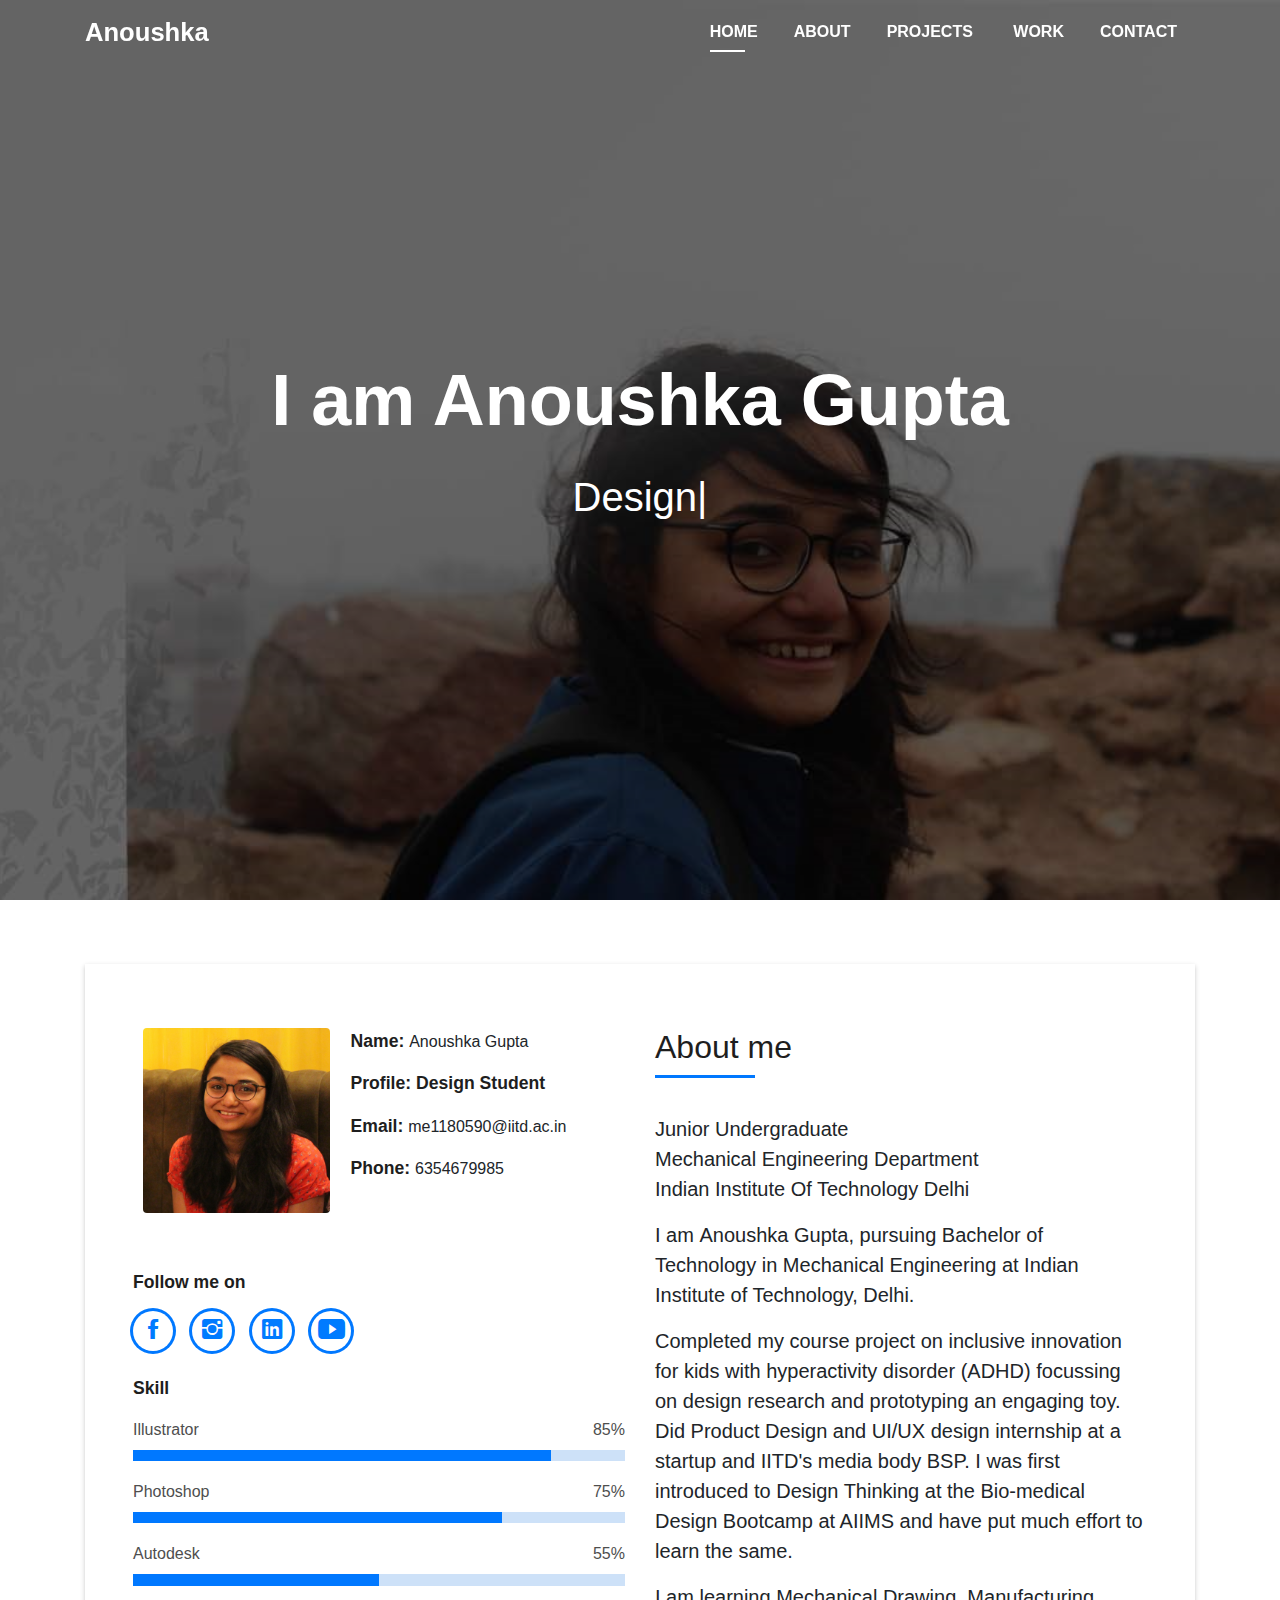
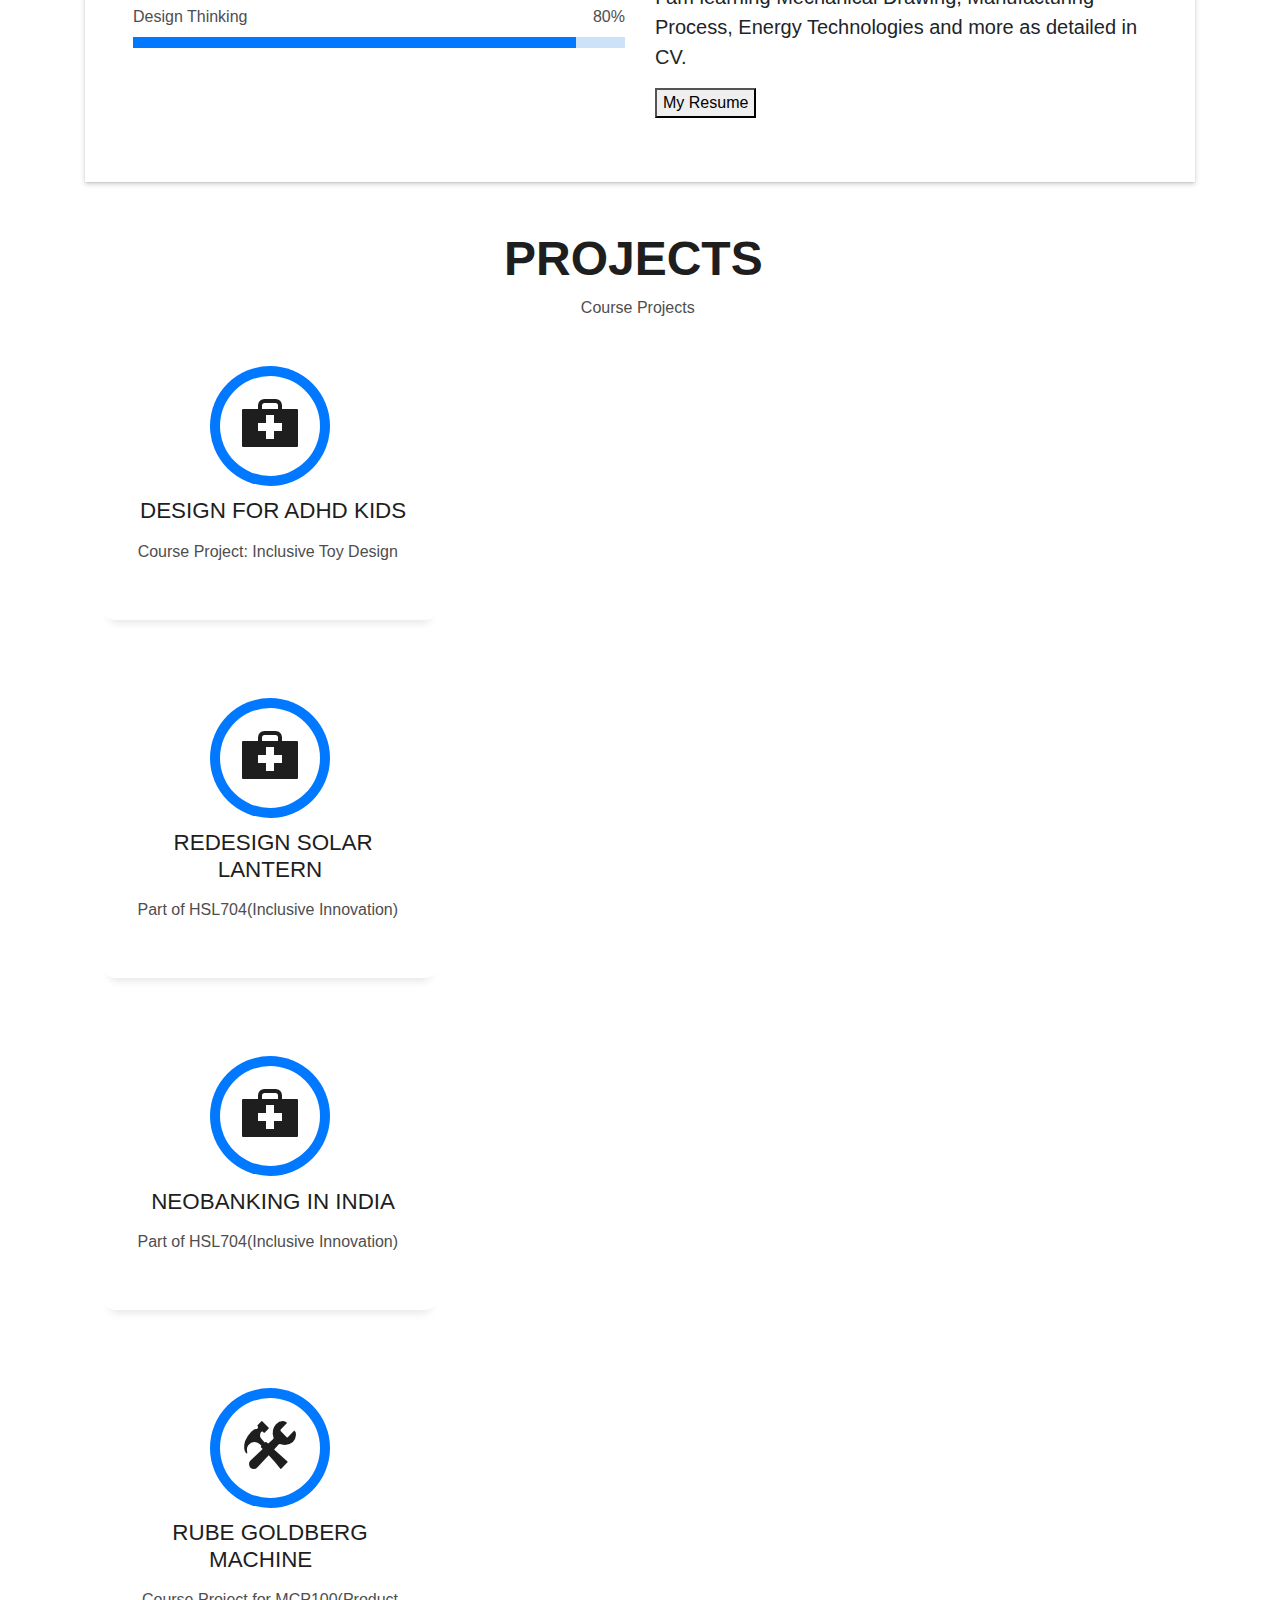
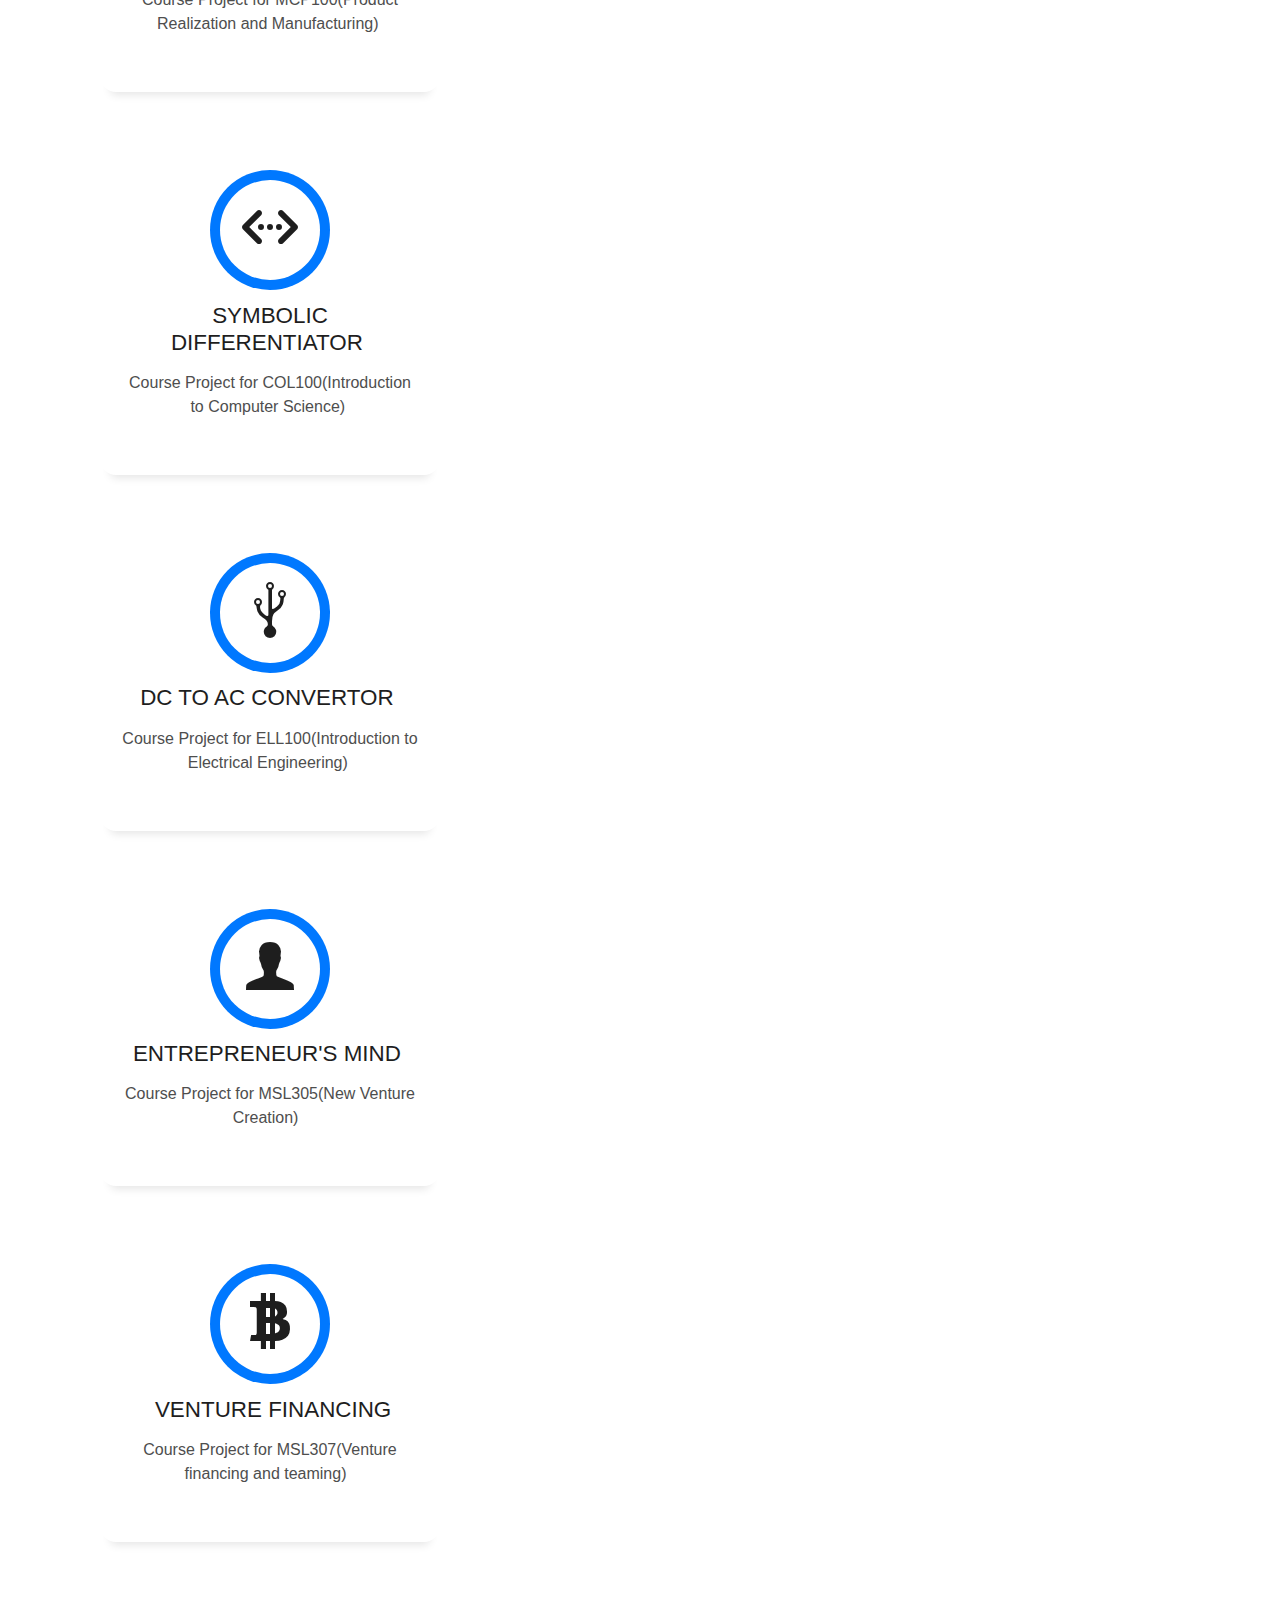
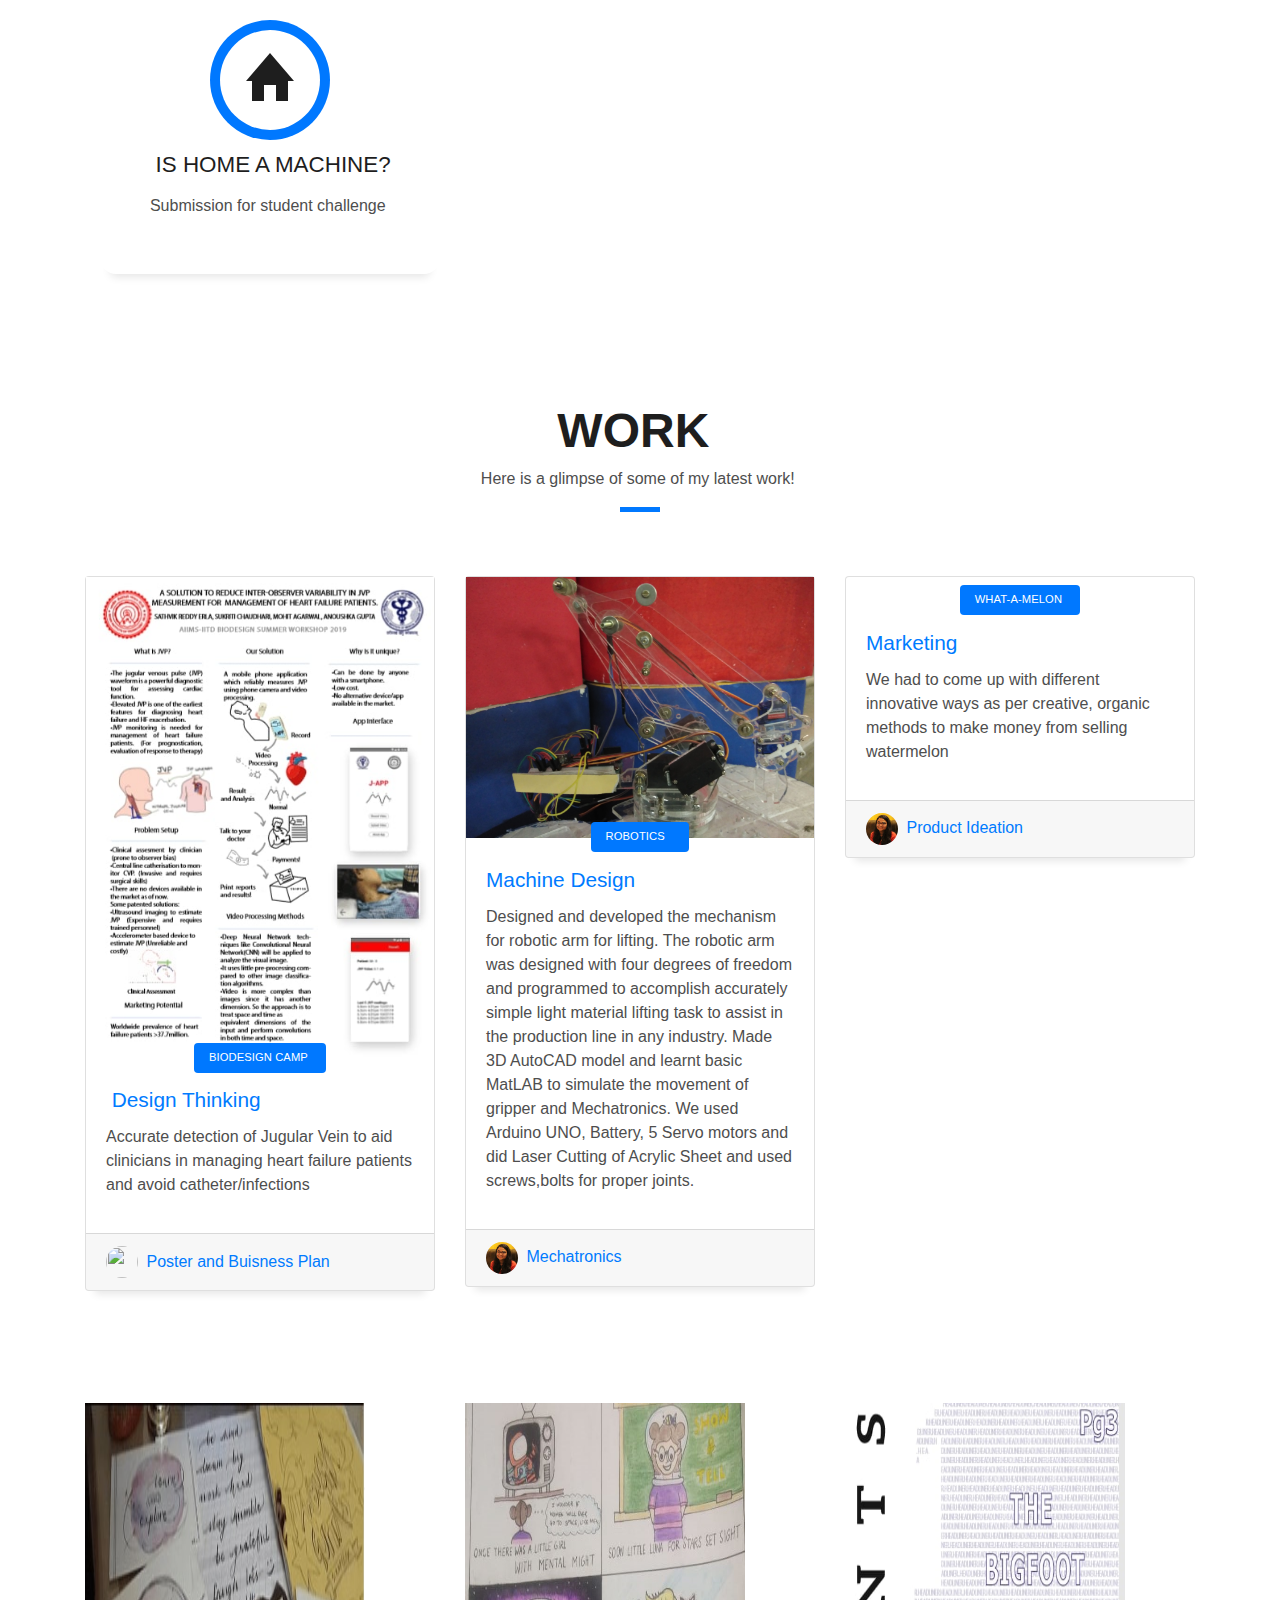
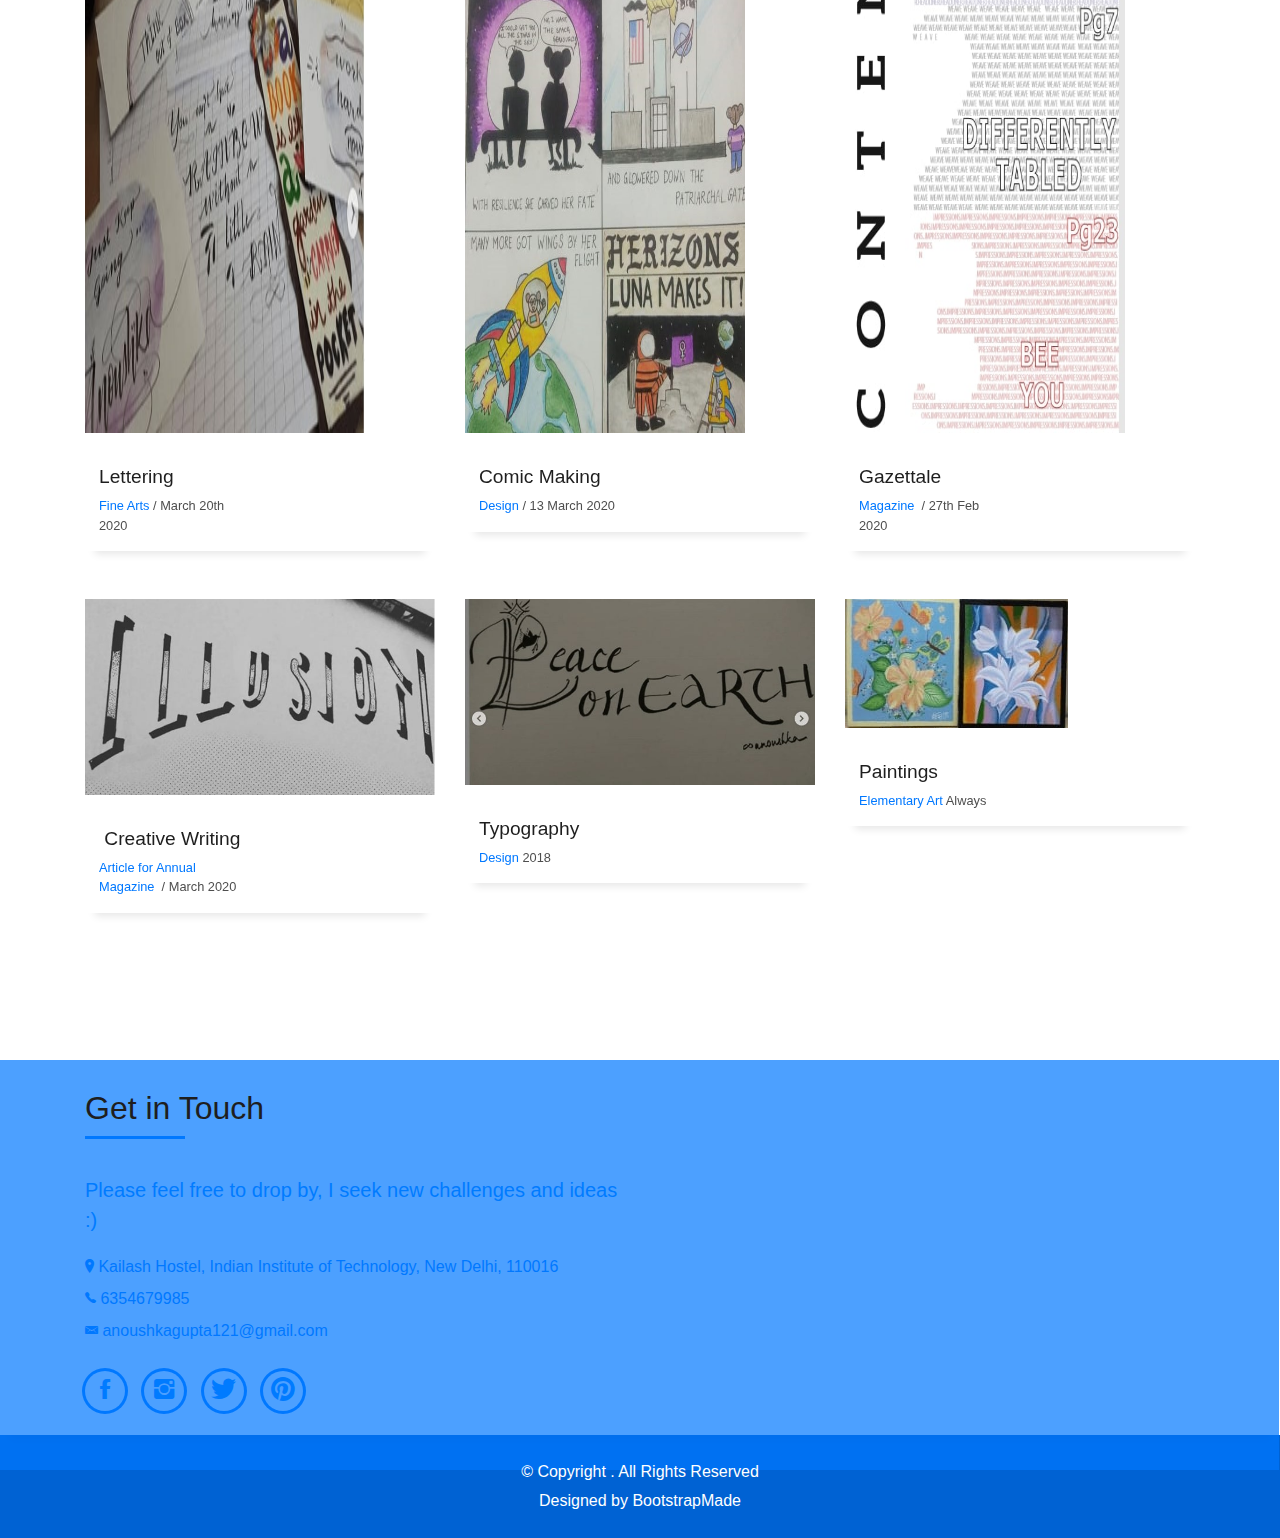
==== index.html @ 63a174e5 "Update index.html" ====
<!DOCTYPE html>
<html lang="en">

<head>
  <meta charset="utf-8">
  <meta content="width=device-width, initial-scale=1.0" name="viewport">

  <title>Anoushka- Index</title>
  <meta content="" name="descriptison">
  <meta content="" name="keywords">

  <!-- Vendor CSS Files -->
  <link href="htdocs/assets/vendor/bootstrap/css/bootstrap.min.css" rel="stylesheet">
  <link href="htdocs/assets/vendor/font-awesome/css/font-awesome.min.css" rel="stylesheet">
  <link href="htdocs/assets/vendor/ionicons/css/ionicons.min.css" rel="stylesheet">
  <link href="htdocs/assets/vendor/owl.carousel/assets/owl.carousel.min.css" rel="stylesheet">
  <link href="htdocs/assets/vendor/animate.css/animate.min.css" rel="stylesheet">
  <link href="htdocs/assets/vendor/venobox/venobox.css" rel="stylesheet">

  <!-- Template Main CSS File -->
  <link href="css/style.css" rel="stylesheet">
  <link href="htdocs/assets/vendor/bootstrap/bootstrap.min.css" rel="stylesheet" type="text/css">
  <style type="text/css">
  @import url("assets/bootstrap.min.css");
  </style>
  <link href="https://cdnjs.cloudflare.com/ajax/libs/animate.css/3.7.2/animate.min.css" rel="stylesheet" type="text/css">

  <!-- =======================================================
  * Template Name: DevFolio - v2.0.0
  * Template URL: https://bootstrapmade.com/devfolio-bootstrap-portfolio-html-template/
  * Author: BootstrapMade.com
  * License: https://bootstrapmade.com/license/
  ======================================================== -->
</head>

<body id="page-top">

  <!-- ======= Header/ Navbar ======= -->
  <nav class="navbar navbar-b navbar-trans navbar-expand-md fixed-top" id="mainNav">
    <div class="container">
      <a class="navbar-brand js-scroll" href="#page-top">Anoushka&nbsp;</a>
      <button class="navbar-toggler collapsed" type="button" data-toggle="collapse" data-target="#navbarDefault" aria-controls="navbarDefault" aria-expanded="false" aria-label="Toggle navigation">
        <span></span>
        <span></span>
        <span></span>
      </button>
      <div class="navbar-collapse collapse justify-content-end" id="navbarDefault">
        <ul class="navbar-nav">
          <li class="nav-item">
            <a class="nav-link js-scroll active" href="index.html">Home</a>
          </li>
          <li class="nav-item">
            <a class="nav-link js-scroll" href="#about">About</a>
          </li>
          <li class="nav-item">
            <a class="nav-link js-scroll" href="#service">Projects&nbsp;</a>
          </li>
          <li class="nav-item">
            <a class="nav-link js-scroll" href="#work">Work</a>
          </li>
          <li class="nav-item">
            <a class="nav-link js-scroll" href="#contact">Contact</a>
          </li>
        </ul>
      </div>
  </nav>

  <!-- ======= Intro Section ======= -->
  <div id="home" class="intro route bg-image" style="background-image: url(me.jpg)">
    <div class="overlay-itro"></div>
    <div class="intro-content display-table">
      <div class="table-cell">
        <div class="container">
          <!--<p class="display-6 color-d">Hello, world!</p>-->
          <h1 class="intro-title mb-4">I am Anoushka Gupta</h1>
          <p class="intro-subtitle"><span class="text-slider-items">&nbsp; Designer,&nbsp; Innovator ,&nbsp; Mechanical Engineer, &nbsp; and Psychology enthusaist!! &nbsp;</span><strong class="text-slider"></strong></p>
          <!-- <p class="pt-3"><a class="btn btn-primary btn js-scroll px-4" href="#about" role="button">Learn More</a></p> -->
        </div>
      </div>
    </div>
  </div><!-- End Intro Section -->

  <main id="main">

    <!-- ======= About Section ======= -->
    <section id="about" class="about-mf sect-pt4 route">
      <div class="container">
        <div class="row">
          <div class="col-sm-12">
            <div class="box-shadow-full">
              <div class="row">
                <div class="col-md-6">
                  <div class="row">
                    <div class="col-sm-6 col-md-5">
                      <div class="about-img"> 
                    	<img src="htdocs/assets/img/a1.jpg" class="img-fluid rounded b-shadow-a" alt="">
						  </div> </div>
                    <div class="col-sm-6 col-md-7">
                      <div class="about-info">
                        <p><span class="title-s">Name: </span> <span>Anoushka Gupta&nbsp;&nbsp;</span></p>
                        <p><span class="title-s">Profile: Design Student&nbsp; </span> <span>&nbsp;</span></p>
                        <p><span class="title-s">Email: </span> <span>me1180590@iitd.ac.in</span></p>
                        <p><span class="title-s">Phone: </span> <span>6354679985&nbsp;</span></p>
                      </div>
                    </div>
                  </div>
			<div class="socials">
					
					 <p class="title-s">Follow me on</p>
                    <ul>
                      <li><a href="https://www.facebook.com/anoushka1210810/" target="_blank"><span class="ico-circle"><i class="ion-social-facebook"></i></span></a></li>
                      <li><a href="https://www.instagram.com/anoushka__gupta/" target="_blank"><span class="ico-circle"><i class="ion-social-instagram"></i></span></a></li>
						<li><a href="https://www.linkedin.com/in/anoushka-gupta-45a16130/" target="_blank"><span class="ico-circle"><i class="ion-social-linkedin"></i></span></a></li>
               
                      <li><a href="https://www.youtube.com/channel/UCuhOhRq3Ul7DifHqgIBJyZA" target="_blank"><span class="ico-circle"><i class="ion-social-youtube"></i></span></a></li>
                    </ul>
					
                  </div>	
                  <div class="skill-mf">
                    <p class="title-s">Skill</p>
                    <span>Illustrator</span> <span class="pull-right">85%</span>
                    <div class="progress">
                      <div class="progress-bar" role="progressbar" style="width: 85%;" aria-valuenow="85" aria-valuemin="0" aria-valuemax="100"></div>
                    </div>
                    <span>Photoshop&nbsp;</span> <span class="pull-right">75%</span>
                    <div class="progress">
                      <div class="progress-bar" role="progressbar" style="width: 75%" aria-valuenow="75" aria-valuemin="0" aria-valuemax="100"></div>
                    </div>
                    <span>Autodesk&nbsp;</span> <span class="pull-right">55%</span>
                    <div class="progress">
                      <div class="progress-bar" role="progressbar" style="width: 50%" aria-valuenow="50" aria-valuemin="0" aria-valuemax="100"></div>
                    </div>
                    <span>Design Thinking&nbsp;</span> <span class="pull-right">80%</span>
                    <div class="progress">
                      <div class="progress-bar" role="progressbar" style="width: 90%" aria-valuenow="90" aria-valuemin="0" aria-valuemax="100"></div>
                    </div>
                  </div>
                </div>
                <div class="col-md-6">
                  <div class="about-me pt-4 pt-md-0">
                    <div class="title-box-2">
                      <h5 class="title-left">
                        About me
                      </h5>
                    </div>
                    <p class="lead">
			     <strong>Junior Undergraduate<br>
                    Mechanical Engineering Department<br>
                  </strong><strong style="font-size: 1.25rem;">Indian Institute Of Technology Delhi </strong> &nbsp; &nbsp; &nbsp; &nbsp; &nbsp; &nbsp; &nbsp; &nbsp; &nbsp; &nbsp; &nbsp; &nbsp; </p>
			<p class="lead">  I am <strong> Anoushka Gupta, </strong> pursuing Bachelor of Technology in Mechanical Engineering at Indian Institute of Technology, Delhi.&nbsp;&nbsp; </p>
                 <p class="lead">
                   Completed my course project on inclusive innovation for kids with hyperactivity disorder (ADHD) focussing on design research and prototyping an engaging toy. 
			       Did Product Design and UI/UX design internship at a startup and IITD's media body BSP. I was first introduced to Design Thinking at the Bio-medical Design Bootcamp at AIIMS and have put much effort to learn the same. &nbsp; &nbsp; &nbsp; &nbsp; &nbsp; &nbsp; &nbsp; &nbsp; &nbsp; &nbsp; &nbsp; &nbsp;&nbsp; </p>
                    <p class="lead"> I am learning Mechanical Drawing, Manufacturing Process, Energy Technologies and more as detailed in CV. </p>
						<a href="AnoushkaGupta.pdf" target="_blank"><button type="button">My Resume</button></a> 
                  </div>
                </div>
              </div>
            </div>
          </div>
        </div>
      </div>
    </section><!-- End About Section -->

    <!-- ======= Services Section ======= -->
    <section id="service" class="services-mf route">
      <div class="container">
        <div class="row">
          <div class="col-sm-12">
            <div class="title-box text-center">
              <h3 class="title-a">
              Projects&nbsp; </h3>
              <p class="subtitle-a">
              Course Projects&nbsp; </p>
		    <div class="col-md-4">
            <div class="service-box">
		    <a href="ADHD_Final Report.pdf">
              <div class="service-ico">
                <span class="ico-circle"><i class="ion-medkit"></i></span>
			    </div></a>
              <div class="service-content">
                <h2 class="s-title">&nbsp;Design for ADHD kids </h2>
                <p class="s-description text-center">
                Course Project: Inclusive Toy Design&nbsp; </p>
              </div>
            </div>
        </div>
		  <div class="col-md-4">
		  <div class="service-box">
		    <a href="SolarLanternCaseStudy">
              <div class="service-ico">
                <span class="ico-circle"><i class="ion-medkit"></i></span>
			    </div></a>
              <div class="service-content">
                <h2 class="s-title">&nbsp;Redesign Solar Lantern </h2>
                <p class="s-description text-center">
                Part of HSL704(Inclusive Innovation)&nbsp; </p>
              </div>
              
           
          </div>
        </div>
		<div class="col-md-4">
		  <div class="service-box">
		    <a href="2018ME10590_m-PESA">
              <div class="service-ico">
                <span class="ico-circle"><i class="ion-medkit"></i></span>
			    </div></a>
              <div class="service-content">
                <h2 class="s-title">&nbsp;Neobanking in India </h2>
                <p class="s-description text-center">
                Part of HSL704(Inclusive Innovation)&nbsp; </p>
              </div>
              
       
          </div>
        </div>
       
          <div class="col-md-4">
            <div class="service-box">
              <a href= "https://www.youtube.com/watch?v=5EZjRuiKJv0" ><div class="service-ico">
                <span class="ico-circle"><i class="ion-settings"></i></span>
		      </div></a>
              <div class="service-content">
                <h2 class="s-title">Rube Goldberg Machine&nbsp; &nbsp;</h2>
                <p class="s-description text-center">
                Course Project for MCP100(Product Realization and Manufacturing)&nbsp; </p>
              </div>
            </div>
          </div>
          <div class="col-md-4">
            <div class="service-box">
              <div class="service-ico">
                <span class="ico-circle"><i class="ion-code-working"></i></span>
              </div>
              <div class="service-content">
                <h2 class="s-title">Symbolic Differentiator&nbsp;</h2>
                <p class="s-description text-center">
                Course Project for COL100(Introduction to Computer Science)&nbsp; </p>
              </div>
            </div>
          </div>
          <div class="col-md-4">
            <div class="service-box">
              <div class="service-ico">
                <span class="ico-circle"><i class="ion-usb"></i></span>
              </div>
              <div class="service-content">
                <h2 class="s-title">DC To AC Convertor&nbsp;</h2>
                <p class="s-description text-center">
                Course Project for ELL100(Introduction to Electrical Engineering)&nbsp; </p>
              </div>
            </div>
          </div>
          <div class="col-md-4">
            <div class="service-box">
              <div class="service-ico">
                <span class="ico-circle"><i class="ion-person"></i></span>
              </div>
              <div class="service-content">
                <h2 class="s-title">Entrepreneur's Mind&nbsp;</h2>
                <p class="s-description text-center">
                Course Project for MSL305(New Venture Creation)&nbsp;&nbsp; </p>
              </div>
            </div>
          </div>
          <div class="col-md-4">
            <div class="service-box">
              <div class="service-ico">
                <span class="ico-circle"><i class="ion-social-bitcoin"></i></span>
              </div>
              <div class="service-content">
                <h2 class="s-title">&nbsp;Venture Financing</h2>
                <p class="s-description text-center">
                Course Project for MSL307(Venture financing and teaming) &nbsp; </p>
              </div>
            </div>
          </div>
		 <div class="col-md-4">
            <div class="service-box">
		    <a href="https://www.behance.net/gallery/95598457/8_Home">
              <div class="service-ico">
                <span class="ico-circle"><i class="ion-home"></i></span>
              </div>
              <div class="service-content">
                <h2 class="s-title">&nbsp;Is home a machine?</h2>
                <p class="s-description text-center">
                Submission for student challenge&nbsp; </p>
              </div>
            </div>
          </div>
         
        </div>
      </div>
    </section><!-- End Services Section -->



    <!-- ======= Portfolio Section ======= -->
    <section id="work" class="portfolio-mf sect-pt4 route">
      <div class="container">
        <div class="row">
          <div class="col-sm-12">
            <div class="title-box text-center">
              <h3 class="title-a">
              Work&nbsp; </h3>
              <p class="subtitle-a">
              Here is a glimpse of some of my latest work!&nbsp; </p>
              <div class="line-mf"></div>
</div> 
        <div class="row">
          <div class="col-md-4">
            <div class="card card-blog">
              <div class="card-img">
                <a href="jvp.html"><img src="img/wor1-min.jpg" alt="" class="img-fluid"></a>
              </div>
              <div class="card-body">
                <div class="card-category-box">
                  <div class="card-category">
                    <h6 class="category">Biodesign Camp&nbsp;</h6>
                  </div>
                </div>
                <h3 class="card-title"><a href="jvp.html">&nbsp;Design Thinking</a></h3>
                <p class="card-description">
                Accurate detection of Jugular Vein to aid clinicians in managing heart failure patients and avoid catheter/infections</p>
              </div>
              <div class="card-footer">
                <div class="post-author">
                  <a href="#">
                    <img src="htdocs/assets/img/wor1-min.jpg" alt="" class="avatar rounded-circle">
                    <span class="author">Poster and Buisness Plan&nbsp;</span>
                  </a>
                </div>
                <div class="post-date">
                
                </div>
              </div>
            </div>
          </div>
          <div class="col-md-4">
            <div class="card card-blog">
              <div class="card-img">
                <a href="robotics.html"><img src="htdocs/assets/img/a.jpg" alt="" class="img-fluid"></a>
              </div>
              <div class="card-body">
                <div class="card-category-box">
                  <div class="card-category">
                    <h6 class="category">Robotics &nbsp;&nbsp;</h6>
                  </div>
                </div>
                <h3 class="card-title"><a href="/htdocs/assets/img/a.jpg">Machine Design&nbsp;</a></h3>
                <p class="card-description">Designed and developed the mechanism for robotic arm for lifting. The robotic arm was designed with four degrees of freedom and programmed to accomplish accurately simple light material lifting task to assist in the production line in any industry. Made 3D AutoCAD model and learnt basic MatLAB to simulate the movement of gripper and Mechatronics. We used Arduino UNO, Battery, 5 Servo motors and did Laser Cutting of Acrylic Sheet and used screws,bolts for proper joints.  </p>
              </div>
              <div class="card-footer">
                <div class="post-author">
                  <a href="#">
                    <img src="img/a1.jpg" alt="" class="avatar rounded-circle">
                    <span class="author">Mechatronics&nbsp;</span>
                  </a>
				  </div>
              </div>
            </div>
          </div>
          <div class="col-md-4">
            <div class="card card-blog">
              <div class="card-img">
                <a href="what.html"><img src="img/wor3.jpg" alt="" class="img-fluid"></a>
              </div>
              <div class="card-body">
                <div class="card-category-box">
                  <div class="card-category">
                    <h6 class="category">What-a-Melon&nbsp;</h6>
                  </div>
                </div>
                <h3 class="card-title"><a href="what.html">Marketing&nbsp;&nbsp;</a></h3>
                <p class="card-description">
				We had to come up with different innovative ways as per creative, organic methods to make money from selling watermelon 
                </p>
              </div>
              <div class="card-footer">
                <div class="post-author">
                  <a href="#">
                    <img src="img/a1.jpg" alt="" class="avatar rounded-circle">
                    <span class="author">Product Ideation&nbsp;</span>
                  </a>
                </div>
                <div class="post-date">
                 
                </div>
              </div>
            </div>
          </div>
        </div>
			</section>
<section id="work" class="portfolio-mf sect-pt4 route">
      <div class="container">
			  <div class="row">
          <div class="col-md-4">
            <div class="work-box">
              <a href="img/Capture7a.jpg" data-gall="portfolioGallery" class="venoframe">
                <div class="work-img">
                  <img src="img/Capture7a.jpg" alt="" class="venoframe">
                </div>
                <div class="work-content">
                  <div class="row">
                    <div class="col-sm-6">
                      <h2 class="w-title">Lettering &nbsp;</h2>
                      <div class="w-more">
                        <span class="w-ctegory">Fine Arts</span> / <span class="w-date">March 20th 2020</span>
                      </div>
                    </div>
                    <div class="col-sm-3">
                      <div class="w-like">
                      
                      </div>
                    </div>
                  </div>
                </div>
              </a>
            </div>
          </div>
          <div class="col-md-4">
            <div class="work-box">
              <a href="img/work-2.jpg" data-gall="portfolioGallery" class="venobox">
                <div class="work-img">
                  <img src="img/c.jpeg" alt="" class="venoframe">
                </div>
                <div class="work-content">
                  <div class="row">
                    <div class="col-sm-6">
                      <h2 class="w-title">Comic Making&nbsp;</h2>
                      <div class="w-more">
                        <span class="w-ctegory">Design</span> / <span class="w-date">13 March 2020&nbsp;&nbsp;</span>
                      </div>
                    </div>
                    <div class="col-sm-3">
                      <div class="w-like">
                  
                      </div>
                    </div>
                  </div>
                </div>
              </a>
            </div>
          </div>
          <div class="col-md-4">
            <div class="work-box">
              <a href="img/Capture2-min" data-gall="portfolioGallery" class="venoframe">
                <div class="work-img">
                  <img src="img/Capture2-min.jpg" alt="" class="venoframe">
                </div>
                <div class="work-content">
                  <div class="row">
                    <div class="col-sm-6">
                      <h2 class="w-title">Gazettale&nbsp;</h2>
                      <div class="w-more">
                        <span class="w-ctegory">Magazine&nbsp;</span> / <span class="w-date">27th Feb 2020&nbsp;</span>
                      </div>
                    </div>
                    <div class="col-sm-3">
                      <div class="w-like">
                      </div>
                    </div>
                  </div>
                </div>
              </a>
            </div>
          </div>
          <div class="col-md-4">
            <div class="work-box">
              <a href="img/work-4.jpg" data-gall="portfolioGallery" class="venobox">
                <div class="work-img">
                  <img src="img/Capture3-min.jpg" alt="" class="img-fluid">
                </div>
                <div class="work-content">
                  <div class="row">
                    <div class="col-sm-6">
                      <h2 class="w-title">&nbsp;Creative Writing&nbsp;</h2>
                      <div class="w-more">
                        <span class="w-ctegory">Article for Annual Magazine&nbsp;</span> / <span class="w-date">March 2020&nbsp;</span>
                      </div>
                    </div>
                    <div class="col-sm-3">
                      <div class="w-like">                      </div>
                    </div>
                  </div>
                </div>
              </a>
            </div>
          </div>
          <div class="col-md-4">
            <div class="work-box">
              <a href="img/Capture-min.jpg" data-gall="portfolioGallery" class="venoframe">
                <div class="work-img">
                  <img src="img/Capture-min.jpg" alt="" class="img-fluid">
                </div>
                <div class="work-content">
                  <div class="row">
                    <div class="col-sm-6">
                      <h2 class="w-title">Typography&nbsp;&nbsp;</h2>
                      <div class="w-more">
                      <span class="w-ctegory">Design</span> <span class="w-date"> 2018</span> </div>
                    </div>
                    <div class="col-sm-3">
                      <div class="w-like">                      </div>
                    </div>
                  </div>
                </div>
              </a>
            </div>
          </div>
          <div class="col-md-4">
            <div class="work-box">
              <a href="img/Capture6-min.jpg" data-gall="portfolioGallery" class="venobox">
                <div class="work-img">
                  <img src="img/Capture6-min.jpg" alt="" class="venobox">
                </div>
                <div class="work-content">
                  <div class="row">
                    <div class="col-sm-6">
			    <h2 class="w-title">Paintings&nbsp;&nbsp; </h2>
						  <div class="w-more">
                      <span class="w-ctegory">Elementary Art</span> <span class="w-date"> Always </span> </div>
             
                    
</div>
                    <div class="col-sm-3">
                      <div class="w-like">
                      
                      </div>

    </section><!-- End Blog Section -->

    <!-- ======= Contact Section ======= -->
    <section class="paralax-mf footer-paralax bg-image sect-mt4 route" style="background-image: url(file:///C|/MAMP/htdocs/assets/img/overlay-bg.jpg)">
      <div class="overlay-mf"></div>
      <div class="container">
        <div class="row">
         
                  <div class="col-md-6">
                    <div class="title-box-2 pt-4 pt-md-0">
                      <h5 class="title-left">
                        Get in Touch
                      </h5>
                    </div>
                    <div class="more-info">
                      <p class="lead">
                      Please feel free to drop by, I seek new challenges and ideas :)&nbsp; &nbsp; &nbsp;&nbsp; </p>
                      <ul class="list-ico">
                        <li><span class="ion-ios-location">  Kailash Hostel, Indian Institute of Technology, New Delhi, 110016</span> </li>
                        <li><span class="ion-ios-telephone">  6354679985</span> </li>
                        <li><span class="ion-email">  anoushkagupta121@gmail.com</span> </li>
                      </ul>
                    </div>
                    <div class="socials">
                      <ul>
                        <li><a href=""><span class="ico-circle"><i class="ion-social-facebook"></i></span></a></li>
                        <li><a href=""><span class="ico-circle"><i class="ion-social-instagram"></i></span></a></li>
                        <li><a href=""><span class="ico-circle"><i class="ion-social-twitter"></i></span></a></li>
                        <li><a href=""><span class="ico-circle"><i class="ion-social-pinterest"></i></span></a></li>
                      </ul>
                    </div>
                  </div>
                </div>
              </div>
            </div>
          </div>
        </div>
      </div>
    </section><!-- End Contact Section -->

  </main><!-- End #main -->

  <!-- ======= Footer ======= -->
  <footer>
    <div class="container">
      <div class="row">
        <div class="col-sm-12">
          <div class="copyright-box">
            <p class="copyright">&copy; Copyright <strong></strong>. All Rights Reserved</p>
            <div class="credits">
              <!--
              All the links in the footer should remain intact.
              You can delete the links only if you purchased the pro version.
              Licensing information: https://bootstrapmade.com/license/
              Purchase the pro version with working PHP/AJAX contact form: https://bootstrapmade.com/buy/?theme=DevFolio
            -->
              Designed by <a href="https://bootstrapmade.com/">BootstrapMade</a>
            </div>
          </div>
        </div>
      </div>
    </div>
  </footer><!-- End  Footer -->

  <a href="#" class="back-to-top"><i class="fa fa-chevron-up"></i></a>
  <div id="preloader"></div>

  <!-- Vendor JS Files -->
  <script src="assets/jquery/jquery.min.js"></script>
  <script src="htdocs/assets/bootstrap/js/bootstrap.bundle.min.js"></script>
  <script src="assets/jquery.easing/jquery.easing.min.js"></script>
  <script src="assets/vendor/php-email-form/validate.js"></script>
  <script src="assets/vendor/waypoints/jquery.waypoints.min.js"></script>
  <script src="assets/vendor/counterup/jquery.counterup.min.js"></script>
  <script src="assets/owl.carousel.min.js"></script>
  <script src="assets/vendor/typed.js/typed.min.js"></script>
  <script src="assets/vendor/venobox/venobox.min.js"></script>

  <!-- Template Main JS File -->
  <script src="assets/js/main.js"></script>

</body>

</html>
---- htdocs/assets/vendor/venobox/venobox.css ----
/* ------ venobox.css --------*/
.vbox-overlay *, .vbox-overlay *:before, .vbox-overlay *:after{
    -webkit-backface-visibility: hidden;
    -webkit-box-sizing:border-box;
    -moz-box-sizing:border-box;
    box-sizing:border-box;
}
.vbox-overlay * { 
    -webkit-backface-visibility: visible;
    backface-visibility: visible;
}
.vbox-overlay{
    display: -webkit-flex;
    display: flex;
    -webkit-flex-direction: column;
    flex-direction: column;
    -webkit-justify-content: center;
    justify-content: center;
    -webkit-align-items: center;
    align-items: center;
    position: fixed;
    left: 0;
    top: 0;
    bottom: 0;
    right: 0;
    z-index: 1040;
    -webkit-transform:translateZ(1000px);
    transform: translateZ(1000px);
    transform-style: preserve-3d;
}

/* ----- navigation ----- */
.vbox-title{
    width: 100%;
    height: 40px;
    float: left;
    text-align: center;
    line-height: 28px;
    font-size: 12px;
    padding: 6px 40px;
    overflow: hidden;
    position: fixed;
    display: none;
    left: 0;
    z-index: 1050;
}
.vbox-close{
    cursor: pointer;
    position: fixed;
    top: -1px;
    right: 0;
    width: 50px;
    height: 40px;
    padding: 6px;
    display: block;
    background-position:10px center;
    overflow: hidden;
    font-size: 24px;
    line-height: 1;
    text-align: center;
    z-index: 1050;
}
.vbox-num{
    cursor: pointer;
    position: fixed;
    left: 0;
    height: 40px;
    display: block;
    overflow: hidden;
    line-height: 28px;
    font-size: 12px;
    padding: 6px 10px;
    display: none;
    z-index: 1050;
}
/* ----- navigation ARROWS ----- */
.vbox-next, .vbox-prev{
    position: fixed;
    top: 50%;
    margin-top: -15px;
    overflow: hidden;
    cursor: pointer;
    display: block;
    width: 45px;
    height: 45px;
    z-index: 1050;
}
.vbox-next span, .vbox-prev span{
    position: relative;
    width: 20px;
    height: 20px;
    border: 2px solid transparent;
    border-top-color: #B6B6B6;
    border-right-color: #B6B6B6;
    text-indent: -100px;
    position: absolute;
    top: 8px;
    display: block;
}
.vbox-prev{
    left: 15px;
}
.vbox-next{
    right: 15px;
}
.vbox-prev span{
    left: 10px;
    -ms-transform: rotate(-135deg);
    -webkit-transform: rotate(-135deg);
    transform: rotate(-135deg);
}
.vbox-next span{
    -ms-transform: rotate(45deg);
    -webkit-transform: rotate(45deg);
    transform: rotate(45deg);
    right: 10px;
}
/* ------- inline window ------ */
.vbox-inline{
    width: 420px;
    height: 315px;
    height: 70vh;
    padding: 10px;
    background: #fff;
    margin: 0 auto;
    overflow: auto;
    text-align: left;
}
/* ------- Video & iFrames window ------ */
.venoframe{
    max-width: 100%;
    width: 100%;
    border: none;
    width: 100%;
    height: 260px;
    height: 70vh;
}
.venoframe.vbvid{
    height: 260px;
}
@media (min-width: 768px) {
    .venoframe, .vbox-inline{
        width: 90%;
        height: 360px;
        height: 70vh;
    }
    .venoframe.vbvid{
        width: 640px;
        height: 360px;
    }
}
@media (min-width: 992px) {
    .venoframe, .vbox-inline{
        max-width: 1200px;
        width: 80%;
        height: 540px;
        height: 70vh;
    }
    .venoframe.vbvid{
        width: 960px;
        height: 540px;
    }
}
/* 
Please do NOT edit this part! 
or at least read this note: http://i.imgur.com/7C0ws9e.gif
*/
.vbox-open{
    overflow: hidden;
}
.vbox-container{
    position: absolute;
    left: 0;
    right: 0;
    top: 0;
    bottom: 0;
    overflow-x: hidden;
    overflow-y: scroll;
    overflow-scrolling: touch;
    -webkit-overflow-scrolling: touch;
    z-index: 20;
    max-height: 100%;

}

.vbox-content{
    text-align: center;
    float: left;
    width: 100%;
    position: relative;
    overflow: hidden;
    padding: 20px 10px;
}
.vbox-container img{
    max-width: 100%;
    height: auto;
}
.vbox-figlio{
    box-shadow: 0 0 12px rgba(0,0,0,0.19), 0 6px 6px rgba(0,0,0,0.23);
    max-width: 100%;
    text-align: initial;
}
img.vbox-figlio{
    -webkit-user-select: none;
-khtml-user-select: none;
-moz-user-select: none;
-o-user-select: none;
user-select: none;
}
.vbox-content.swipe-left{
    margin-left: -200px !important;
}
.vbox-content.swipe-right{
    margin-left: 200px !important;
}
.vbox-animated{
    webkit-transition: margin 300ms ease-out;
    transition: margin 300ms ease-out;
}

/* ---------- preloader ----------
 * SPINKIT 
 * http://tobiasahlin.com/spinkit/
-------------------------------- */
.sk-double-bounce,.sk-rotating-plane{width:40px;height:40px;margin:40px auto}.sk-rotating-plane{background-color:#333;-webkit-animation:sk-rotatePlane 1.2s infinite ease-in-out;animation:sk-rotatePlane 1.2s infinite ease-in-out}@-webkit-keyframes sk-rotatePlane{0%{-webkit-transform:perspective(120px) rotateX(0) rotateY(0);transform:perspective(120px) rotateX(0) rotateY(0)}50%{-webkit-transform:perspective(120px) rotateX(-180.1deg) rotateY(0);transform:perspective(120px) rotateX(-180.1deg) rotateY(0)}100%{-webkit-transform:perspective(120px) rotateX(-180deg) rotateY(-179.9deg);transform:perspective(120px) rotateX(-180deg) rotateY(-179.9deg)}}@keyframes sk-rotatePlane{0%{-webkit-transform:perspective(120px) rotateX(0) rotateY(0);transform:perspective(120px) rotateX(0) rotateY(0)}50%{-webkit-transform:perspective(120px) rotateX(-180.1deg) rotateY(0);transform:perspective(120px) rotateX(-180.1deg) rotateY(0)}100%{-webkit-transform:perspective(120px) rotateX(-180deg) rotateY(-179.9deg);transform:perspective(120px) rotateX(-180deg) rotateY(-179.9deg)}}.sk-double-bounce{position:relative}.sk-double-bounce .sk-child{width:100%;height:100%;border-radius:50%;background-color:#333;opacity:.6;position:absolute;top:0;left:0;-webkit-animation:sk-doubleBounce 2s infinite ease-in-out;animation:sk-doubleBounce 2s infinite ease-in-out}.sk-chasing-dots .sk-child,.sk-spinner-pulse,.sk-three-bounce .sk-child{background-color:#333;border-radius:100%}.sk-double-bounce .sk-double-bounce2{-webkit-animation-delay:-1s;animation-delay:-1s}@-webkit-keyframes sk-doubleBounce{0%,100%{-webkit-transform:scale(0);transform:scale(0)}50%{-webkit-transform:scale(1);transform:scale(1)}}@keyframes sk-doubleBounce{0%,100%{-webkit-transform:scale(0);transform:scale(0)}50%{-webkit-transform:scale(1);transform:scale(1)}}.sk-wave{margin:40px auto;width:50px;height:40px;text-align:center;font-size:10px}.sk-wave .sk-rect{background-color:#333;height:100%;width:6px;display:inline-block;-webkit-animation:sk-waveStretchDelay 1.2s infinite ease-in-out;animation:sk-waveStretchDelay 1.2s infinite ease-in-out}.sk-wave .sk-rect1{-webkit-animation-delay:-1.2s;animation-delay:-1.2s}.sk-wave .sk-rect2{-webkit-animation-delay:-1.1s;animation-delay:-1.1s}.sk-wave .sk-rect3{-webkit-animation-delay:-1s;animation-delay:-1s}.sk-wave .sk-rect4{-webkit-animation-delay:-.9s;animation-delay:-.9s}.sk-wave .sk-rect5{-webkit-animation-delay:-.8s;animation-delay:-.8s}@-webkit-keyframes sk-waveStretchDelay{0%,100%,40%{-webkit-transform:scaleY(.4);transform:scaleY(.4)}20%{-webkit-transform:scaleY(1);transform:scaleY(1)}}@keyframes sk-waveStretchDelay{0%,100%,40%{-webkit-transform:scaleY(.4);transform:scaleY(.4)}20%{-webkit-transform:scaleY(1);transform:scaleY(1)}}.sk-wandering-cubes{margin:40px auto;width:40px;height:40px;position:relative}.sk-wandering-cubes .sk-cube{background-color:#333;width:10px;height:10px;position:absolute;top:0;left:0;-webkit-animation:sk-wanderingCube 1.8s ease-in-out -1.8s infinite both;animation:sk-wanderingCube 1.8s ease-in-out -1.8s infinite both}.sk-chasing-dots,.sk-spinner-pulse{width:40px;height:40px;margin:40px auto}.sk-wandering-cubes .sk-cube2{-webkit-animation-delay:-.9s;animation-delay:-.9s}@-webkit-keyframes sk-wanderingCube{0%{-webkit-transform:rotate(0);transform:rotate(0)}25%{-webkit-transform:translateX(30px) rotate(-90deg) scale(.5);transform:translateX(30px) rotate(-90deg) scale(.5)}50%{-webkit-transform:translateX(30px) translateY(30px) rotate(-179deg);transform:translateX(30px) translateY(30px) rotate(-179deg)}50.1%{-webkit-transform:translateX(30px) translateY(30px) rotate(-180deg);transform:translateX(30px) translateY(30px) rotate(-180deg)}75%{-webkit-transform:translateX(0) translateY(30px) rotate(-270deg) scale(.5);transform:translateX(0) translateY(30px) rotate(-270deg) scale(.5)}100%{-webkit-transform:rotate(-360deg);transform:rotate(-360deg)}}@keyframes sk-wanderingCube{0%{-webkit-transform:rotate(0);transform:rotate(0)}25%{-webkit-transform:translateX(30px) rotate(-90deg) scale(.5);transform:translateX(30px) rotate(-90deg) scale(.5)}50%{-webkit-transform:translateX(30px) translateY(30px) rotate(-179deg);transform:translateX(30px) translateY(30px) rotate(-179deg)}50.1%{-webkit-transform:translateX(30px) translateY(30px) rotate(-180deg);transform:translateX(30px) translateY(30px) rotate(-180deg)}75%{-webkit-transform:translateX(0) translateY(30px) rotate(-270deg) scale(.5);transform:translateX(0) translateY(30px) rotate(-270deg) scale(.5)}100%{-webkit-transform:rotate(-360deg);transform:rotate(-360deg)}}.sk-spinner-pulse{-webkit-animation:sk-pulseScaleOut 1s infinite ease-in-out;animation:sk-pulseScaleOut 1s infinite ease-in-out}@-webkit-keyframes sk-pulseScaleOut{0%{-webkit-transform:scale(0);transform:scale(0)}100%{-webkit-transform:scale(1);transform:scale(1);opacity:0}}@keyframes sk-pulseScaleOut{0%{-webkit-transform:scale(0);transform:scale(0)}100%{-webkit-transform:scale(1);transform:scale(1);opacity:0}}.sk-chasing-dots{position:relative;text-align:center;-webkit-animation:sk-chasingDotsRotate 2s infinite linear;animation:sk-chasingDotsRotate 2s infinite linear}.sk-chasing-dots .sk-child{width:60%;height:60%;display:inline-block;position:absolute;top:0;-webkit-animation:sk-chasingDotsBounce 2s infinite ease-in-out;animation:sk-chasingDotsBounce 2s infinite ease-in-out}.sk-chasing-dots .sk-dot2{top:auto;bottom:0;-webkit-animation-delay:-1s;animation-delay:-1s}@-webkit-keyframes sk-chasingDotsRotate{100%{-webkit-transform:rotate(360deg);transform:rotate(360deg)}}@keyframes sk-chasingDotsRotate{100%{-webkit-transform:rotate(360deg);transform:rotate(360deg)}}@-webkit-keyframes sk-chasingDotsBounce{0%,100%{-webkit-transform:scale(0);transform:scale(0)}50%{-webkit-transform:scale(1);transform:scale(1)}}@keyframes sk-chasingDotsBounce{0%,100%{-webkit-transform:scale(0);transform:scale(0)}50%{-webkit-transform:scale(1);transform:scale(1)}}.sk-three-bounce{margin:40px auto;width:80px;text-align:center}.sk-three-bounce .sk-child{width:20px;height:20px;display:inline-block;-webkit-animation:sk-three-bounce 1.4s ease-in-out 0s infinite both;animation:sk-three-bounce 1.4s ease-in-out 0s infinite both}.sk-circle .sk-child:before,.sk-fading-circle .sk-circle:before{display:block;border-radius:100%;content:'';background-color:#333}.sk-three-bounce .sk-bounce1{-webkit-animation-delay:-.32s;animation-delay:-.32s}.sk-three-bounce .sk-bounce2{-webkit-animation-delay:-.16s;animation-delay:-.16s}@-webkit-keyframes sk-three-bounce{0%,100%,80%{-webkit-transform:scale(0);transform:scale(0)}40%{-webkit-transform:scale(1);transform:scale(1)}}@keyframes sk-three-bounce{0%,100%,80%{-webkit-transform:scale(0);transform:scale(0)}40%{-webkit-transform:scale(1);transform:scale(1)}}.sk-circle{margin:40px auto;width:40px;height:40px;position:relative}.sk-circle .sk-child{width:100%;height:100%;position:absolute;left:0;top:0}.sk-circle .sk-child:before{margin:0 auto;width:15%;height:15%;-webkit-animation:sk-circleBounceDelay 1.2s infinite ease-in-out both;animation:sk-circleBounceDelay 1.2s infinite ease-in-out both}.sk-circle .sk-circle2{-webkit-transform:rotate(30deg);-ms-transform:rotate(30deg);transform:rotate(30deg)}.sk-circle .sk-circle3{-webkit-transform:rotate(60deg);-ms-transform:rotate(60deg);transform:rotate(60deg)}.sk-circle .sk-circle4{-webkit-transform:rotate(90deg);-ms-transform:rotate(90deg);transform:rotate(90deg)}.sk-circle .sk-circle5{-webkit-transform:rotate(120deg);-ms-transform:rotate(120deg);transform:rotate(120deg)}.sk-circle .sk-circle6{-webkit-transform:rotate(150deg);-ms-transform:rotate(150deg);transform:rotate(150deg)}.sk-circle .sk-circle7{-webkit-transform:rotate(180deg);-ms-transform:rotate(180deg);transform:rotate(180deg)}.sk-circle .sk-circle8{-webkit-transform:rotate(210deg);-ms-transform:rotate(210deg);transform:rotate(210deg)}.sk-circle .sk-circle9{-webkit-transform:rotate(240deg);-ms-transform:rotate(240deg);transform:rotate(240deg)}.sk-circle .sk-circle10{-webkit-transform:rotate(270deg);-ms-transform:rotate(270deg);transform:rotate(270deg)}.sk-circle .sk-circle11{-webkit-transform:rotate(300deg);-ms-transform:rotate(300deg);transform:rotate(300deg)}.sk-circle .sk-circle12{-webkit-transform:rotate(330deg);-ms-transform:rotate(330deg);transform:rotate(330deg)}.sk-circle .sk-circle2:before{-webkit-animation-delay:-1.1s;animation-delay:-1.1s}.sk-circle .sk-circle3:before{-webkit-animation-delay:-1s;animation-delay:-1s}.sk-circle .sk-circle4:before{-webkit-animation-delay:-.9s;animation-delay:-.9s}.sk-circle .sk-circle5:before{-webkit-animation-delay:-.8s;animation-delay:-.8s}.sk-circle .sk-circle6:before{-webkit-animation-delay:-.7s;animation-delay:-.7s}.sk-circle .sk-circle7:before{-webkit-animation-delay:-.6s;animation-delay:-.6s}.sk-circle .sk-circle8:before{-webkit-animation-delay:-.5s;animation-delay:-.5s}.sk-circle .sk-circle9:before{-webkit-animation-delay:-.4s;animation-delay:-.4s}.sk-circle .sk-circle10:before{-webkit-animation-delay:-.3s;animation-delay:-.3s}.sk-circle .sk-circle11:before{-webkit-animation-delay:-.2s;animation-delay:-.2s}.sk-circle .sk-circle12:before{-webkit-animation-delay:-.1s;animation-delay:-.1s}@-webkit-keyframes sk-circleBounceDelay{0%,100%,80%{-webkit-transform:scale(0);transform:scale(0)}40%{-webkit-transform:scale(1);transform:scale(1)}}@keyframes sk-circleBounceDelay{0%,100%,80%{-webkit-transform:scale(0);transform:scale(0)}40%{-webkit-transform:scale(1);transform:scale(1)}}.sk-cube-grid{width:40px;height:40px;margin:40px auto}.sk-cube-grid .sk-cube{width:33.33%;height:33.33%;background-color:#333;float:left;-webkit-animation:sk-cubeGridScaleDelay 1.3s infinite ease-in-out;animation:sk-cubeGridScaleDelay 1.3s infinite ease-in-out}.sk-cube-grid .sk-cube1{-webkit-animation-delay:.2s;animation-delay:.2s}.sk-cube-grid .sk-cube2{-webkit-animation-delay:.3s;animation-delay:.3s}.sk-cube-grid .sk-cube3{-webkit-animation-delay:.4s;animation-delay:.4s}.sk-cube-grid .sk-cube4{-webkit-animation-delay:.1s;animation-delay:.1s}.sk-cube-grid .sk-cube5{-webkit-animation-delay:.2s;animation-delay:.2s}.sk-cube-grid .sk-cube6{-webkit-animation-delay:.3s;animation-delay:.3s}.sk-cube-grid .sk-cube7{-webkit-animation-delay:0ms;animation-delay:0ms}.sk-cube-grid .sk-cube8{-webkit-animation-delay:.1s;animation-delay:.1s}.sk-cube-grid .sk-cube9{-webkit-animation-delay:.2s;animation-delay:.2s}@-webkit-keyframes sk-cubeGridScaleDelay{0%,100%,70%{-webkit-transform:scale3D(1,1,1);transform:scale3D(1,1,1)}35%{-webkit-transform:scale3D(0,0,1);transform:scale3D(0,0,1)}}@keyframes sk-cubeGridScaleDelay{0%,100%,70%{-webkit-transform:scale3D(1,1,1);transform:scale3D(1,1,1)}35%{-webkit-transform:scale3D(0,0,1);transform:scale3D(0,0,1)}}.sk-fading-circle{margin:40px auto;width:40px;height:40px;position:relative}.sk-fading-circle .sk-circle{width:100%;height:100%;position:absolute;left:0;top:0}.sk-fading-circle .sk-circle:before{margin:0 auto;width:15%;height:15%;-webkit-animation:sk-circleFadeDelay 1.2s infinite ease-in-out both;animation:sk-circleFadeDelay 1.2s infinite ease-in-out both}.sk-fading-circle .sk-circle2{-webkit-transform:rotate(30deg);-ms-transform:rotate(30deg);transform:rotate(30deg)}.sk-fading-circle .sk-circle3{-webkit-transform:rotate(60deg);-ms-transform:rotate(60deg);transform:rotate(60deg)}.sk-fading-circle .sk-circle4{-webkit-transform:rotate(90deg);-ms-transform:rotate(90deg);transform:rotate(90deg)}.sk-fading-circle .sk-circle5{-webkit-transform:rotate(120deg);-ms-transform:rotate(120deg);transform:rotate(120deg)}.sk-fading-circle .sk-circle6{-webkit-transform:rotate(150deg);-ms-transform:rotate(150deg);transform:rotate(150deg)}.sk-fading-circle .sk-circle7{-webkit-transform:rotate(180deg);-ms-transform:rotate(180deg);transform:rotate(180deg)}.sk-fading-circle .sk-circle8{-webkit-transform:rotate(210deg);-ms-transform:rotate(210deg);transform:rotate(210deg)}.sk-fading-circle .sk-circle9{-webkit-transform:rotate(240deg);-ms-transform:rotate(240deg);transform:rotate(240deg)}.sk-fading-circle .sk-circle10{-webkit-transform:rotate(270deg);-ms-transform:rotate(270deg);transform:rotate(270deg)}.sk-fading-circle .sk-circle11{-webkit-transform:rotate(300deg);-ms-transform:rotate(300deg);transform:rotate(300deg)}.sk-fading-circle .sk-circle12{-webkit-transform:rotate(330deg);-ms-transform:rotate(330deg);transform:rotate(330deg)}.sk-fading-circle .sk-circle2:before{-webkit-animation-delay:-1.1s;animation-delay:-1.1s}.sk-fading-circle .sk-circle3:before{-webkit-animation-delay:-1s;animation-delay:-1s}.sk-fading-circle .sk-circle4:before{-webkit-animation-delay:-.9s;animation-delay:-.9s}.sk-fading-circle .sk-circle5:before{-webkit-animation-delay:-.8s;animation-delay:-.8s}.sk-fading-circle .sk-circle6:before{-webkit-animation-delay:-.7s;animation-delay:-.7s}.sk-fading-circle .sk-circle7:before{-webkit-animation-delay:-.6s;animation-delay:-.6s}.sk-fading-circle .sk-circle8:before{-webkit-animation-delay:-.5s;animation-delay:-.5s}.sk-fading-circle .sk-circle9:before{-webkit-animation-delay:-.4s;animation-delay:-.4s}.sk-fading-circle .sk-circle10:before{-webkit-animation-delay:-.3s;animation-delay:-.3s}.sk-fading-circle .sk-circle11:before{-webkit-animation-delay:-.2s;animation-delay:-.2s}.sk-fading-circle .sk-circle12:before{-webkit-animation-delay:-.1s;animation-delay:-.1s}@-webkit-keyframes sk-circleFadeDelay{0%,100%,39%{opacity:0}40%{opacity:1}}@keyframes sk-circleFadeDelay{0%,100%,39%{opacity:0}40%{opacity:1}}.sk-folding-cube{margin:40px auto;width:40px;height:40px;position:relative;-webkit-transform:rotateZ(45deg);transform:rotateZ(45deg)}.sk-folding-cube .sk-cube{float:left;width:50%;height:50%;position:relative;-webkit-transform:scale(1.1);-ms-transform:scale(1.1);transform:scale(1.1)}.sk-folding-cube .sk-cube:before{content:'';position:absolute;top:0;left:0;width:100%;height:100%;background-color:#333;-webkit-animation:sk-foldCubeAngle 2.4s infinite linear both;animation:sk-foldCubeAngle 2.4s infinite linear both;-webkit-transform-origin:100% 100%;-ms-transform-origin:100% 100%;transform-origin:100% 100%}.sk-folding-cube .sk-cube2{-webkit-transform:scale(1.1) rotateZ(90deg);transform:scale(1.1) rotateZ(90deg)}.sk-folding-cube .sk-cube3{-webkit-transform:scale(1.1) rotateZ(180deg);transform:scale(1.1) rotateZ(180deg)}.sk-folding-cube .sk-cube4{-webkit-transform:scale(1.1) rotateZ(270deg);transform:scale(1.1) rotateZ(270deg)}.sk-folding-cube .sk-cube2:before{-webkit-animation-delay:.3s;animation-delay:.3s}.sk-folding-cube .sk-cube3:before{-webkit-animation-delay:.6s;animation-delay:.6s}.sk-folding-cube .sk-cube4:before{-webkit-animation-delay:.9s;animation-delay:.9s}@-webkit-keyframes sk-foldCubeAngle{0%,10%{-webkit-transform:perspective(140px) rotateX(-180deg);transform:perspective(140px) rotateX(-180deg);opacity:0}25%,75%{-webkit-transform:perspective(140px) rotateX(0);transform:perspective(140px) rotateX(0);opacity:1}100%,90%{-webkit-transform:perspective(140px) rotateY(180deg);transform:perspective(140px) rotateY(180deg);opacity:0}}@keyframes sk-foldCubeAngle{0%,10%{-webkit-transform:perspective(140px) rotateX(-180deg);transform:perspective(140px) rotateX(-180deg);opacity:0}25%,75%{-webkit-transform:perspective(140px) rotateX(0);transform:perspective(140px) rotateX(0);opacity:1}100%,90%{-webkit-transform:perspective(140px) rotateY(180deg);transform:perspective(140px) rotateY(180deg);opacity:0}}
---- css/style.css ----
/**
* Template Name: DevFolio - v2.0.0
* Template URL: https://bootstrapmade.com/devfolio-bootstrap-portfolio-html-template/
* Author: BootstrapMade.com
* License: https://bootstrapmade.com/license/
*/

/*--------------------------------------------------------------
# General
--------------------------------------------------------------*/
body {
  background-color: #f5f5f5;
  color: #4e4e4e;
}

h1,
h2,
h3,
h4,
h5,
h6 {
  color: #1e1e1e;
}

a {
  color: #1e1e1e;
  transition: all 0.5s ease-in-out;
}

a:hover {
  color: #0078ff;
  text-decoration: none;
  transition: all 0.5s ease-in-out;
}

.p-r {
  position: relative;
}

.color-a {
  color: #0078ff;
}

.color-d {
  color: #f5f5f5;
}

.color-text-a {
  color: #4e4e4e;
}

.box-shadow, .paralax-mf, .service-box, .work-box, .card-blog {
  box-shadow: 0 13px 8px -10px rgba(0, 0, 0, 0.1);
}

.box-shadow-a, .button:hover {
  box-shadow: 0 0 0 4px #cde1f8;
}

.display-5 {
  font-size: 2.5rem;
  font-weight: 300;
  line-height: 1.1;
}

.display-6 {
  font-size: 2rem;
  font-weight: 300;
  line-height: 1.1;
}

.avatar {
  width: 32px;
  height: 32px;
  margin-right: 4px;
  overflow: hidden;
}

.bg-image {
  background-repeat: no-repeat;
  background-attachment: fixed;
  background-size: cover;
  background-position: center center;
}

@media (max-width: 1024px) {
  .bg-image {
    background-attachment: scroll;
  }
}

.overlay-mf {
  background-color: #0078ff;
}

.overlay-mf {
    position: absolute;
    top: 35px;
    left: -1px;
    padding: 0;
    height: 100%;
    width: 100%;
    opacity: .7;
}

.paralax-mf {
  position: relative;
  padding: 8rem 0;
}

.display-table {
  width: 100%;
  height: 100%;
  display: table;
}

.table-cell {
  display: table-cell;
  vertical-align: middle;
}

/*--/ Sections /--*/
.sect-4 {
  padding: 4rem 0;
}

.sect-pt4 {
  padding-top: 4rem;
}

.sect-mt4 {
  margin-top: 4rem;
}

/*--/ Title s /--*/
.title-s {
  font-weight: 600;
  color: #1e1e1e;
  font-size: 1.1rem;
}

/*--/ Title A /--*/
.title-box {
  margin-bottom: 4rem;
}

.title-a {
  font-size: 3rem;
  font-weight: bold;
  text-transform: uppercase;
}

.subtitle-a {
  color: #4e4e4e;
}

.line-mf {
  width: 40px;
  height: 5px;
  background-color: #0078ff;
  margin: 0 auto;
}

/*--/ Title Left /--*/
.title-box-2 {
  margin-bottom: 3rem;
}

.title-left {
  font-size: 2rem;
  position: relative;
}

.title-left:before {
  content: '';
  position: absolute;
  height: 3px;
  background-color: #0078ff;
  width: 100px;
  bottom: -12px;
}

/*------/ Box /------*/
.box-pl2 {
  padding-left: 2rem;
}

.box-shadow-full {
  padding: 3rem 1.25rem;
  position: relative;
  background-color: #fff;
  margin-bottom: 3rem;
  z-index: 2;
  box-shadow: 0 1px 1px 0 rgba(0, 0, 0, 0.06), 0 2px 5px 0 rgba(0, 0, 0, 0.2);
}

@media (min-width: 768px) {
  .box-shadow-full {
    padding: 3rem;
  }
}

/*------/ Socials /------*/
.socials {
  padding: 1.5rem 0;
}

.socials ul li {
  display: inline-block;
}

.socials .ico-circle {
  height: 40px;
  width: 40px;
  font-size: 1.7rem;
  border-radius: 50%;
  line-height: 1.4;
  margin: 0 15px 0 0;
  box-shadow: 0 0 0 3px #0078ff;
  transition: all 500ms ease;
}

.socials .ico-circle:hover {
  background-color: #0078ff;
  color: #fff;
  box-shadow: 0 0 0 3px #cde1f8;
  transition: all 500ms ease;
}

/*------/ Ul resect /------*/
.ul-resect, .socials ul, .list-ico, .blog-wrapper .post-meta ul, .box-comments .list-comments, .widget-sidebar .list-sidebar, .widget-tags ul {
  list-style: none;
  padding-left: 0;
  margin-bottom: 0;
}

.list-ico {
  line-height: 2;
}

.list-ico span {
  color: #0078ff;
  margin-right: 10px;
}

/*------/ Ico Circle /------*/
.ico-circle {
  height: 100px;
  width: 100px;
  font-size: 2rem;
  border-radius: 50%;
  line-height: 1.55;
  margin: 0 auto;
  text-align: center;
  box-shadow: 0 0 0 10px #0078ff;
  display: block;
}

/*------/ Owl Carousel /------*/
.owl-theme .owl-dots {
  text-align: center;
  margin-top: 18px;
}

.owl-theme .owl-dots .owl-dot {
  display: inline-block;
}

.owl-theme .owl-dots .owl-dot span {
  width: 18px;
  height: 7px;
  margin: 5px 5px;
  background: #cde1f8;
  border: 0px solid #cde1f8;
  display: block;
  transition: all 0.6s ease-in-out;
  cursor: pointer;
}

.owl-theme .owl-dots .owl-dot:hover span {
  background-color: #cde1f8;
}

.owl-theme .owl-dots .owl-dot.active span {
  background-color: #1B1B1B;
  width: 25px;
}

/*--/ Scrolltop s /--*/
.scrolltop-mf {
  position: relative;
  display: none;
}

.scrolltop-mf span {
  z-index: 999;
  position: fixed;
  width: 42px;
  height: 42px;
  background-color: #0078ff;
  opacity: .7;
  font-size: 1.6rem;
  line-height: 1.5;
  text-align: center;
  color: #fff;
  top: auto;
  left: auto;
  right: 30px;
  bottom: 50px;
  cursor: pointer;
  border-radius: 50%;
}

/*------/ Back to top button /------*/
.back-to-top {
  position: fixed;
  display: none;
  background: #0078ff;
  color: #fff;
  width: 44px;
  height: 44px;
  text-align: center;
  line-height: 1;
  font-size: 16px;
  border-radius: 50%;
  right: 15px;
  bottom: 15px;
  transition: background 0.5s;
  z-index: 11;
}

.back-to-top i {
  padding-top: 12px;
  color: #fff;
}

@media (max-width: 768px) {
  .back-to-top {
    bottom: 15px;
  }
}

/*------/ Prelaoder /------*/
#preloader {
  position: fixed;
  top: 0;
  left: 0;
  right: 0;
  bottom: 0;
  z-index: 9999;
  overflow: hidden;
  background: #fff;
}

#preloader:before {
  content: "";
  position: fixed;
  top: calc(50% - 30px);
  left: calc(50% - 30px);
  border: 6px solid #f2f2f2;
  border-top: 6px solid #0078ff;
  border-radius: 50%;
  width: 60px;
  height: 60px;
  -webkit-animation: animate-preloader 1s linear infinite;
  animation: animate-preloader 1s linear infinite;
}

@-webkit-keyframes animate-preloader {
  0% {
    transform: rotate(0deg);
  }
  100% {
    transform: rotate(360deg);
  }
}

@keyframes animate-preloader {
  0% {
    transform: rotate(0deg);
  }
  100% {
    transform: rotate(360deg);
  }
}

/*------/ Button /------*/
.button {
  display: inline-block;
  padding: .3rem .6rem;
  text-align: center;
  vertical-align: middle;
  -webkit-user-select: none;
  -moz-user-select: none;
  -ms-user-select: none;
  user-select: none;
  font-size: 1rem;
  border-radius: .3rem;
  border: 1px solid transparent;
  transition: all 500ms ease;
  cursor: pointer;
}

.button:focus {
  outline: 0;
}

.button:hover {
  background-color: #0062d3;
  color: #fff;
  transition: all 500ms ease;
}

.button-a {
  background-color: #0078ff;
  color: #fff;
  border-color: #cde1f8;
}

.button-big {
  padding: .9rem 2.3rem;
  font-size: 1.2rem;
}

.button-rouded {
  border-radius: 5rem;
}

.btn-lg {
  padding: .5rem 1rem;
  font-size: 1.25rem;
  line-height: 1.5;
  border-radius: .3rem;
}

/*--------------------------------------------------------------
# Nav Bar
--------------------------------------------------------------*/
.navbar-b {
  transition: all .5s ease-in-out;
  background-color: transparent;
  padding-top: 1.563rem;
  padding-bottom: 1.563rem;
}

.navbar-b.navbar-reduce {
  box-shadow: 0px 6px 9px 0px rgba(0, 0, 0, 0.06);
}

.navbar-b.navbar-trans .nav-item, .navbar-b.navbar-reduce .nav-item {
  position: relative;
  padding-right: 10px;
  padding-left: 0;
}

@media (min-width: 768px) {
  .navbar-b.navbar-trans .nav-item, .navbar-b.navbar-reduce .nav-item {
    padding-left: 10px;
  }
}

.navbar-b.navbar-trans .nav-link, .navbar-b.navbar-reduce .nav-link {
  color: #fff;
  text-transform: uppercase;
  font-weight: 600;
}

.navbar-b.navbar-trans .nav-link:before, .navbar-b.navbar-reduce .nav-link:before {
  content: '';
  position: absolute;
  margin-left: 0px;
  width: 0%;
  bottom: 0;
  left: 0;
  height: 2px;
  transition: all 500ms ease;
}

@media (min-width: 768px) {
  .navbar-b.navbar-trans .nav-link:before, .navbar-b.navbar-reduce .nav-link:before {
    margin-left: 18px;
  }
}

.navbar-b.navbar-trans .nav-link:hover, .navbar-b.navbar-reduce .nav-link:hover {
  color: #1B1B1B;
}

.navbar-b.navbar-trans .nav-link:hover:before, .navbar-b.navbar-reduce .nav-link:hover:before {
  width: 35px;
}

.navbar-b.navbar-trans .show > .nav-link:before,
.navbar-b.navbar-trans .active > .nav-link:before,
.navbar-b.navbar-trans .nav-link.show:before,
.navbar-b.navbar-trans .nav-link.active:before, .navbar-b.navbar-reduce .show > .nav-link:before,
.navbar-b.navbar-reduce .active > .nav-link:before,
.navbar-b.navbar-reduce .nav-link.show:before,
.navbar-b.navbar-reduce .nav-link.active:before {
  width: 35px;
}

.navbar-b.navbar-trans .nav-link:before {
  background-color: #fff;
}

.navbar-b.navbar-trans .nav-link:hover {
  color: #fff;
}

.navbar-b.navbar-trans .show > .nav-link,
.navbar-b.navbar-trans .active > .nav-link,
.navbar-b.navbar-trans .nav-link.show,
.navbar-b.navbar-trans .nav-link.active {
  color: #fff;
}

.navbar-b.navbar-reduce {
  transition: all .5s ease-in-out;
  background-color: #fff;
  padding-top: 15px;
  padding-bottom: 15px;
}

.navbar-b.navbar-reduce .nav-link {
  color: #0078ff;
}

.navbar-b.navbar-reduce .nav-link:before {
  background-color: #0078ff;
}

.navbar-b.navbar-reduce .nav-link:hover {
  color: #0078ff;
}

.navbar-b.navbar-reduce .show > .nav-link,
.navbar-b.navbar-reduce .active > .nav-link,
.navbar-b.navbar-reduce .nav-link.show,
.navbar-b.navbar-reduce .nav-link.active {
  color: #0078ff;
}

.navbar-b.navbar-reduce .navbar-brand {
  color: #0078ff;
}

.navbar-b.navbar-reduce .navbar-toggler span {
  background-color: #1B1B1B;
}

.navbar-b .navbar-brand {
  color: #fff;
  font-size: 1.6rem;
  font-weight: 600;
}

.navbar-b .navbar-nav .dropdown-item.show .dropdown-menu,
.navbar-b .dropdown.show .dropdown-menu,
.navbar-b .dropdown-btn.show .dropdown-menu {
  transform: translate3d(0px, 0px, 0px);
  visibility: visible !important;
}

.navbar-b .dropdown-menu {
  margin: 1.12rem 0 0;
  border-radius: 0;
}

.navbar-b .dropdown-menu .dropdown-item {
  padding: .7rem 1.7rem;
  transition: all 500ms ease;
}

.navbar-b .dropdown-menu .dropdown-item:hover {
  background-color: #0078ff;
  color: #fff;
  transition: all 500ms ease;
}

.navbar-b .dropdown-menu .dropdown-item.active {
  background-color: #0078ff;
}

/*--/ Hamburger Navbar /--*/
.navbar-toggler {
  position: relative;
}

.navbar-toggler:focus,
.navbar-toggler:active {
  outline: 0;
}

.navbar-toggler span {
  display: block;
  background-color: #fff;
  height: 3px;
  width: 25px;
  margin-top: 4px;
  margin-bottom: 4px;
  transform: rotate(0deg);
  left: 0;
  opacity: 1;
}

.navbar-toggler span:nth-child(1),
.navbar-toggler span:nth-child(3) {
  transition: transform .35s ease-in-out;
}

.navbar-toggler:not(.collapsed) span:nth-child(1) {
  position: absolute;
  left: 12px;
  top: 10px;
  transform: rotate(135deg);
  opacity: 0.9;
}

.navbar-toggler:not(.collapsed) span:nth-child(2) {
  height: 12px;
  visibility: hidden;
  background-color: transparent;
}

.navbar-toggler:not(.collapsed) span:nth-child(3) {
  position: absolute;
  left: 12px;
  top: 10px;
  transform: rotate(-135deg);
  opacity: 0.9;
}

/*--------------------------------------------------------------
# Intro Section
--------------------------------------------------------------*/
.intro {
  height: 100vh;
  position: relative;
  color: #fff;
}

.intro .intro-content {
  text-align: center;
  position: absolute;
}

.intro .overlay-itro {
  background-color: rgba(0, 0, 0, 0.6);
  position: absolute;
  top: 0;
  left: 0px;
  padding: 0;
  height: 100%;
  width: 100%;
  opacity: .9;
}

.intro .intro-title {
  color: #fff;
  font-weight: 600;
  font-size: 3rem;
}

@media (min-width: 768px) {
  .intro .intro-title {
    font-size: 4.5rem;
  }
}

.intro .intro-subtitle {
  font-size: 1.5rem;
  font-weight: 300;
}

@media (min-width: 768px) {
  .intro .intro-subtitle {
    font-size: 2.5rem;
  }
}

.intro .text-slider-items {
  display: none;
}

.intro-single {
  height: 350px;
}

.intro-single .intro-content {
  margin-top: 30px;
}

.intro-single .intro-title {
  text-transform: uppercase;
  font-size: 3rem;
}

@media (min-width: 768px) {
  .intro-single .intro-title {
    font-size: 3.5rem;
  }
}

.intro-single .breadcrumb {
  background-color: transparent;
  color: #0078ff;
}

.intro-single .breadcrumb .breadcrumb-item:before {
  color: #cde1f8;
}

.intro-single .breadcrumb .breadcrumb-item.active {
  color: #cde1f8;
}

.intro-single .breadcrumb a {
  color: #fff;
}

/*--------------------------------------------------------------
# About
--------------------------------------------------------------*/
.about-mf .box-shadow-full {
  padding-top: 4rem;
  padding-bottom: 4rem;
}

.about-mf .about-img {
  margin-bottom: 2rem;
}

.about-mf .about-img img {
  margin-left: 10px;
}

@media (min-width: 767px) {
  .about-mf .box-pl2 {
    margin-top: 3rem;
    padding-left: 0rem;
  }
}

.skill-mf span {
  color: #4e4e4e;
}

.skill-mf .progress {
  background-color: #cde1f8;
  margin: .5rem 0 1.2rem 0;
  border-radius: 0;
  height: .7rem;
}

.skill-mf .progress .progress-bar {
  height: .7rem;
  background-color: #0078ff;
}

/*--------------------------------------------------------------
# Services
--------------------------------------------------------------*/
.service-box {
  background-color: #fff;
  padding: 2.5rem 1.3rem;
  border-radius: 1rem;
  margin-bottom: 3rem;
}

.service-box:hover .ico-circle {
  transition: all 500ms ease;
  color: #fff;
  background-color: #0078ff;
  box-shadow: 0 0 0 10px #cde1f8;
}

.service-box .service-ico {
  margin-bottom: 1rem;
  color: #1e1e1e;
}

.service-box .ico-circle {
  transition: all 500ms ease;
  font-size: 4rem;
}

.service-box .s-title {
  font-size: 1.4rem;
  text-transform: uppercase;
  text-align: center;
  padding: .4rem 0;
}

.service-box .s-description {
  color: #4e4e4e;
}

/*--------------------------------------------------------------
# Counter
--------------------------------------------------------------*/
.counter-box {
  color: #fff;
  text-align: center;
}

@media (min-width: 577px) {
  .counter-box {
    margin-bottom: 1.8rem;
  }
}

.counter-ico {
  margin-bottom: 1rem;
}

.counter-ico .ico-circle {
  height: 60px;
  width: 60px;
  line-height: 1.8;
  box-shadow: 0 0 0 10px #cde1f8;
}

.counter-num .counter {
  font-size: 2rem;
  margin-bottom: 0;
}

/*--------------------------------------------------------------
# Portfolio
--------------------------------------------------------------*/
.work-box {
  margin-bottom: 3rem;
  -webkit-backface-visibility: hidden;
  backface-visibility: hidden;
  background-color: #fff;
}

.work-box:hover img {
  transform: scale(1.3);
}

.work-img {
  display: block;
  overflow: hidden;
}

.work-img img {
  transition: all 1s;
}

.work-content {
  padding: 2rem 3% 1rem 4%;
}

.work-content .w-more {
  color: #4e4e4e;
  font-size: .8rem;
}

.work-content .w-more .w-ctegory {
  color: #0078ff;
}

.work-content .w-like {
  font-size: 2.5rem;
  color: #0078ff;
  float: right;
}

.work-content .w-like a {
  color: #0078ff;
}

.work-content .w-like .num-like {
  font-size: .7rem;
}

.w-title {
  font-size: 1.2rem;
}

/*--------------------------------------------------------------
# Testimonials
--------------------------------------------------------------*/
.testimonials .owl-carousel .owl-item img {
  width: auto;
}

.testimonial-box {
  color: #fff;
  text-align: center;
}

.testimonial-box .author-test {
  margin-top: 1rem;
}

.testimonial-box .author-test img {
  margin: 0 auto;
}

.testimonial-box .author {
  color: #fff;
  text-transform: uppercase;
  font-weight: 600;
  margin: 1rem 0;
  display: block;
  font-size: 1.4rem;
}

.testimonial-box .comit {
  font-size: 2rem;
  color: #0078ff;
  background-color: #fff;
  width: 52px;
  height: 52px;
  display: block;
  margin: 0 auto;
  border-radius: 50%;
  line-height: 1.6;
}

@media (min-width: 768px) {
  .testimonial-box .description {
    padding: 0 5rem;
  }
}

@media (min-width: 992px) {
  .testimonial-box .description {
    padding: 0 8rem;
  }
}

@media (min-width: 1200px) {
  .testimonial-box .description {
    padding: 0 13rem;
  }
}

/*--------------------------------------------------------------
# Contact
--------------------------------------------------------------*/
.footer-paralax {
  padding: 4rem 0 0 0;
}

.contact-mf {
  margin-top: 4rem;
}

@media (min-width: 767px) {
  .contact-mf .box-pl2 {
    margin-top: 3rem;
    padding-left: 0rem;
  }
}

.php-email-form .validate {
  display: none;
  color: red;
  margin: 0 0 15px 0;
  font-weight: 400;
  font-size: 13px;
}

.php-email-form .error-message {
  display: none;
  color: #fff;
  background: #ed3c0d;
  text-align: center;
  padding: 15px;
  font-weight: 600;
}

.php-email-form .sent-message {
  display: none;
  color: #fff;
  background: #18d26e;
  text-align: center;
  padding: 15px;
  font-weight: 600;
}

.php-email-form .loading {
  display: none;
  background: #fff;
  text-align: center;
  padding: 15px;
}

.php-email-form .loading:before {
  content: "";
  display: inline-block;
  border-radius: 50%;
  width: 24px;
  height: 24px;
  margin: 0 10px -6px 0;
  border: 3px solid #18d26e;
  border-top-color: #eee;
  -webkit-animation: animate-loading 1s linear infinite;
  animation: animate-loading 1s linear infinite;
}

.php-email-form input, .php-email-form textarea {
  border-radius: 0;
  box-shadow: none;
  font-size: 14px;
}

.php-email-form input::focus, .php-email-form textarea::focus {
  background-color: #0078ff;
}

.php-email-form input {
  padding: 20px 15px;
}

.php-email-form textarea {
  padding: 12px 15px;
  margin-bottom: 0;
}

.php-email-form button[type="submit"] {
  background: #0078ff;
  border: 0;
  padding: 10px 24px;
  color: #fff;
  transition: 0.4s;
}

.php-email-form button[type="submit"]:hover {
  background: #3393ff;
}

@-webkit-keyframes animate-loading {
  0% {
    transform: rotate(0deg);
  }
  100% {
    transform: rotate(360deg);
  }
}

@keyframes animate-loading {
  0% {
    transform: rotate(0deg);
  }
  100% {
    transform: rotate(360deg);
  }
}

/*--------------------------------------------------------------
# Blog
--------------------------------------------------------------*/
@media (min-width: 767px) {
  .card-blog {
    margin-bottom: 3rem;
  }
}

.card-blog .card-body {
  position: relative;
}

.card-blog .card-category-box {
  position: absolute;
  text-align: center;
  top: -16px;
  left: 15px;
  right: 15px;
  line-height: 25px;
  overflow: hidden;
}

.card-blog .card-category {
  display: inline-block;
  color: #fff;
  padding: 0 15px 5px;
  overflow: hidden;
  background-color: #0078ff;
  border-radius: 4px;
}

.card-blog .card-category .category {
  color: #fff;
  display: inline-block;
  text-transform: uppercase;
  font-size: .7rem;
  letter-spacing: .1px;
  margin-bottom: 0;
}

.card-blog .card-title {
  font-size: 1.3rem;
  margin-top: .6rem;
}

.card-blog .card-description {
  color: #4e4e4e;
}

.card-blog .post-author {
  display: inline-block;
}

.card-blog .post-date {
  color: #4e4e4e;
  display: inline-block;
  float: right;
}

/*--------------------------------------------------------------
# Blog Single
--------------------------------------------------------------*/
.post-box,
.form-comments,
.box-comments,
.widget-sidebar {
  padding: 2rem;
  background-color: #fff;
  margin-bottom: 3rem;
}

@media (min-width: 768px) {
  .post-box,
  .form-comments,
  .box-comments,
  .widget-sidebar {
    padding: 3rem;
  }
}

.blog-wrapper .article-title {
  font-size: 1.5rem;
}

@media (min-width: 768px) {
  .blog-wrapper .article-title {
    font-size: 1.9rem;
  }
}

.blog-wrapper .post-meta {
  margin: 1rem 0;
}

.blog-wrapper .post-meta ul {
  border-left: 4px solid #0078ff;
  margin-top: 1rem;
}

.blog-wrapper .post-meta ul li {
  display: inline-block;
  margin-left: 15px;
}

.blog-wrapper .post-meta ul a {
  color: #0078ff;
}

.blog-wrapper .post-meta ul span {
  color: #1e1e1e;
}

.blog-wrapper .blockquote {
  border-left: 4px solid #0078ff;
  padding: 18px;
  font-style: italic;
}

/*------/ Comments /------*/
.box-comments .list-comments li {
  padding-bottom: 40px;
}

.box-comments .list-comments .comment-avatar {
  display: table-cell;
  vertical-align: top;
}

.box-comments .list-comments .comment-avatar img {
  width: 80px;
  height: 80px;
}

.box-comments .list-comments .comment-author {
  font-size: 1.3rem;
}

@media (min-width: 768px) {
  .box-comments .list-comments .comment-author {
    font-size: 1.5rem;
  }
}

.box-comments .list-comments .comment-details {
  display: table-cell;
  vertical-align: top;
  padding-left: 25px;
}

.box-comments .list-comments a {
  color: #0078ff;
}

.box-comments .list-comments span {
  color: #1e1e1e;
  font-style: italic;
}

.box-comments .comment-children {
  margin-left: 40px;
}

/*------/ Sidebar /------*/
.widget-sidebar .sidebar-title {
  font-size: 1.6rem;
  font-weight: 600;
  border-left: 5px solid #0078ff;
  padding-left: 15px;
  text-transform: uppercase;
  margin-bottom: 1.5rem;
}

.widget-sidebar .list-sidebar li {
  position: relative;
  padding: 6px 0 6px 24px;
}

.widget-sidebar .list-sidebar li:before {
  position: absolute;
  content: "";
  width: 10px;
  height: 1px;
  left: 0;
  background-color: #0078ff;
  top: 20px;
}

.sidebar-search input {
  background-color: #fff;
  border-radius: 0;
  transition: all 0.5s ease-in-out;
}

.sidebar-search .btn-search {
  background-color: #0078ff;
  border-color: #0078ff;
  border-radius: 0;
  padding-left: 20px;
  padding-right: 20px;
}

.widget-tags ul li {
  display: inline-block;
  background-color: #0078ff;
  padding: .2rem .6rem;
  margin-bottom: .5rem;
  border-radius: 15px;
}

.widget-tags ul li a {
  color: #fff;
}

/*--------------------------------------------------------------
# Footer
--------------------------------------------------------------*/
footer {
  text-align: center;
  color: #fff;
  padding: 25px 0;
  background: #0062d3;
}

footer .copyright {
  margin-bottom: .3rem;
}

footer .credits {
  margin-bottom: 0;
}

footer .credits a {
  color: #fff;
}
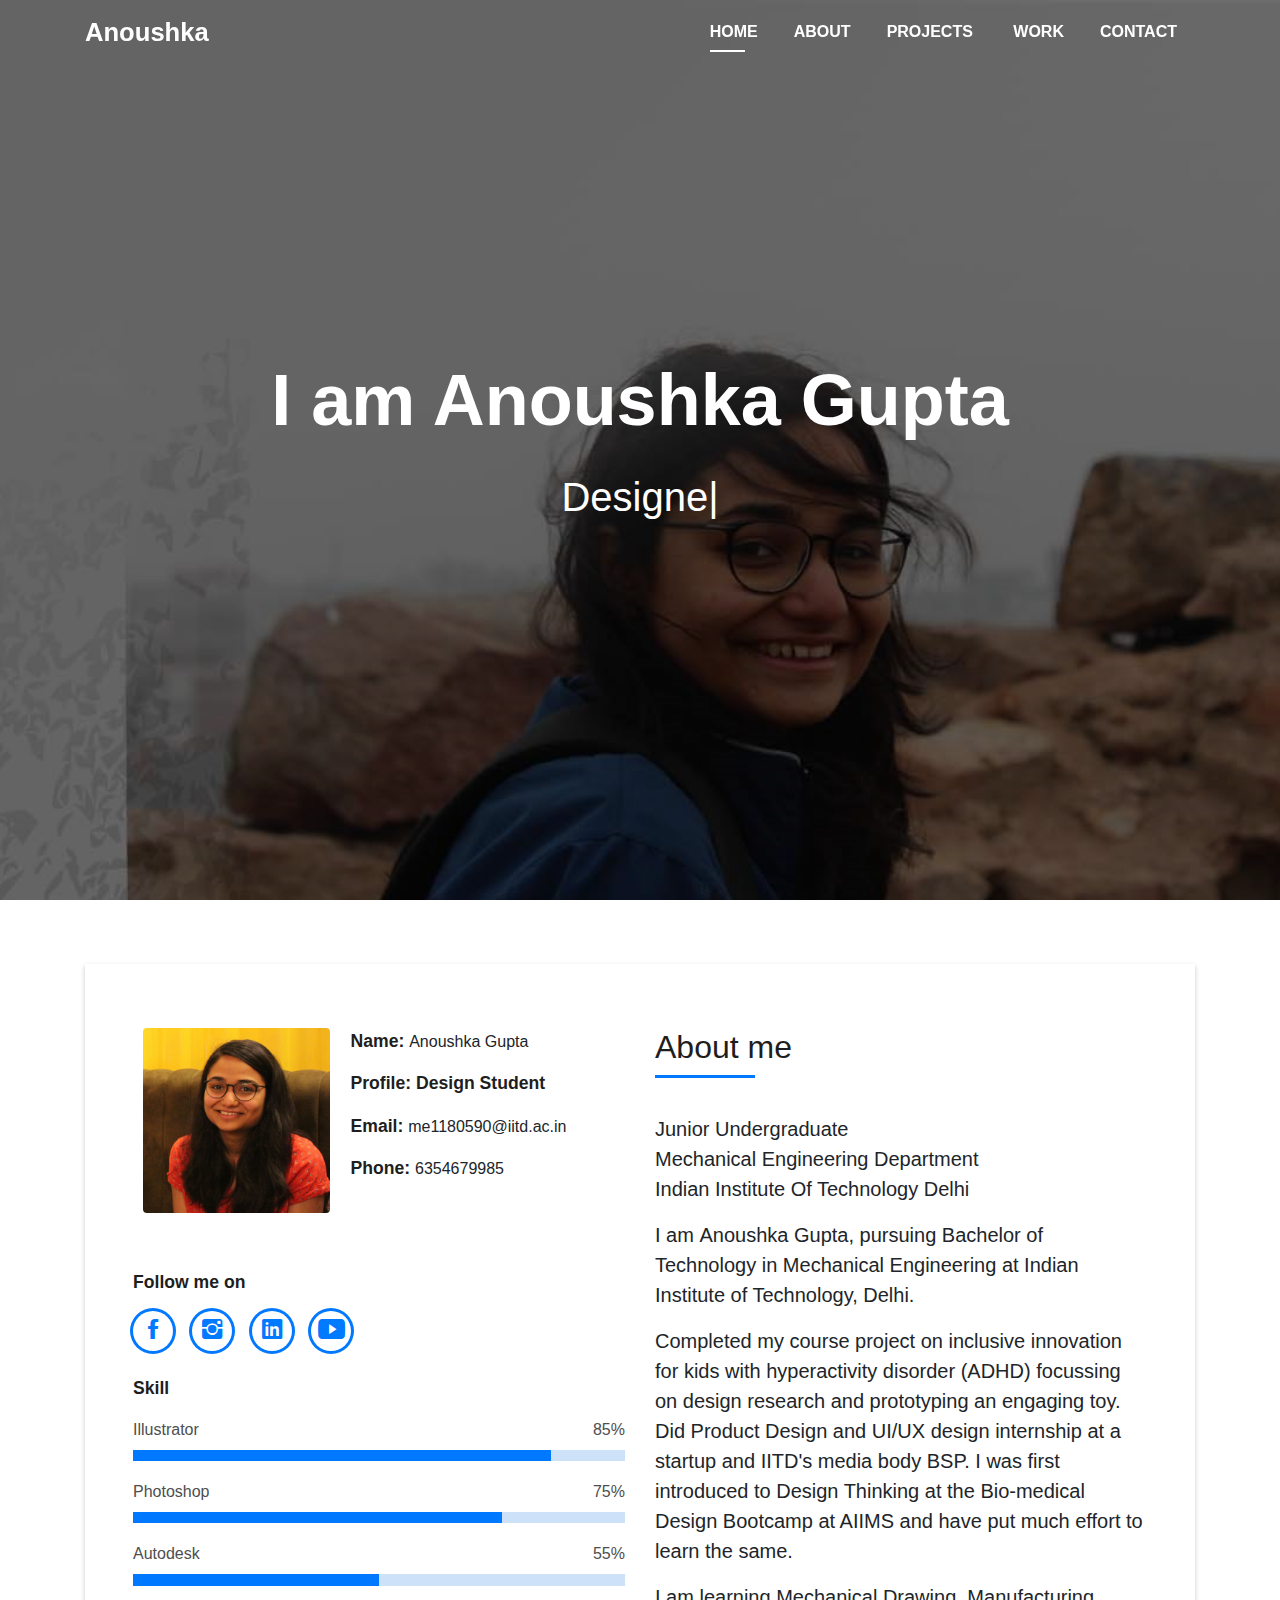
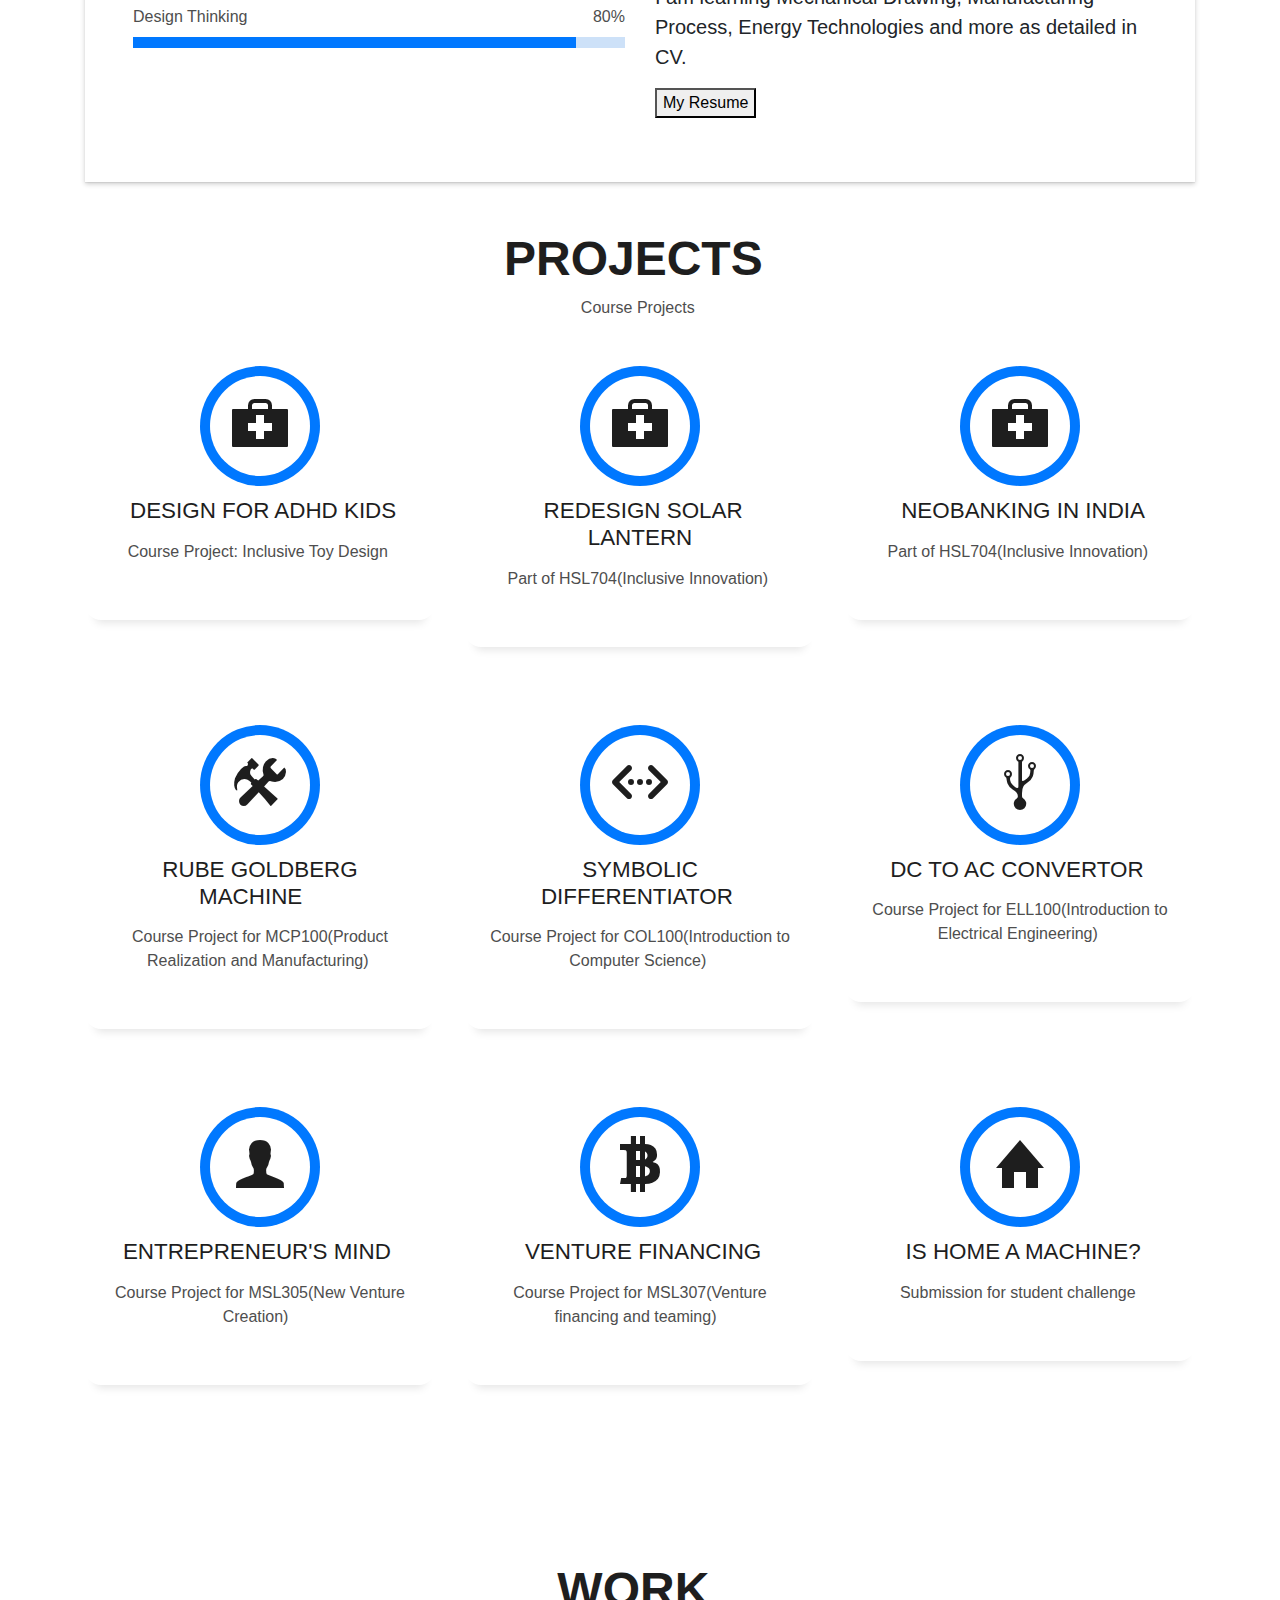
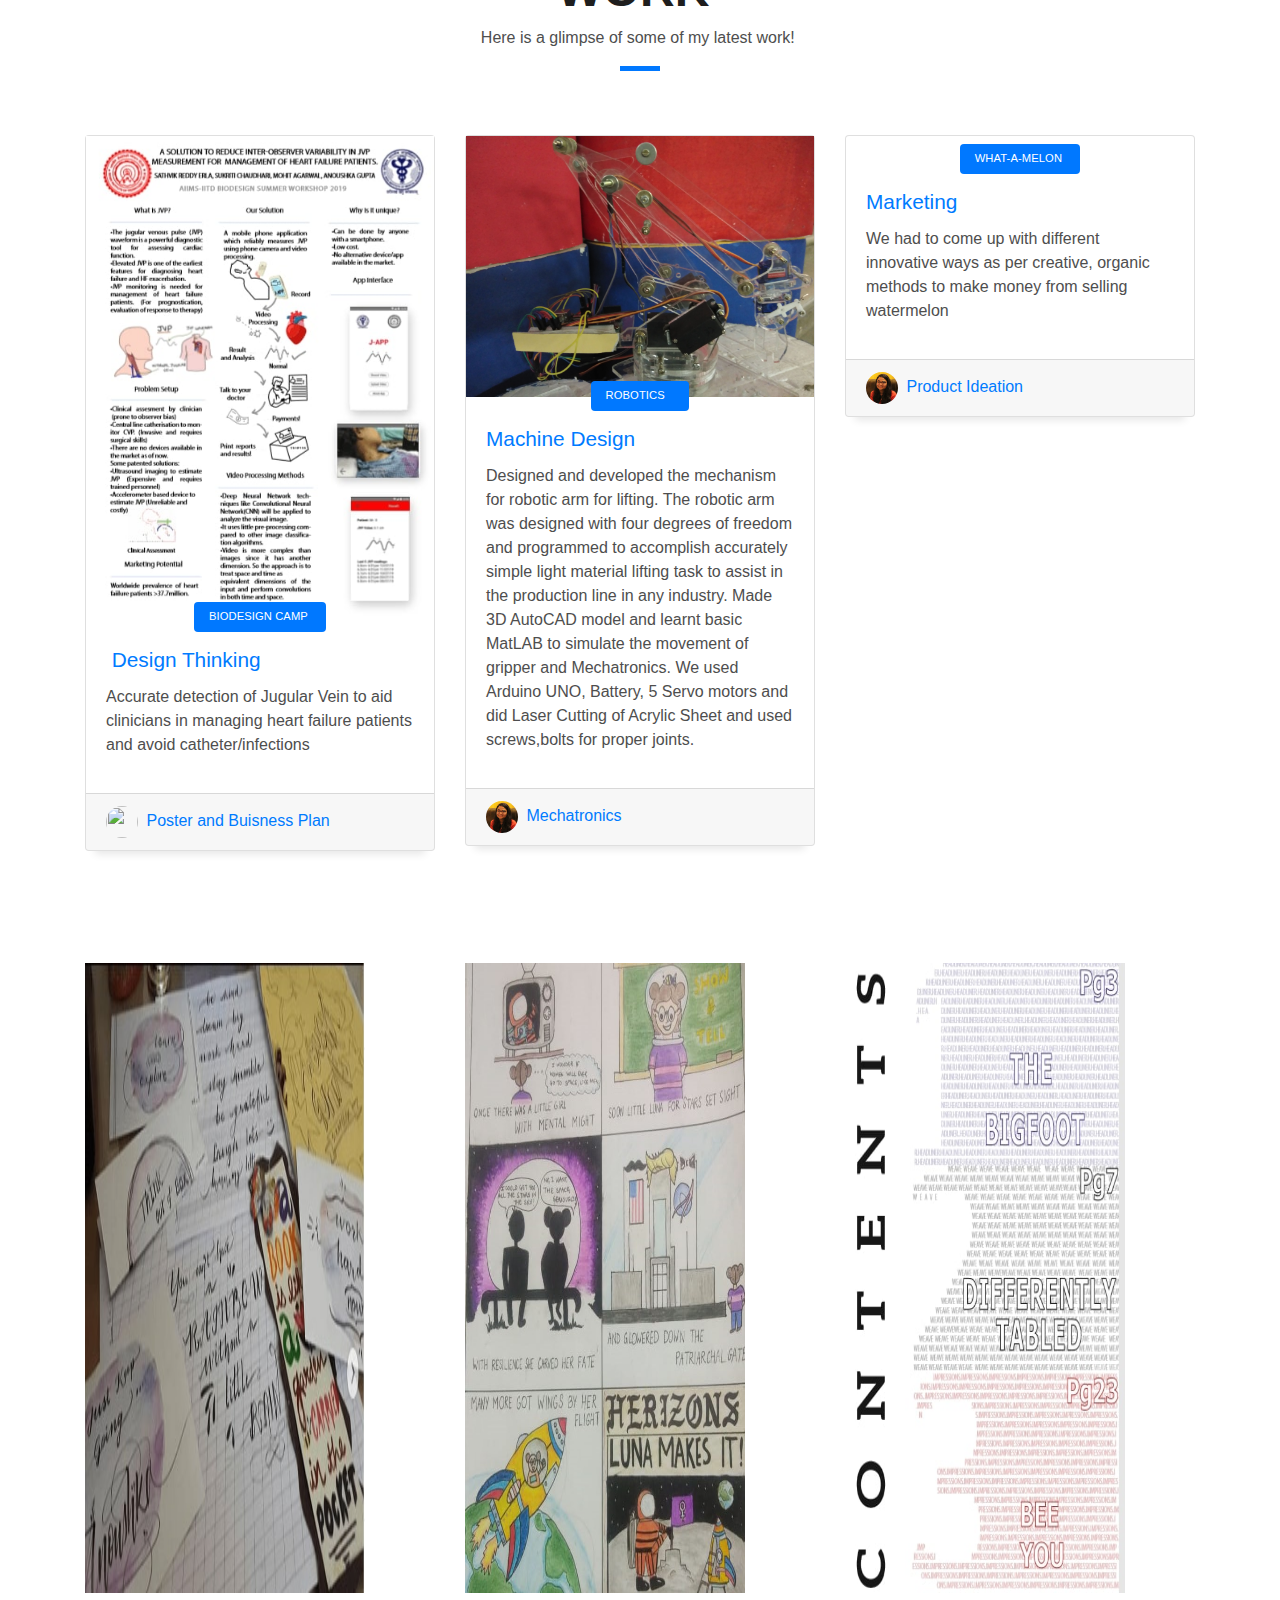
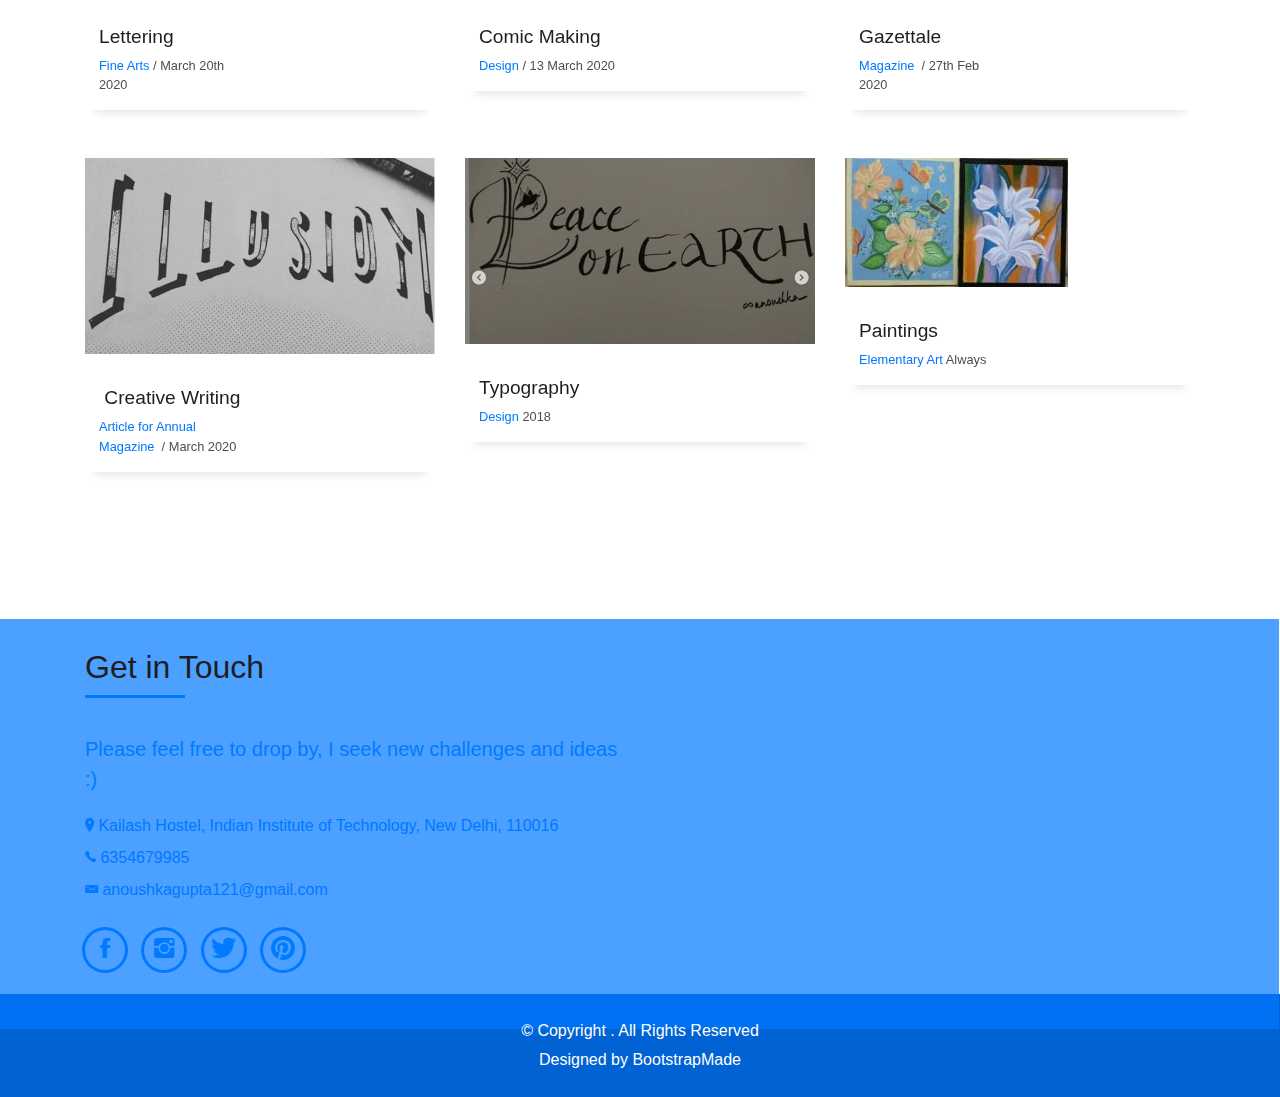
==== commit 6634c90f: "Update index.html" ====
--- a/index.html
+++ b/index.html
@@ -172,6 +172,7 @@
               Projects&nbsp; </h3>
               <p class="subtitle-a">
               Course Projects&nbsp; </p>
+		    <div class="row">
 		    <div class="col-md-4">
             <div class="service-box">
 		    <a href="ADHD_Final Report.pdf">
@@ -292,6 +293,9 @@
          
         </div>
       </div>
+		  </div>
+		</div>
+	      </div>
     </section><!-- End Services Section -->
 
 
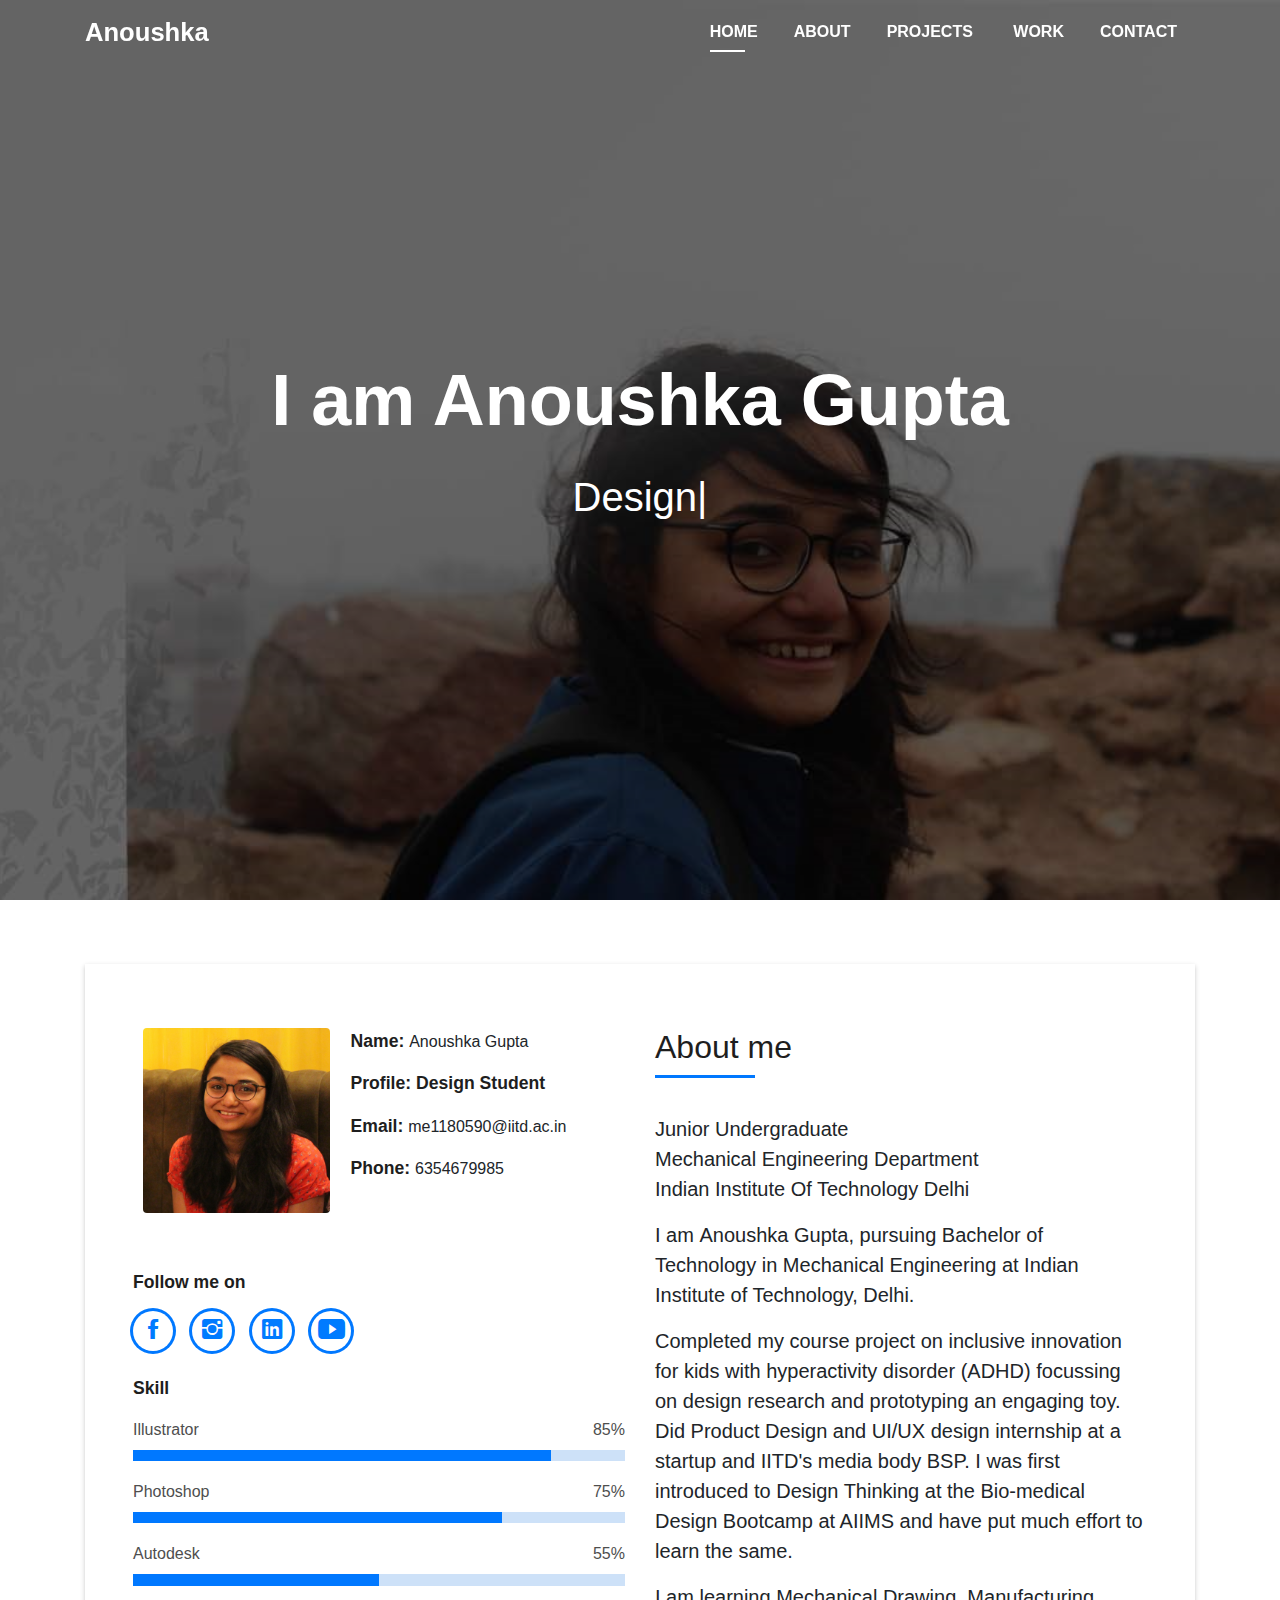
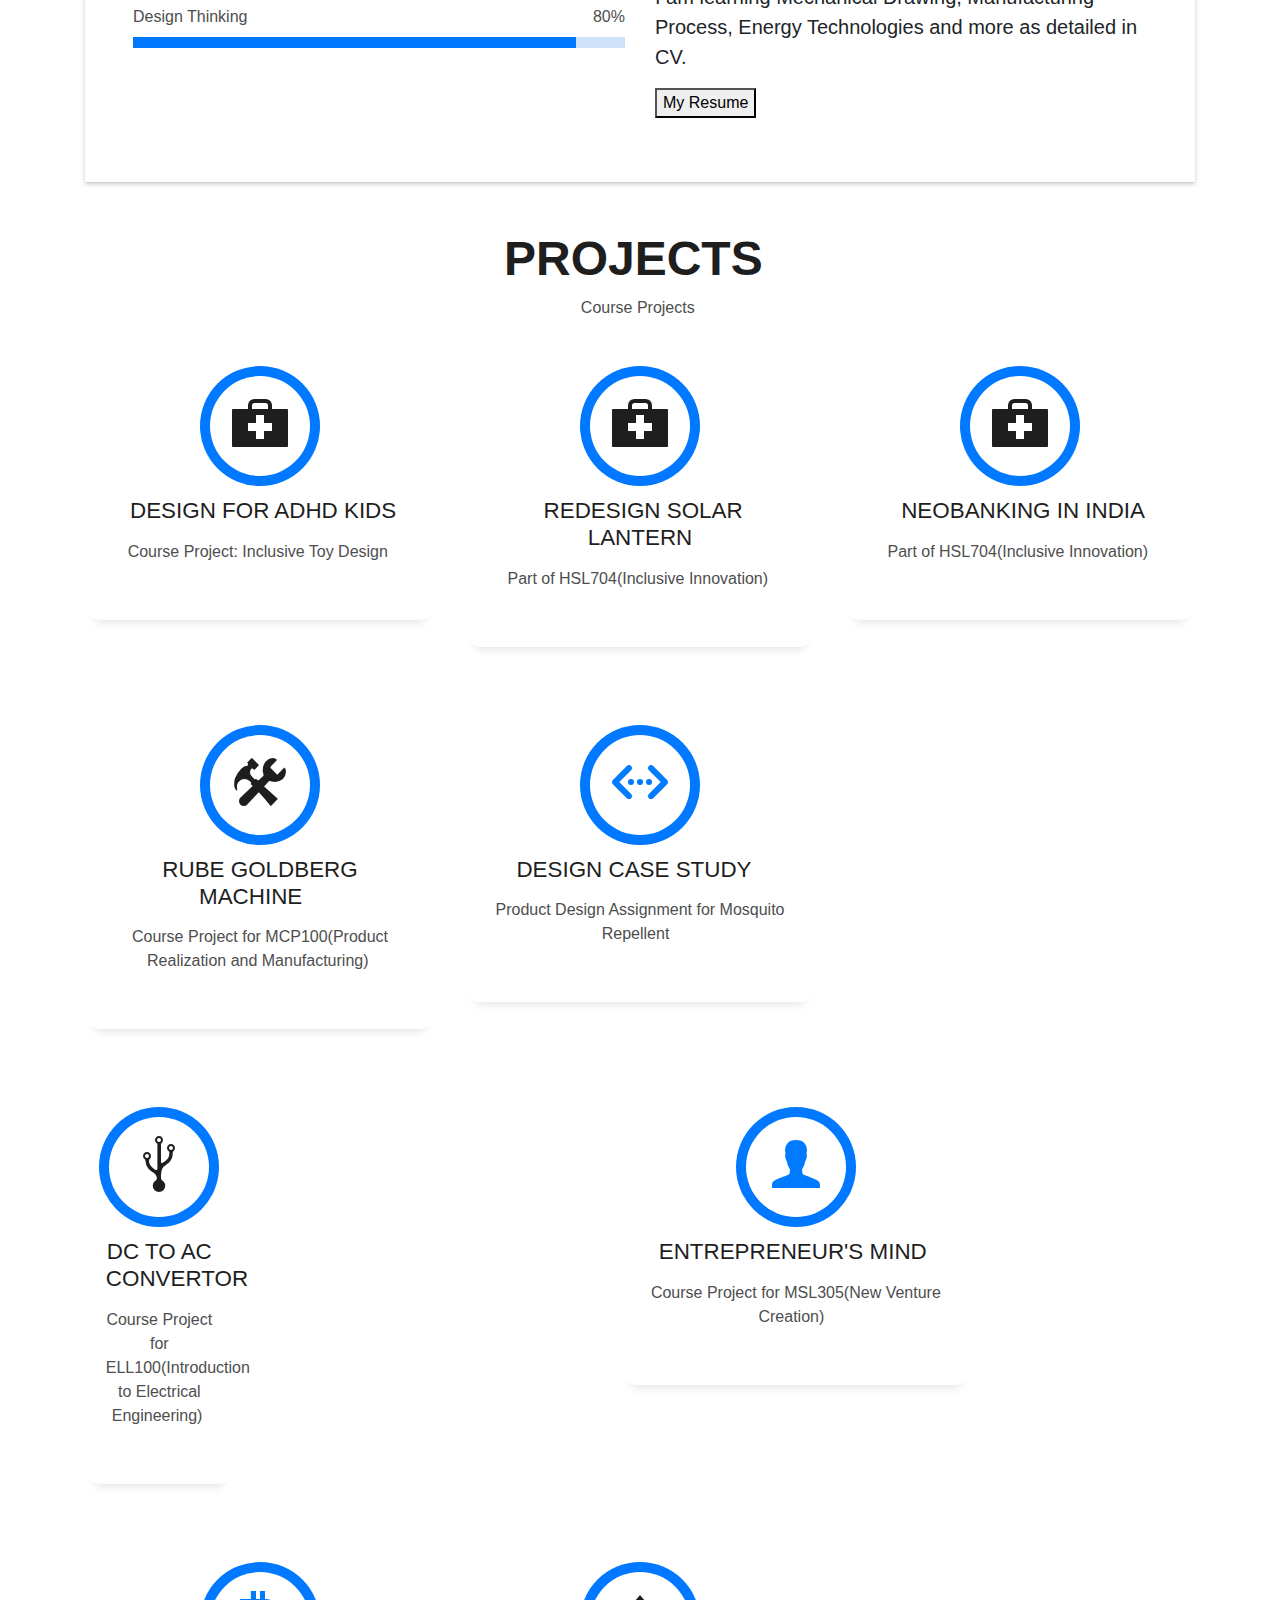
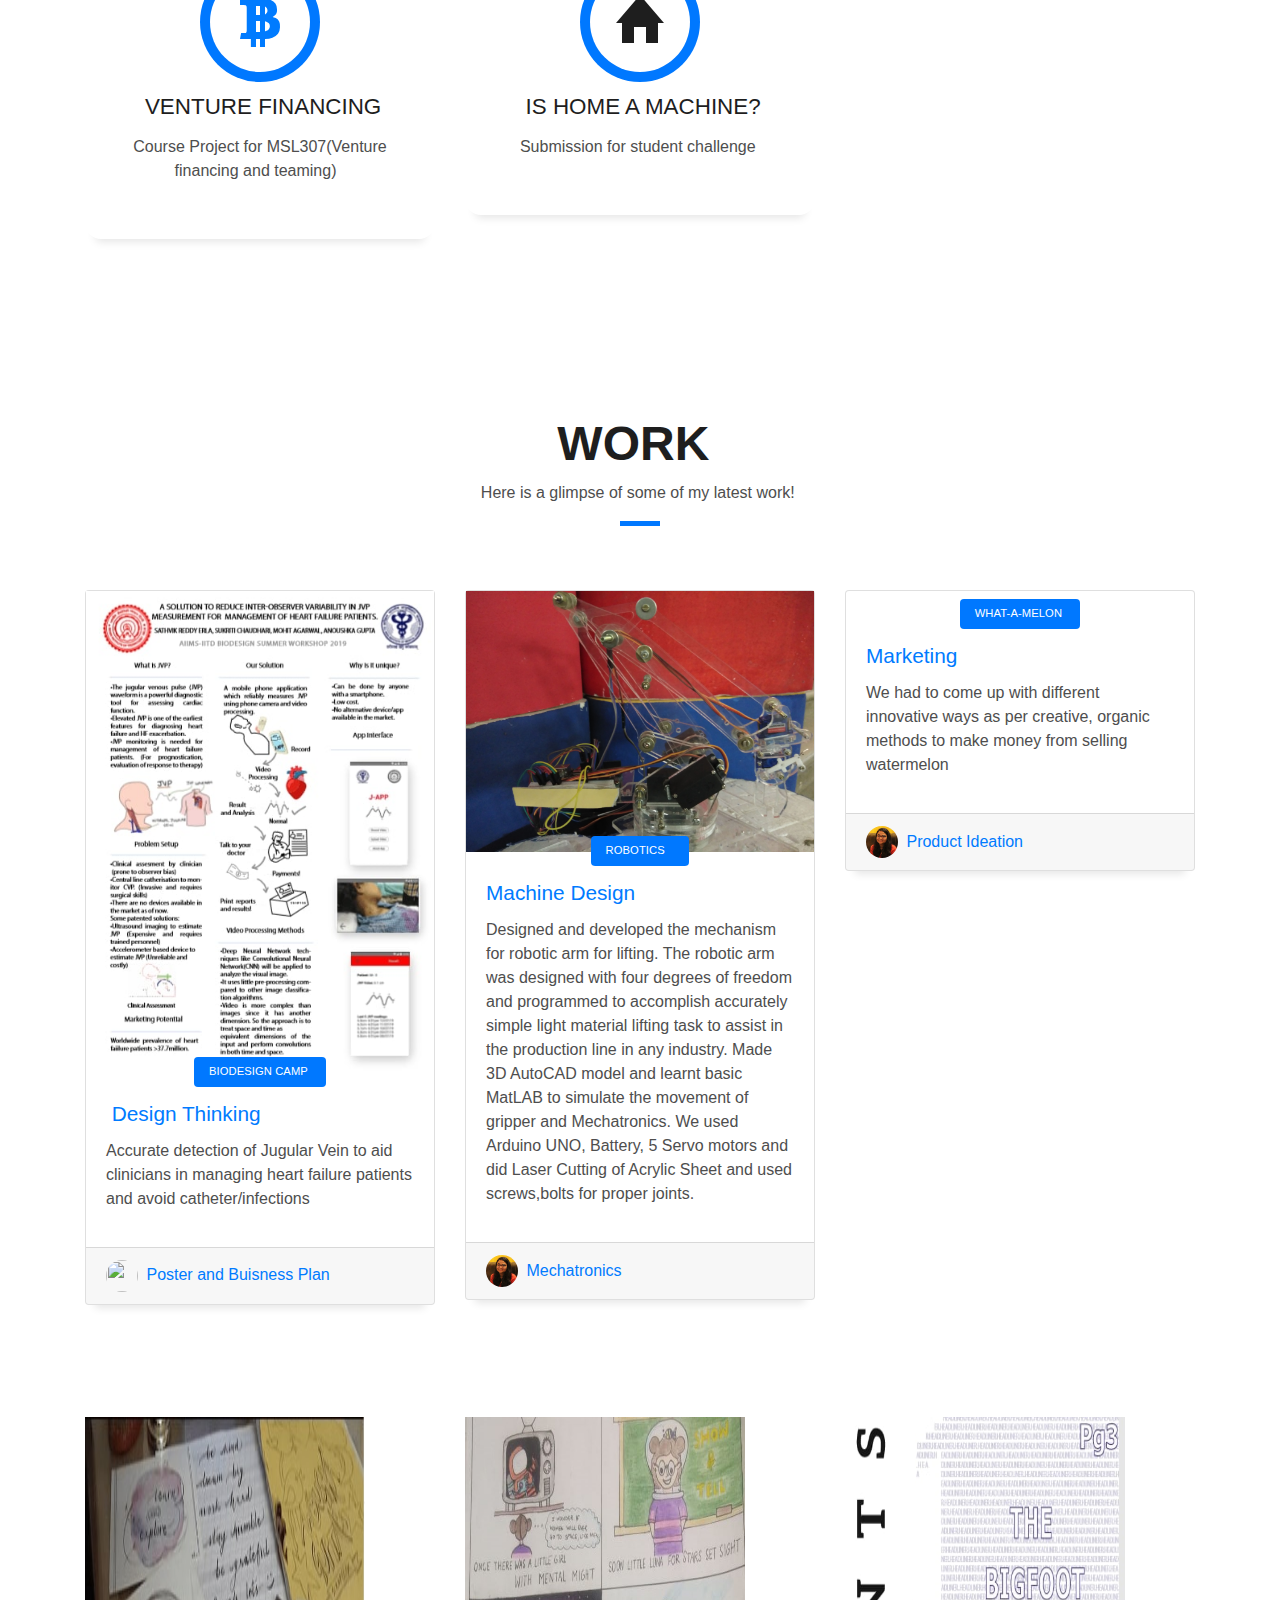
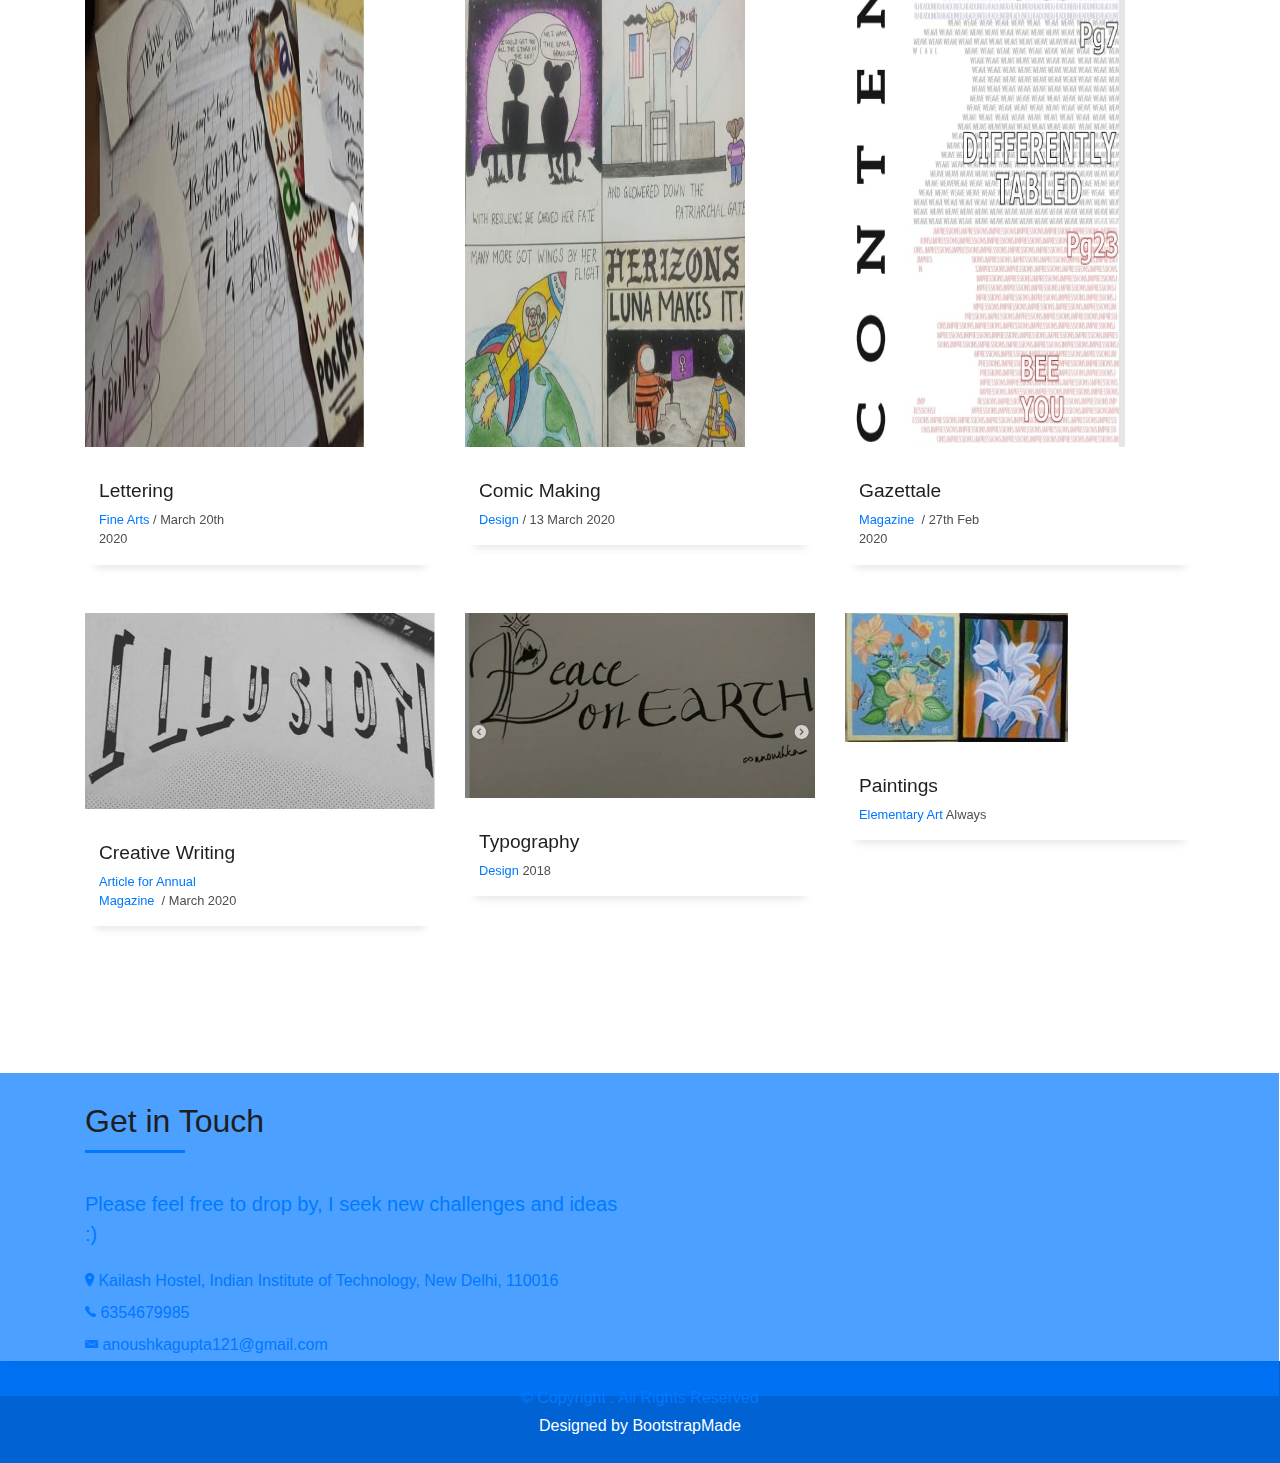
==== commit 8b8befe5: "Update index.html" ====
--- a/index.html
+++ b/index.html
@@ -150,7 +150,7 @@
 			<p class="lead">  I am <strong> Anoushka Gupta, </strong> pursuing Bachelor of Technology in Mechanical Engineering at Indian Institute of Technology, Delhi.&nbsp;&nbsp; </p>
                  <p class="lead">
                    Completed my course project on inclusive innovation for kids with hyperactivity disorder (ADHD) focussing on design research and prototyping an engaging toy. 
-			       Did Product Design and UI/UX design internship at a startup and IITD's media body BSP. I was first introduced to Design Thinking at the Bio-medical Design Bootcamp at AIIMS and have put much effort to learn the same. &nbsp; &nbsp; &nbsp; &nbsp; &nbsp; &nbsp; &nbsp; &nbsp; &nbsp; &nbsp; &nbsp; &nbsp;&nbsp; </p>
+			       Did Product Design and UI/UX design internship at a startup and IITD's media body BSP. I was first introduced to Design Thinking at the Bio-medical Design Bootcamp at AIIMS and have put much effort to learn the same.  </p>
                     <p class="lead"> I am learning Mechanical Drawing, Manufacturing Process, Energy Technologies and more as detailed in CV. </p>
 						<a href="AnoushkaGupta.pdf" target="_blank"><button type="button">My Resume</button></a> 
                   </div>
@@ -232,12 +232,13 @@
           <div class="col-md-4">
             <div class="service-box">
               <div class="service-ico">
+		      <a href="HSL704 Assignment.pdf">
                 <span class="ico-circle"><i class="ion-code-working"></i></span>
               </div>
               <div class="service-content">
-                <h2 class="s-title">Symbolic Differentiator&nbsp;</h2>
-                <p class="s-description text-center">
-                Course Project for COL100(Introduction to Computer Science)&nbsp; </p>
+                <h2 class="s-title">Design Case Study &nbsp;</h2>
+                <p class="s-description text-center">
+                Product Design Assignment for Mosquito Repellent &nbsp; </p>
               </div>
             </div>
           </div>
@@ -256,6 +257,7 @@
           <div class="col-md-4">
             <div class="service-box">
               <div class="service-ico">
+		      <a href="Tarun Mehta.pdf">
                 <span class="ico-circle"><i class="ion-person"></i></span>
               </div>
               <div class="service-content">
@@ -268,6 +270,7 @@
           <div class="col-md-4">
             <div class="service-box">
               <div class="service-ico">
+		      <a href="MSL307Project1.pdf">
                 <span class="ico-circle"><i class="ion-social-bitcoin"></i></span>
               </div>
               <div class="service-content">
@@ -479,7 +482,7 @@
                 <div class="work-content">
                   <div class="row">
                     <div class="col-sm-6">
-                      <h2 class="w-title">&nbsp;Creative Writing&nbsp;</h2>
+                      <h2 class="w-title">Creative Writing&nbsp;</h2>
                       <div class="w-more">
                         <span class="w-ctegory">Article for Annual Magazine&nbsp;</span> / <span class="w-date">March 2020&nbsp;</span>
                       </div>
@@ -536,7 +539,7 @@
     </section><!-- End Blog Section -->
 
     <!-- ======= Contact Section ======= -->
-    <section class="paralax-mf footer-paralax bg-image sect-mt4 route" style="background-image: url(file:///C|/MAMP/htdocs/assets/img/overlay-bg.jpg)">
+    <section class="paralax-mf footer-paralax bg-image sect-mt4 route" style="background-image: url(overlay-bg.jpg)">
       <div class="overlay-mf"></div>
       <div class="container">
         <div class="row">
@@ -551,18 +554,12 @@
                       <p class="lead">
                       Please feel free to drop by, I seek new challenges and ideas :)&nbsp; &nbsp; &nbsp;&nbsp; </p>
                       <ul class="list-ico">
-                        <li><span class="ion-ios-location">  Kailash Hostel, Indian Institute of Technology, New Delhi, 110016</span> </li>
-                        <li><span class="ion-ios-telephone">  6354679985</span> </li>
-                        <li><span class="ion-email">  anoushkagupta121@gmail.com</span> </li>
+                        <li><span class="ion-ios-location">    Kailash Hostel, Indian Institute of Technology, New Delhi, 110016</span> </li>
+                        <li><span class="ion-ios-telephone">    6354679985</span> </li>
+                        <li><span class="ion-email">    anoushkagupta121@gmail.com</span> </li>
                       </ul>
                     </div>
-                    <div class="socials">
-                      <ul>
-                        <li><a href=""><span class="ico-circle"><i class="ion-social-facebook"></i></span></a></li>
-                        <li><a href=""><span class="ico-circle"><i class="ion-social-instagram"></i></span></a></li>
-                        <li><a href=""><span class="ico-circle"><i class="ion-social-twitter"></i></span></a></li>
-                        <li><a href=""><span class="ico-circle"><i class="ion-social-pinterest"></i></span></a></li>
-                      </ul>
+                    
                     </div>
                   </div>
                 </div>
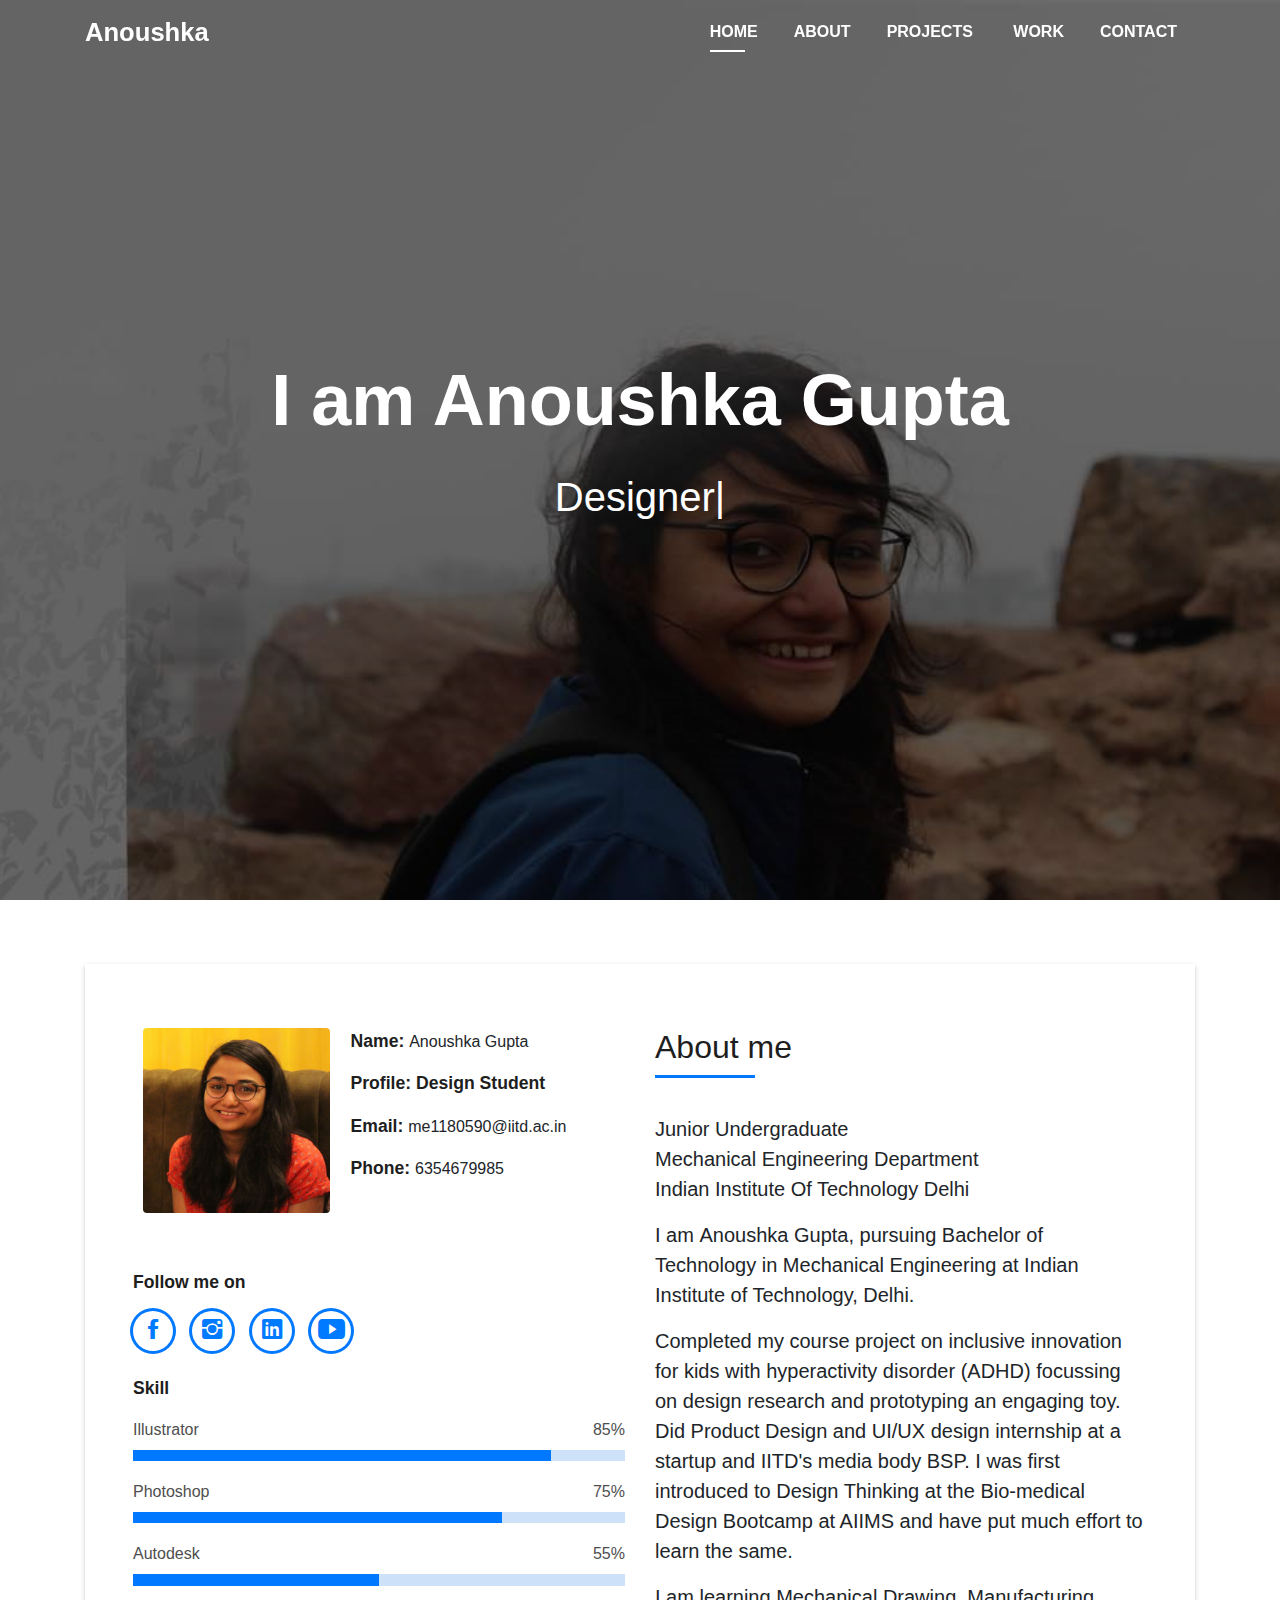
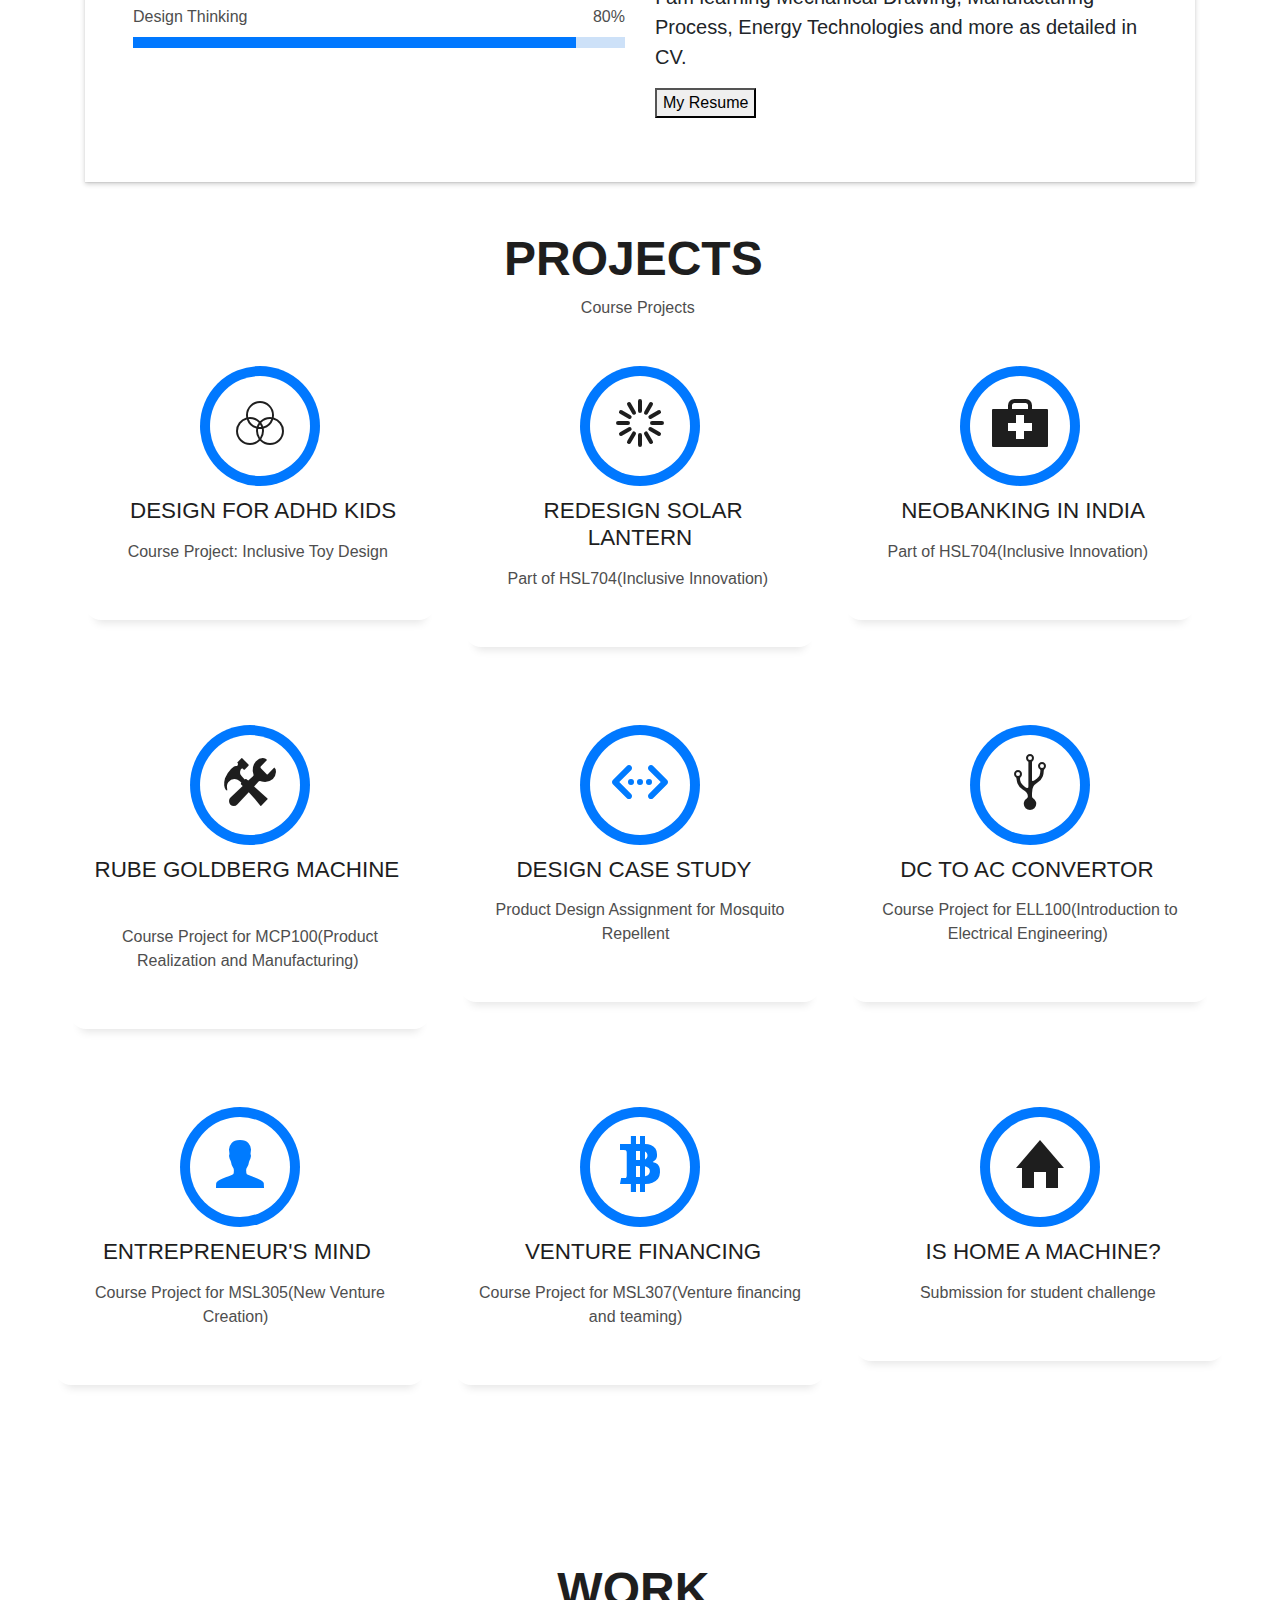
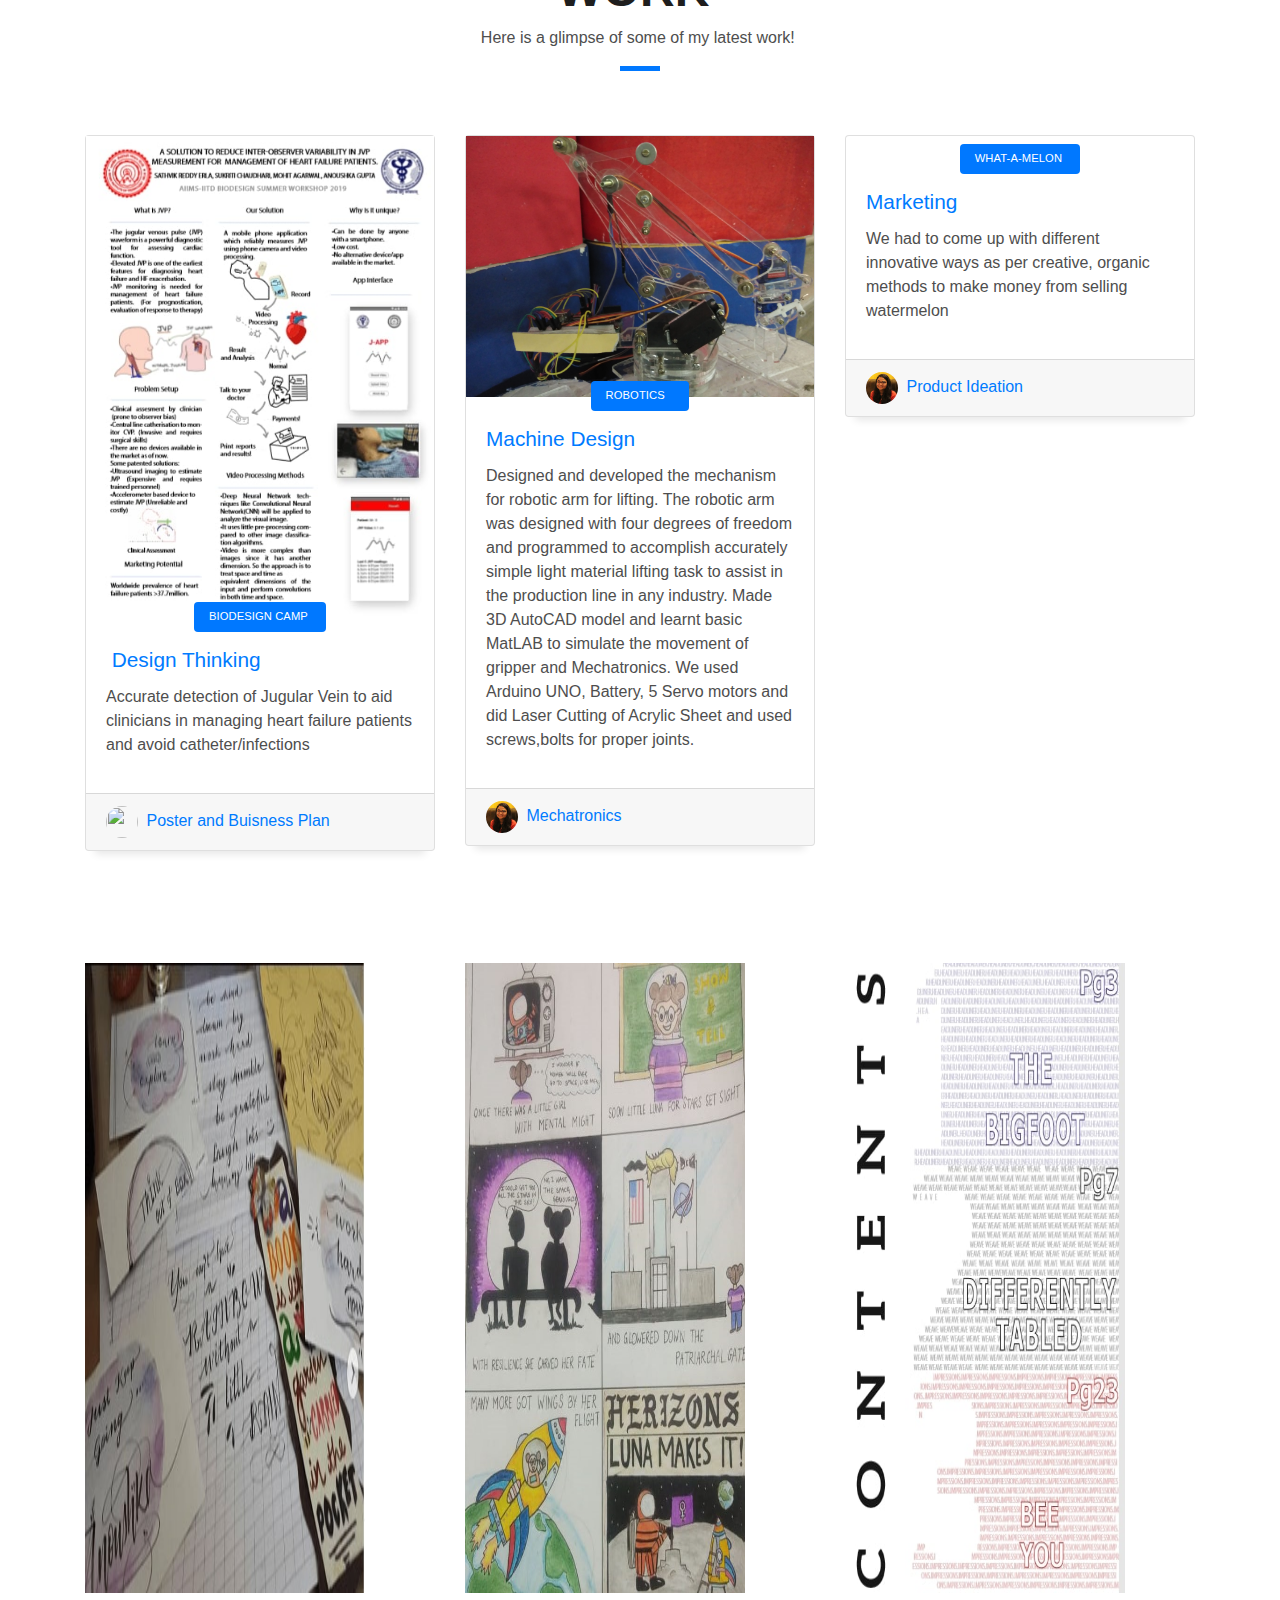
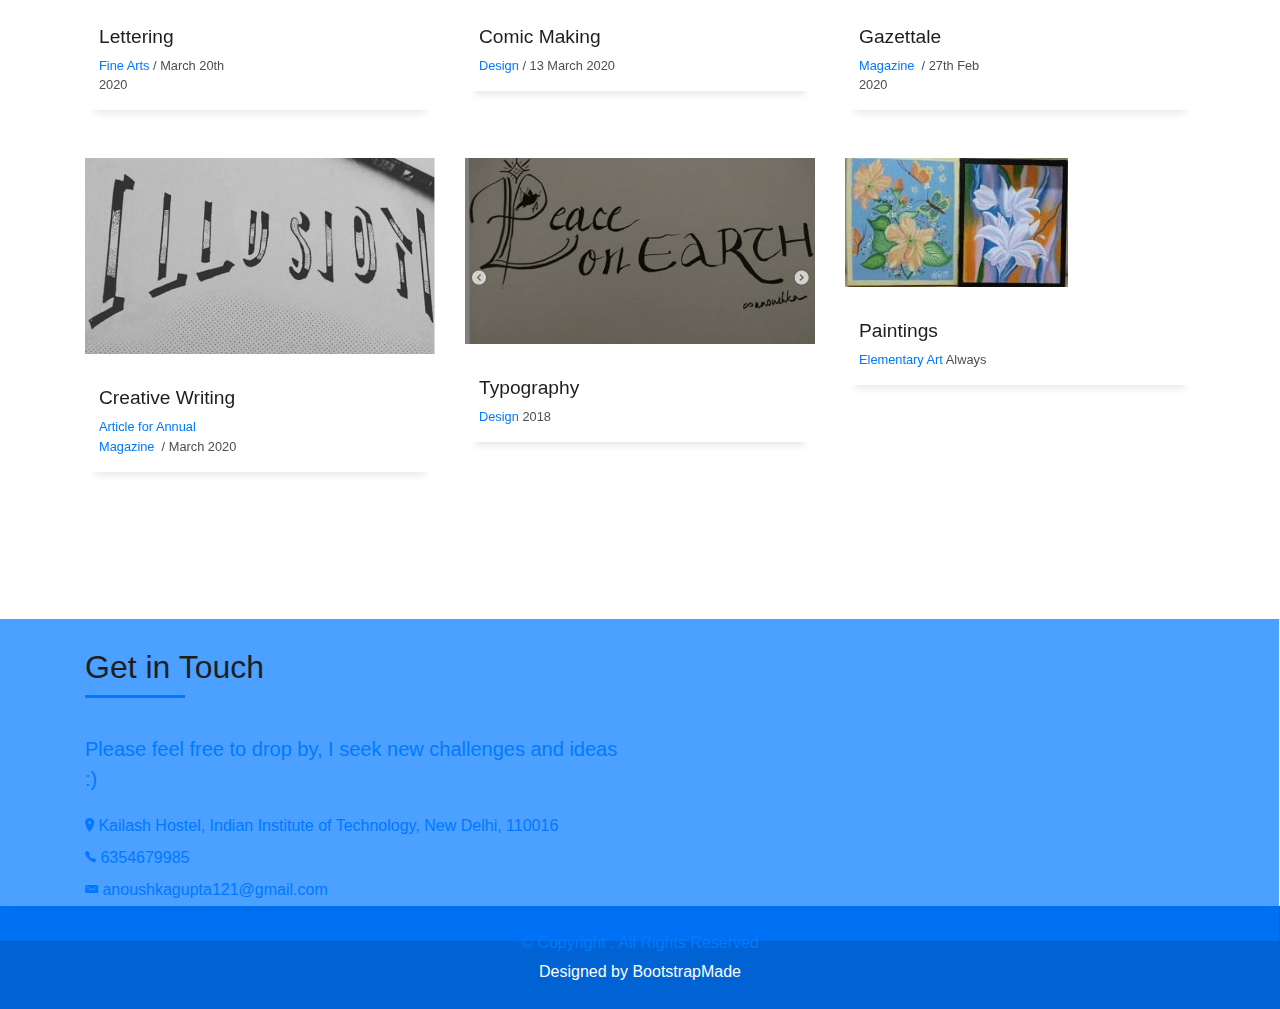
==== commit de560a73: "Update index.html" ====
--- a/index.html
+++ b/index.html
@@ -177,7 +177,7 @@
             <div class="service-box">
 		    <a href="ADHD_Final Report.pdf">
               <div class="service-ico">
-                <span class="ico-circle"><i class="ion-medkit"></i></span>
+                <span class="ico-circle"><i class="ion-ios-color-filter-outline"></i></span>
 			    </div></a>
               <div class="service-content">
                 <h2 class="s-title">&nbsp;Design for ADHD kids </h2>
@@ -190,7 +190,7 @@
 		  <div class="service-box">
 		    <a href="SolarLanternCaseStudy">
               <div class="service-ico">
-                <span class="ico-circle"><i class="ion-medkit"></i></span>
+                <span class="ico-circle"><i class="ion-load-d"></i></span>
 			    </div></a>
               <div class="service-content">
                 <h2 class="s-title">&nbsp;Redesign Solar Lantern </h2>
@@ -215,8 +215,8 @@
               
        
           </div>
-        </div>
-       
+			    </div></a>
+       <div class="row">
           <div class="col-md-4">
             <div class="service-box">
               <a href= "https://www.youtube.com/watch?v=5EZjRuiKJv0" ><div class="service-ico">
@@ -228,7 +228,7 @@
                 Course Project for MCP100(Product Realization and Manufacturing)&nbsp; </p>
               </div>
             </div>
-          </div>
+	       </div></a>
           <div class="col-md-4">
             <div class="service-box">
               <div class="service-ico">
@@ -239,9 +239,9 @@
                 <h2 class="s-title">Design Case Study &nbsp;</h2>
                 <p class="s-description text-center">
                 Product Design Assignment for Mosquito Repellent &nbsp; </p>
-              </div>
-            </div>
-          </div>
+		      </div>
+            </div>
+		  </div> </a>
           <div class="col-md-4">
             <div class="service-box">
               <div class="service-ico">
@@ -254,6 +254,7 @@
               </div>
             </div>
           </div>
+		  <div class="row">
           <div class="col-md-4">
             <div class="service-box">
               <div class="service-ico">
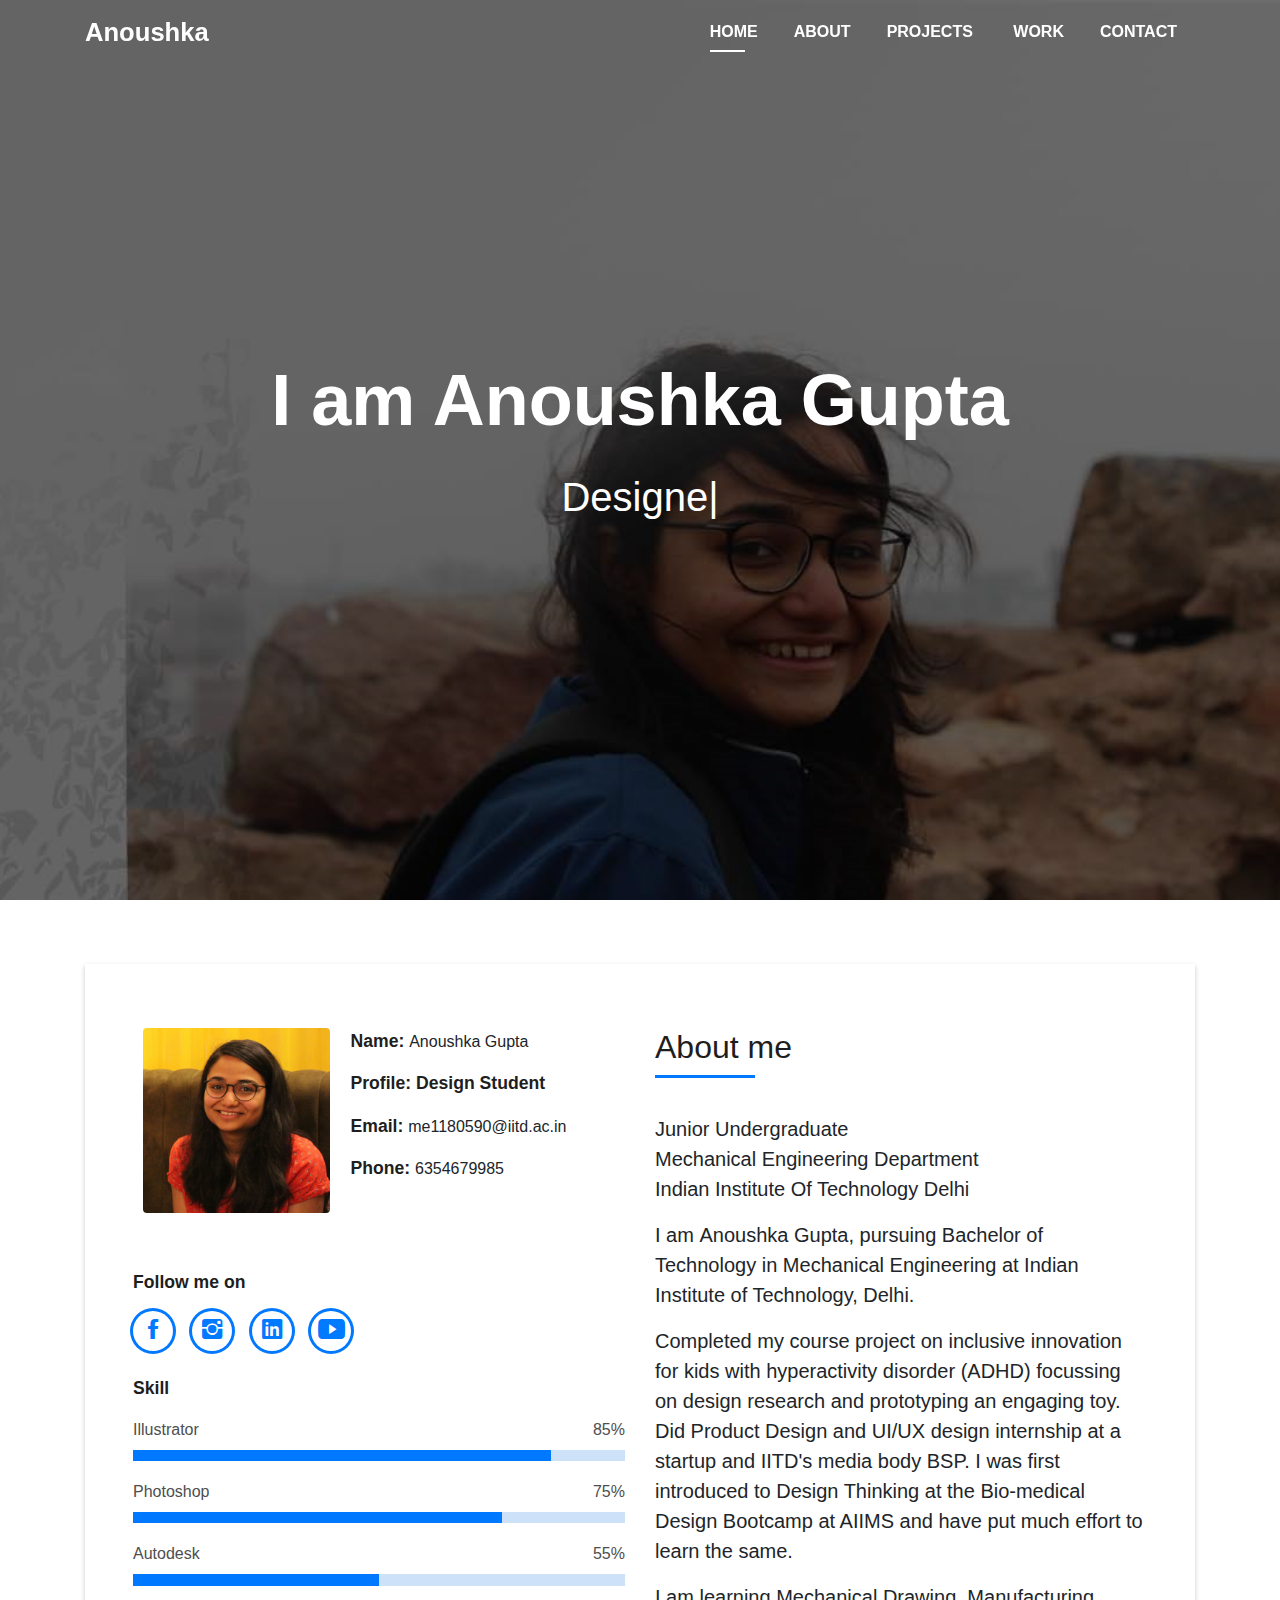
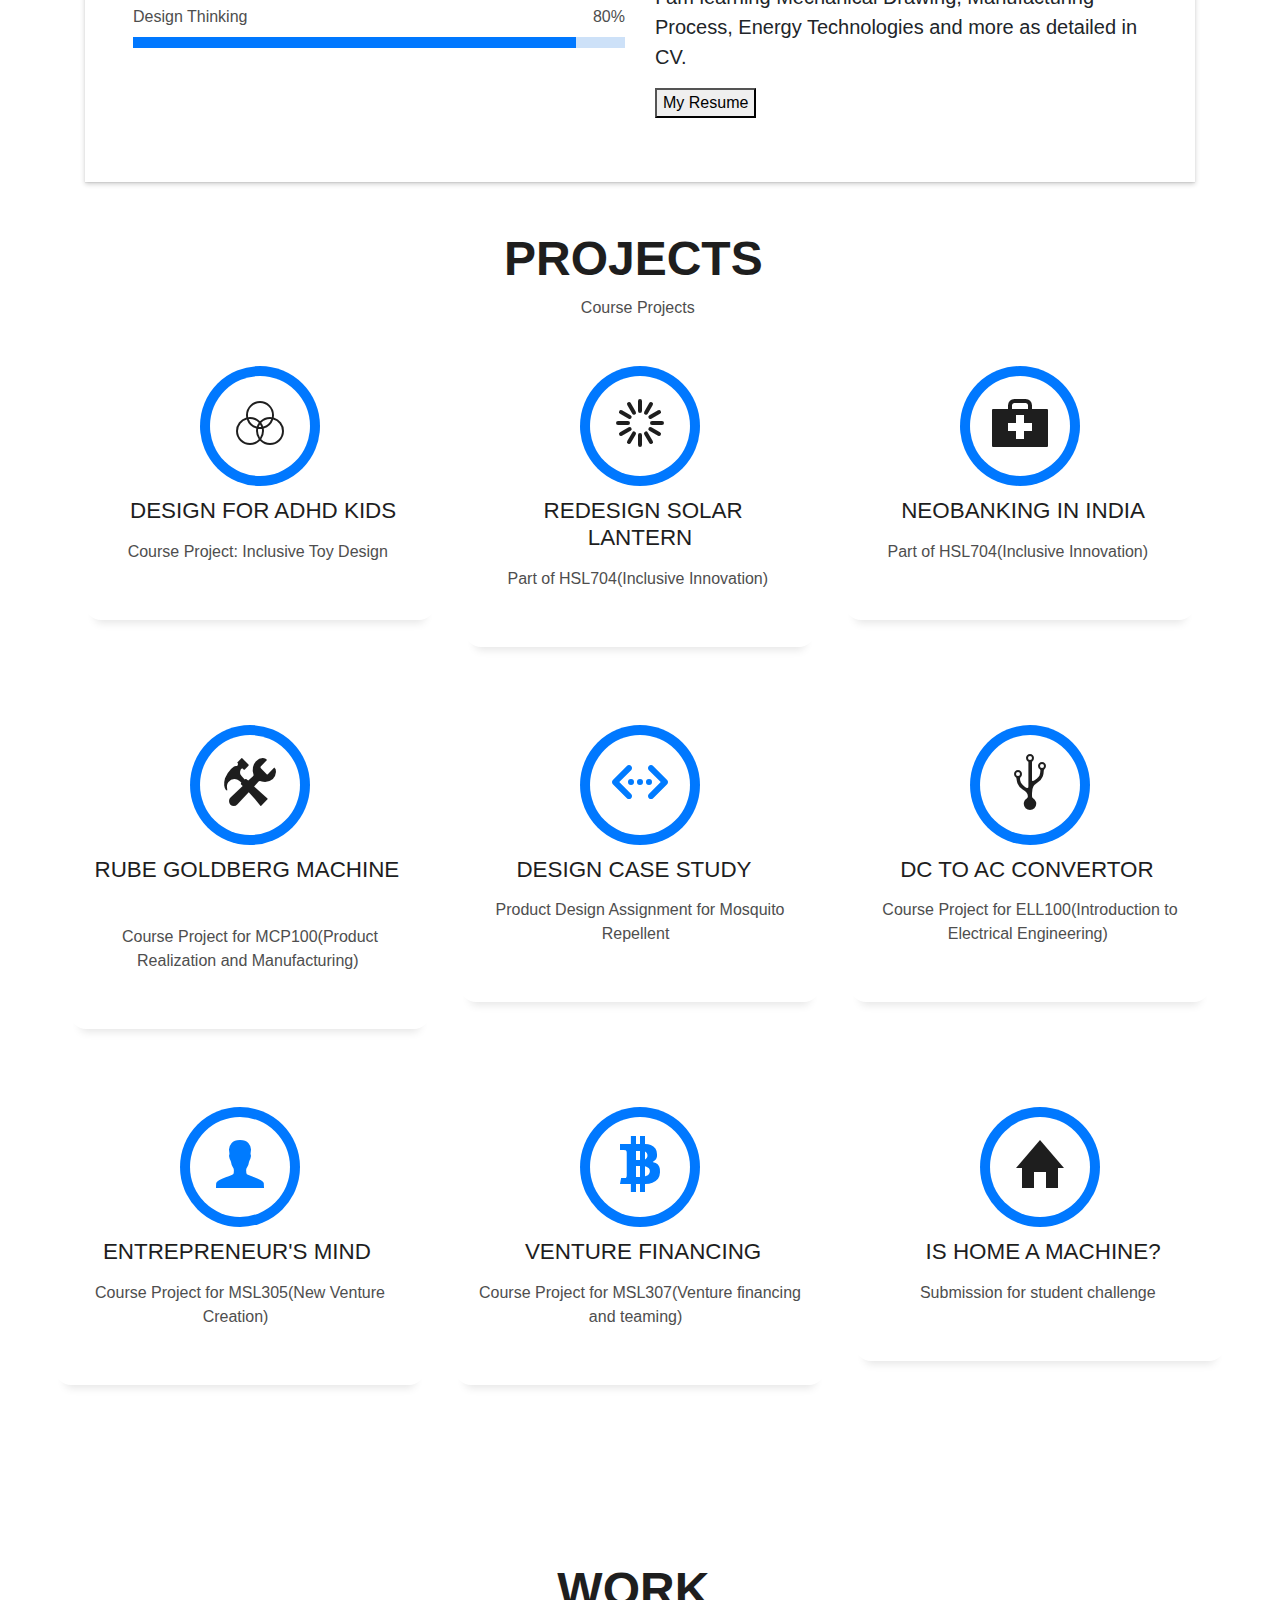
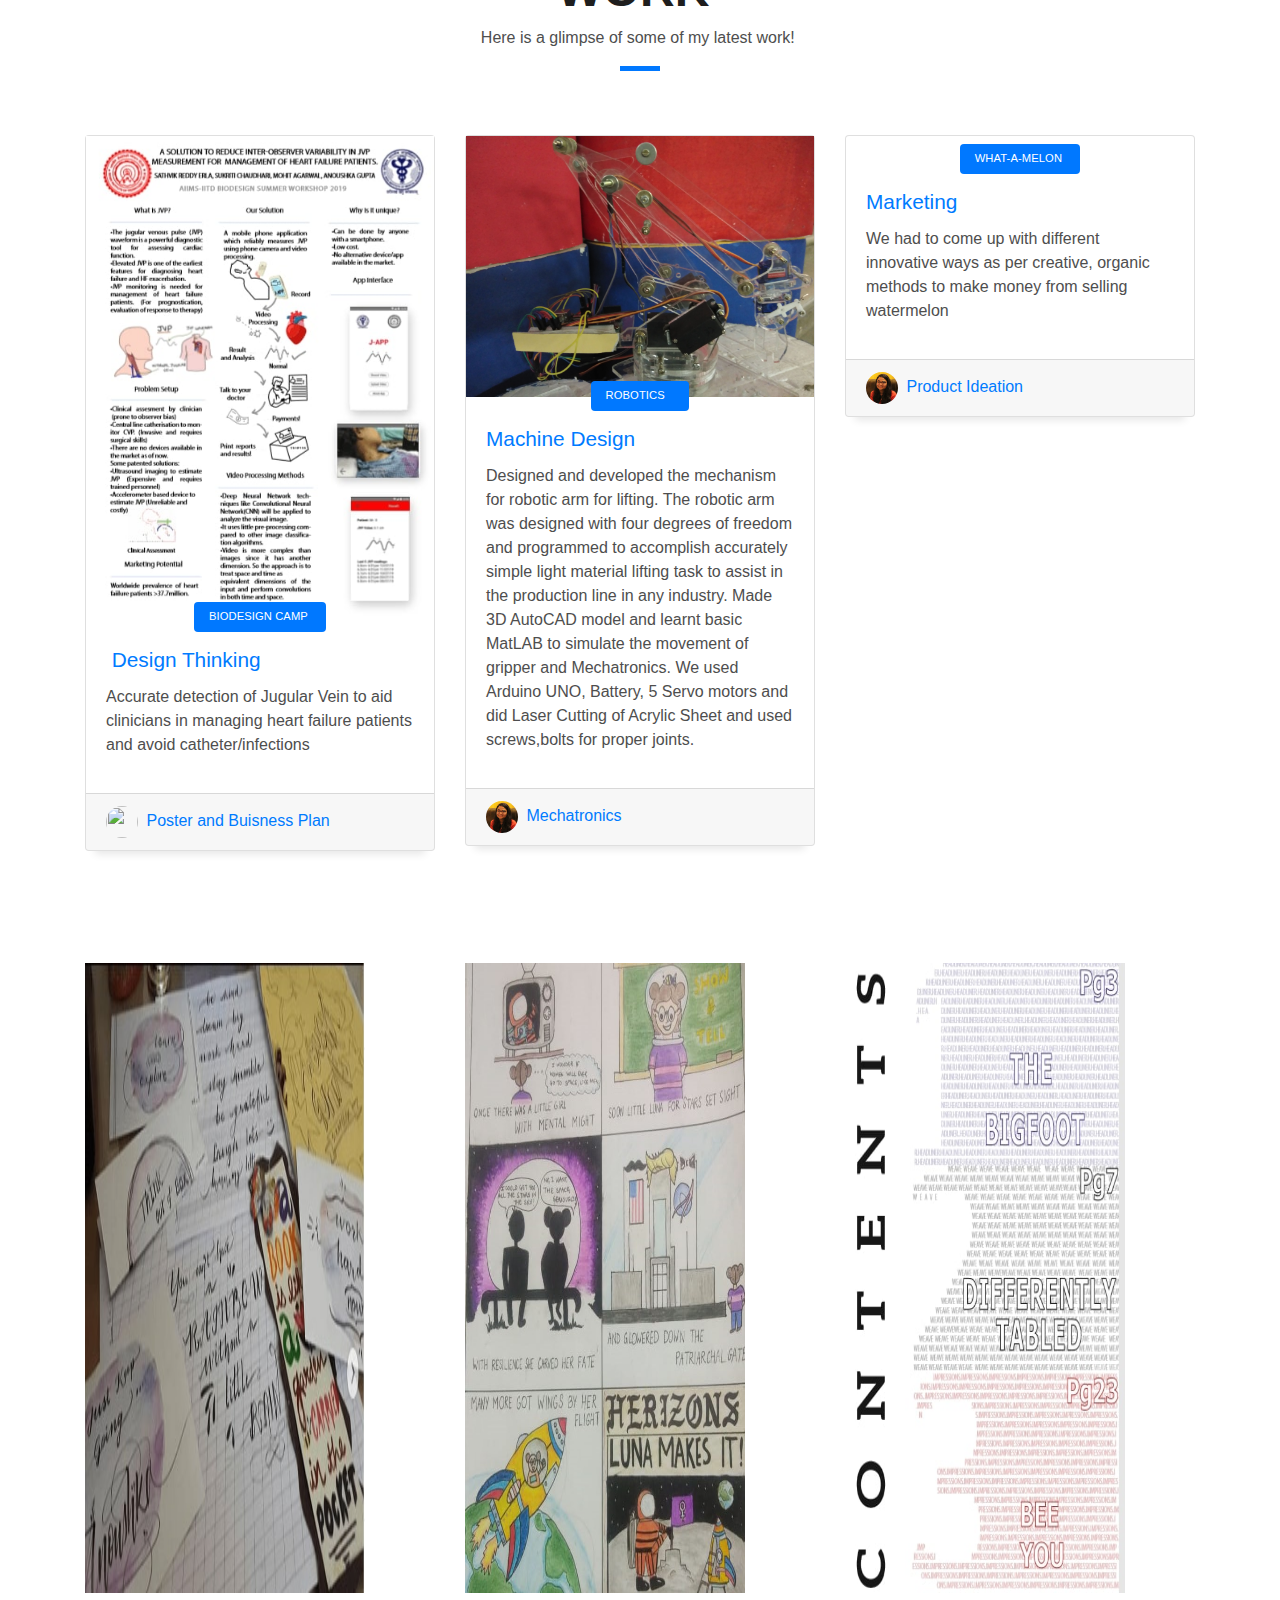
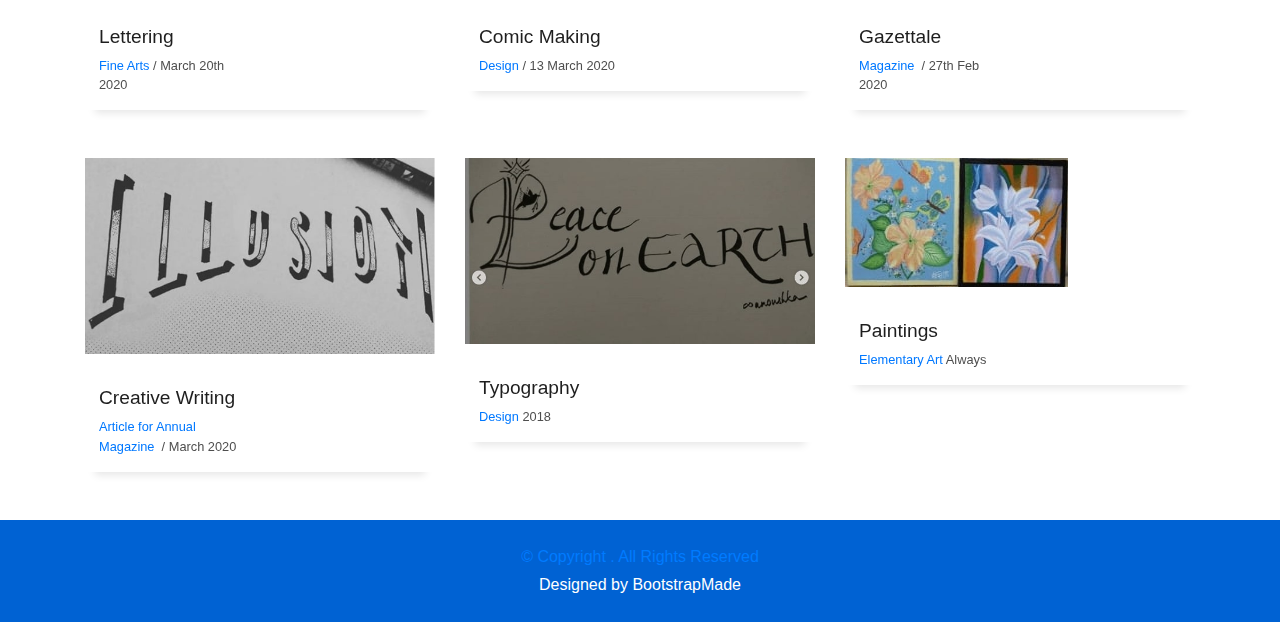
==== commit 93d33a86: "Update index.html" ====
--- a/index.html
+++ b/index.html
@@ -188,7 +188,7 @@
         </div>
 		  <div class="col-md-4">
 		  <div class="service-box">
-		    <a href="SolarLanternCaseStudy">
+		    <a href="SolarLanternCaseStudy.pdf">
               <div class="service-ico">
                 <span class="ico-circle"><i class="ion-load-d"></i></span>
 			    </div></a>
@@ -203,7 +203,7 @@
         </div>
 		<div class="col-md-4">
 		  <div class="service-box">
-		    <a href="2018ME10590_m-PESA">
+		    <a href="2018ME10590_m-PESA.pdf">
               <div class="service-ico">
                 <span class="ico-circle"><i class="ion-medkit"></i></span>
 			    </div></a>
@@ -539,37 +539,7 @@
 
     </section><!-- End Blog Section -->
 
-    <!-- ======= Contact Section ======= -->
-    <section class="paralax-mf footer-paralax bg-image sect-mt4 route" style="background-image: url(overlay-bg.jpg)">
-      <div class="overlay-mf"></div>
-      <div class="container">
-        <div class="row">
-         
-                  <div class="col-md-6">
-                    <div class="title-box-2 pt-4 pt-md-0">
-                      <h5 class="title-left">
-                        Get in Touch
-                      </h5>
-                    </div>
-                    <div class="more-info">
-                      <p class="lead">
-                      Please feel free to drop by, I seek new challenges and ideas :)&nbsp; &nbsp; &nbsp;&nbsp; </p>
-                      <ul class="list-ico">
-                        <li><span class="ion-ios-location">    Kailash Hostel, Indian Institute of Technology, New Delhi, 110016</span> </li>
-                        <li><span class="ion-ios-telephone">    6354679985</span> </li>
-                        <li><span class="ion-email">    anoushkagupta121@gmail.com</span> </li>
-                      </ul>
-                    </div>
-                    
-                    </div>
-                  </div>
-                </div>
-              </div>
-            </div>
-          </div>
-        </div>
-      </div>
-    </section><!-- End Contact Section -->
+   
 
   </main><!-- End #main -->
 
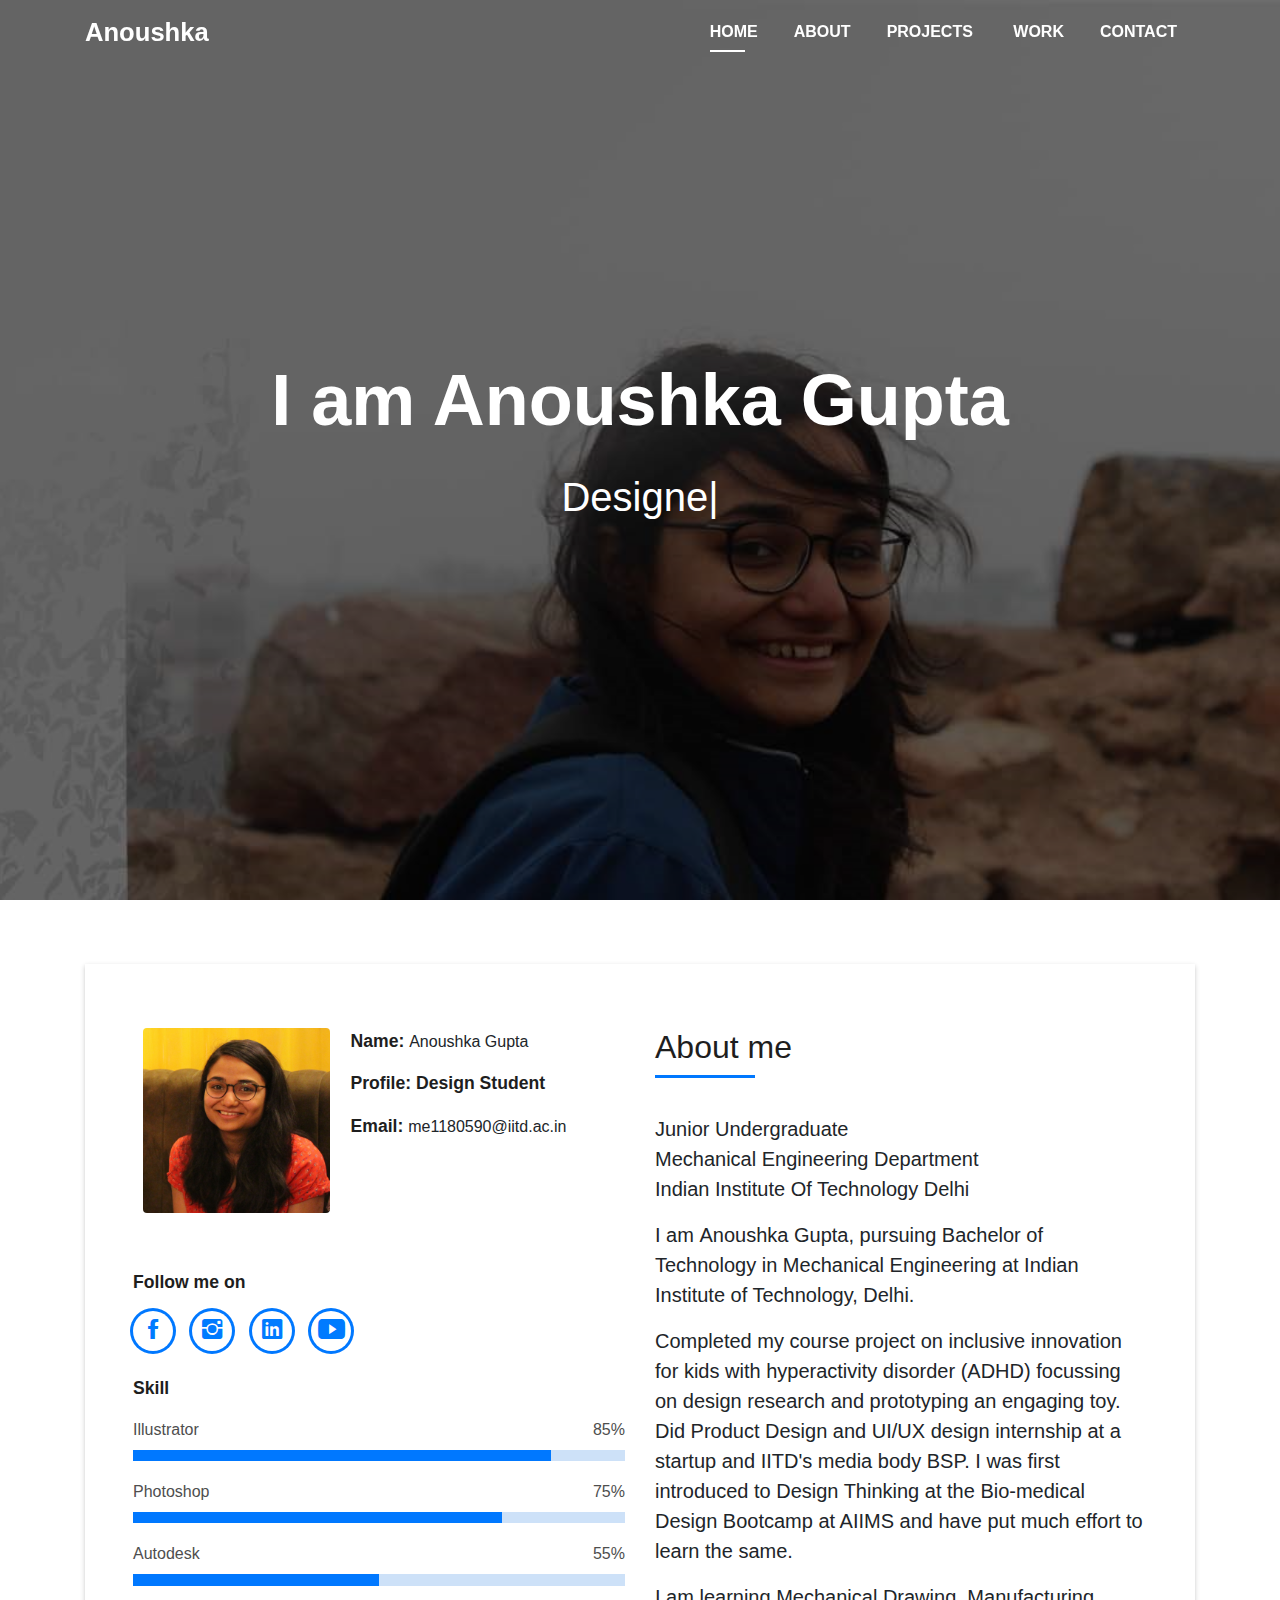
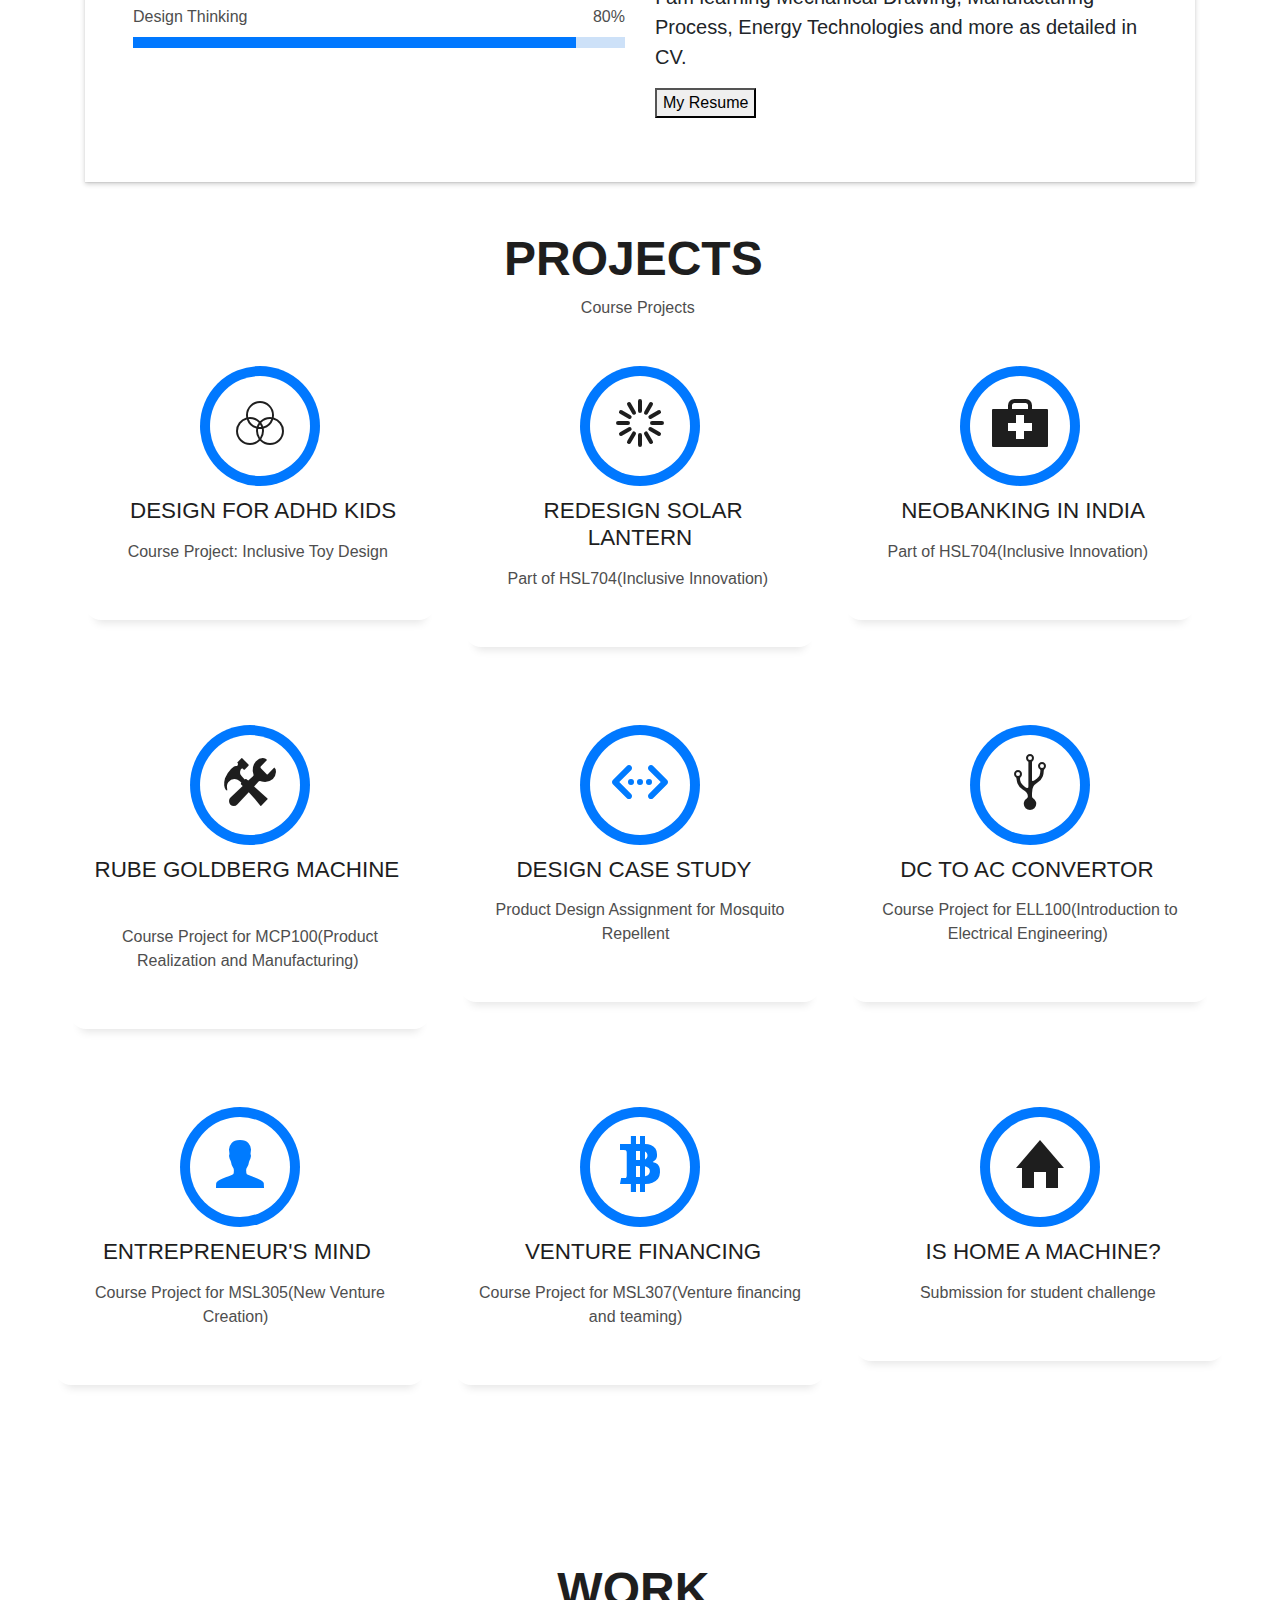
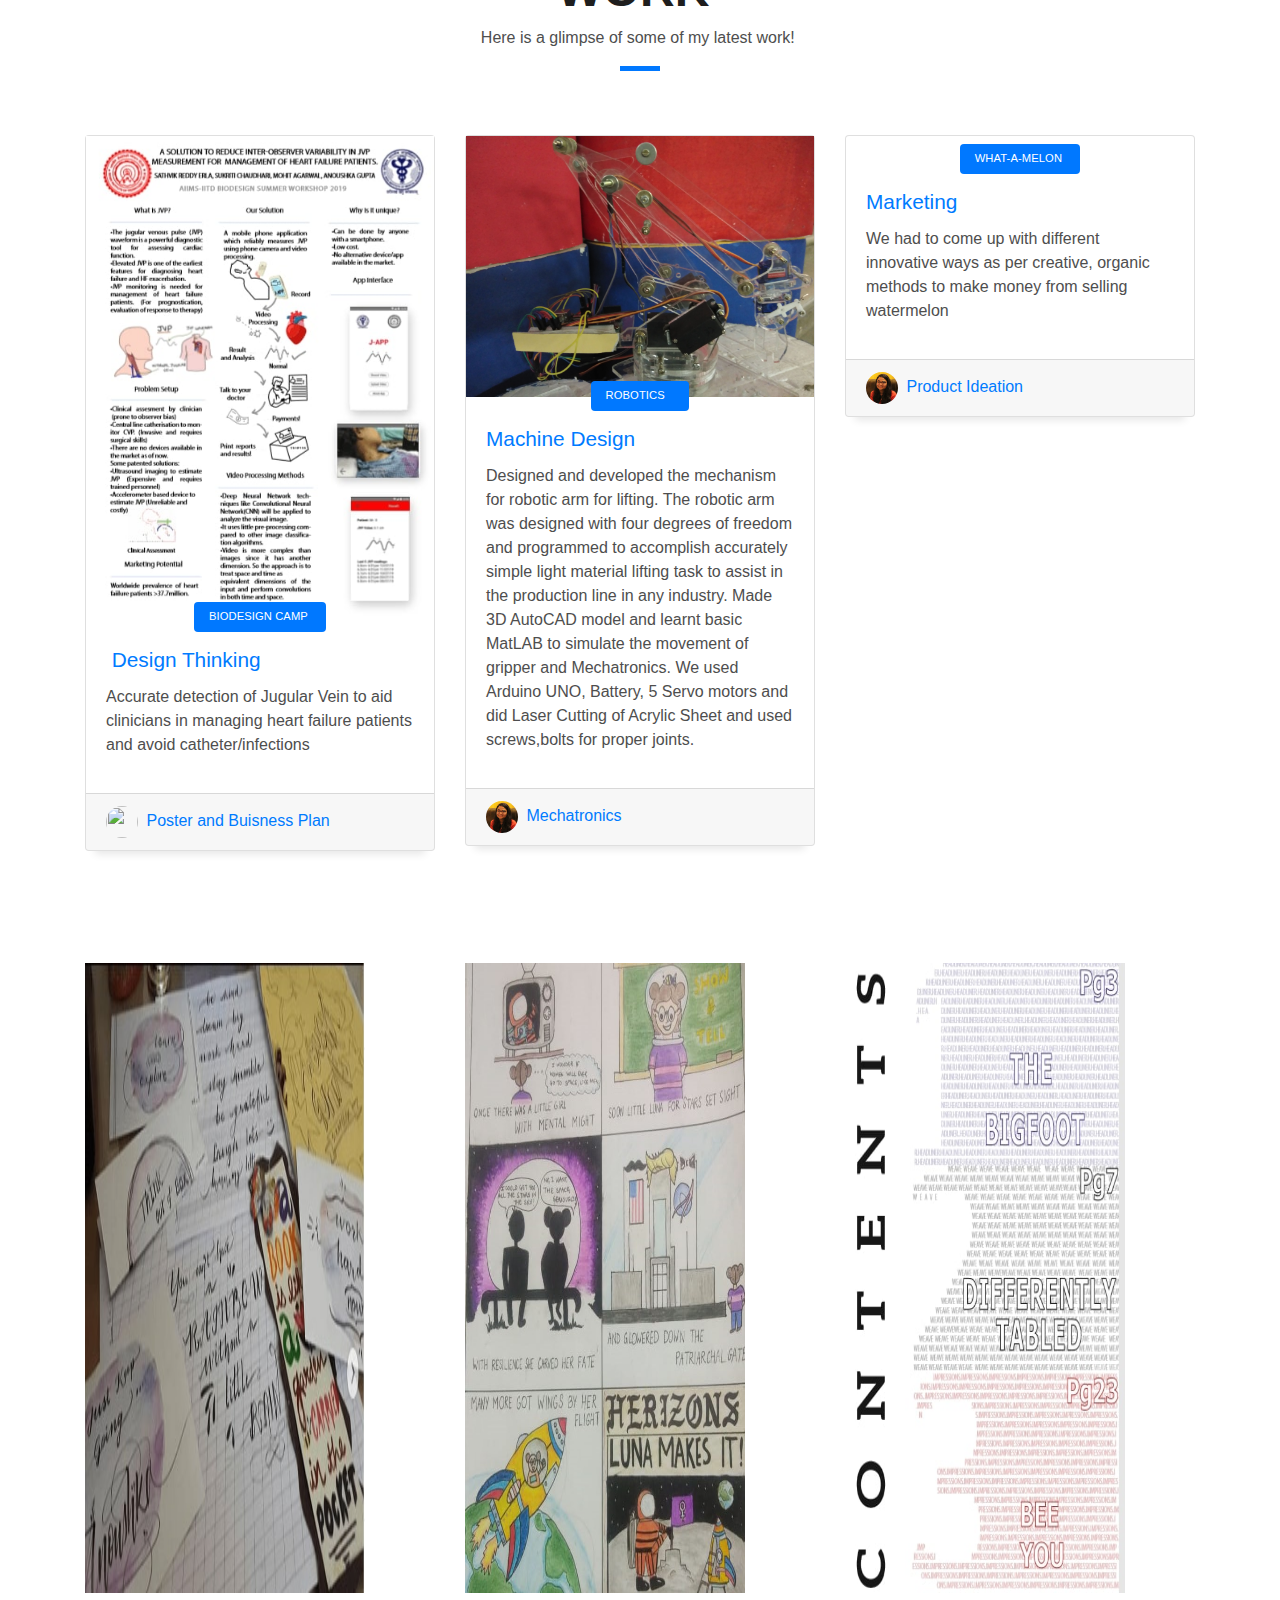
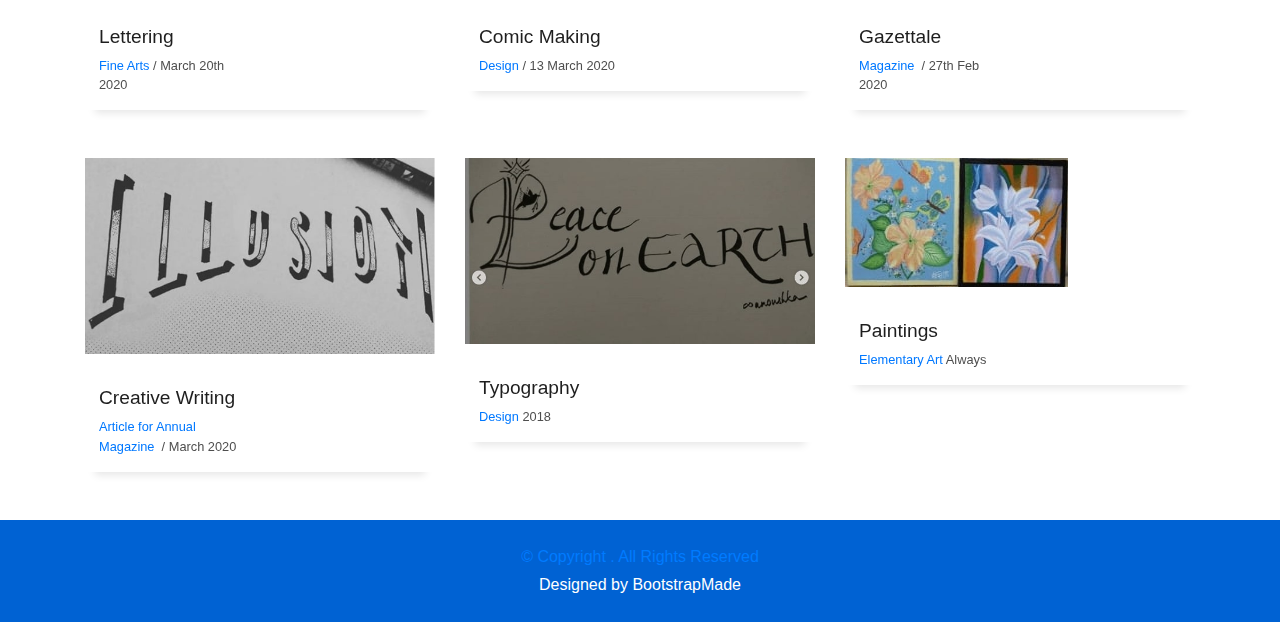
==== commit 71511f70: "Update index.html" ====
--- a/index.html
+++ b/index.html
@@ -100,7 +100,7 @@
                         <p><span class="title-s">Name: </span> <span>Anoushka Gupta&nbsp;&nbsp;</span></p>
                         <p><span class="title-s">Profile: Design Student&nbsp; </span> <span>&nbsp;</span></p>
                         <p><span class="title-s">Email: </span> <span>me1180590@iitd.ac.in</span></p>
-                        <p><span class="title-s">Phone: </span> <span>6354679985&nbsp;</span></p>
+            
                       </div>
                     </div>
                   </div>
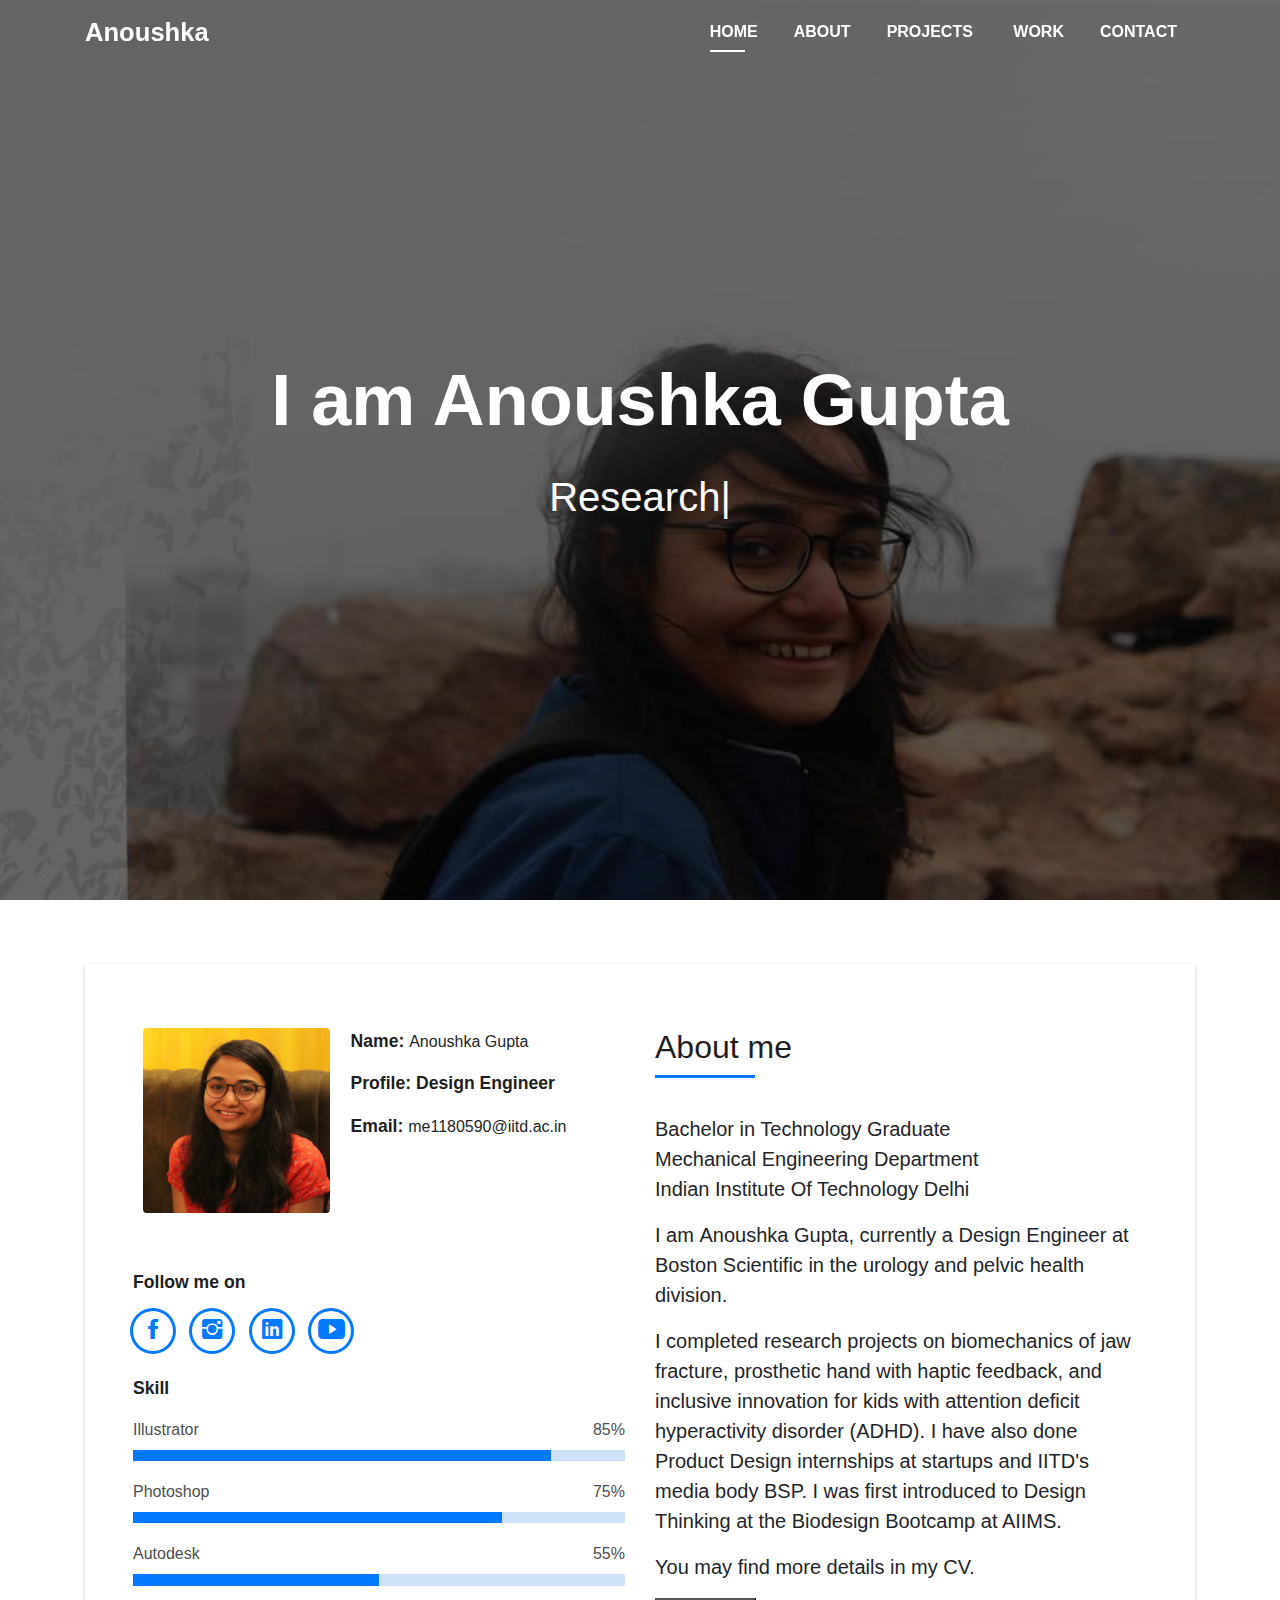
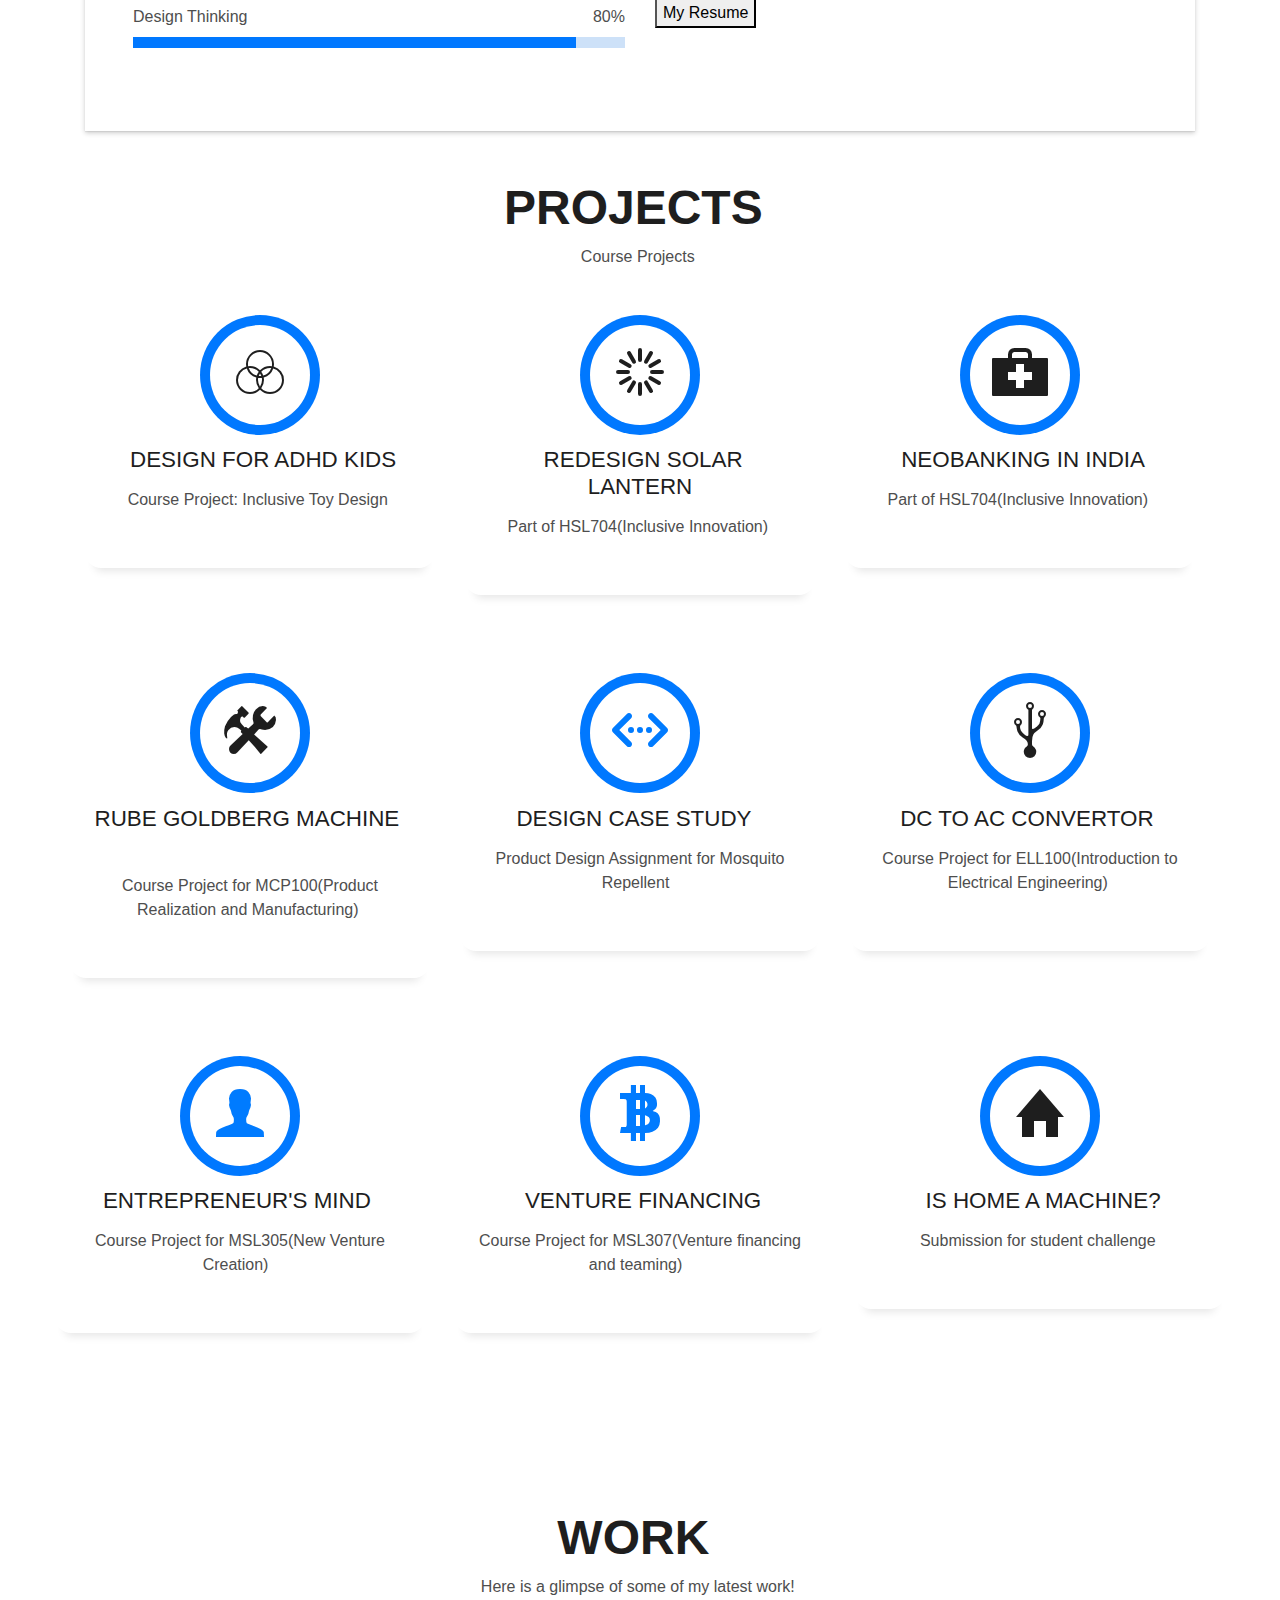
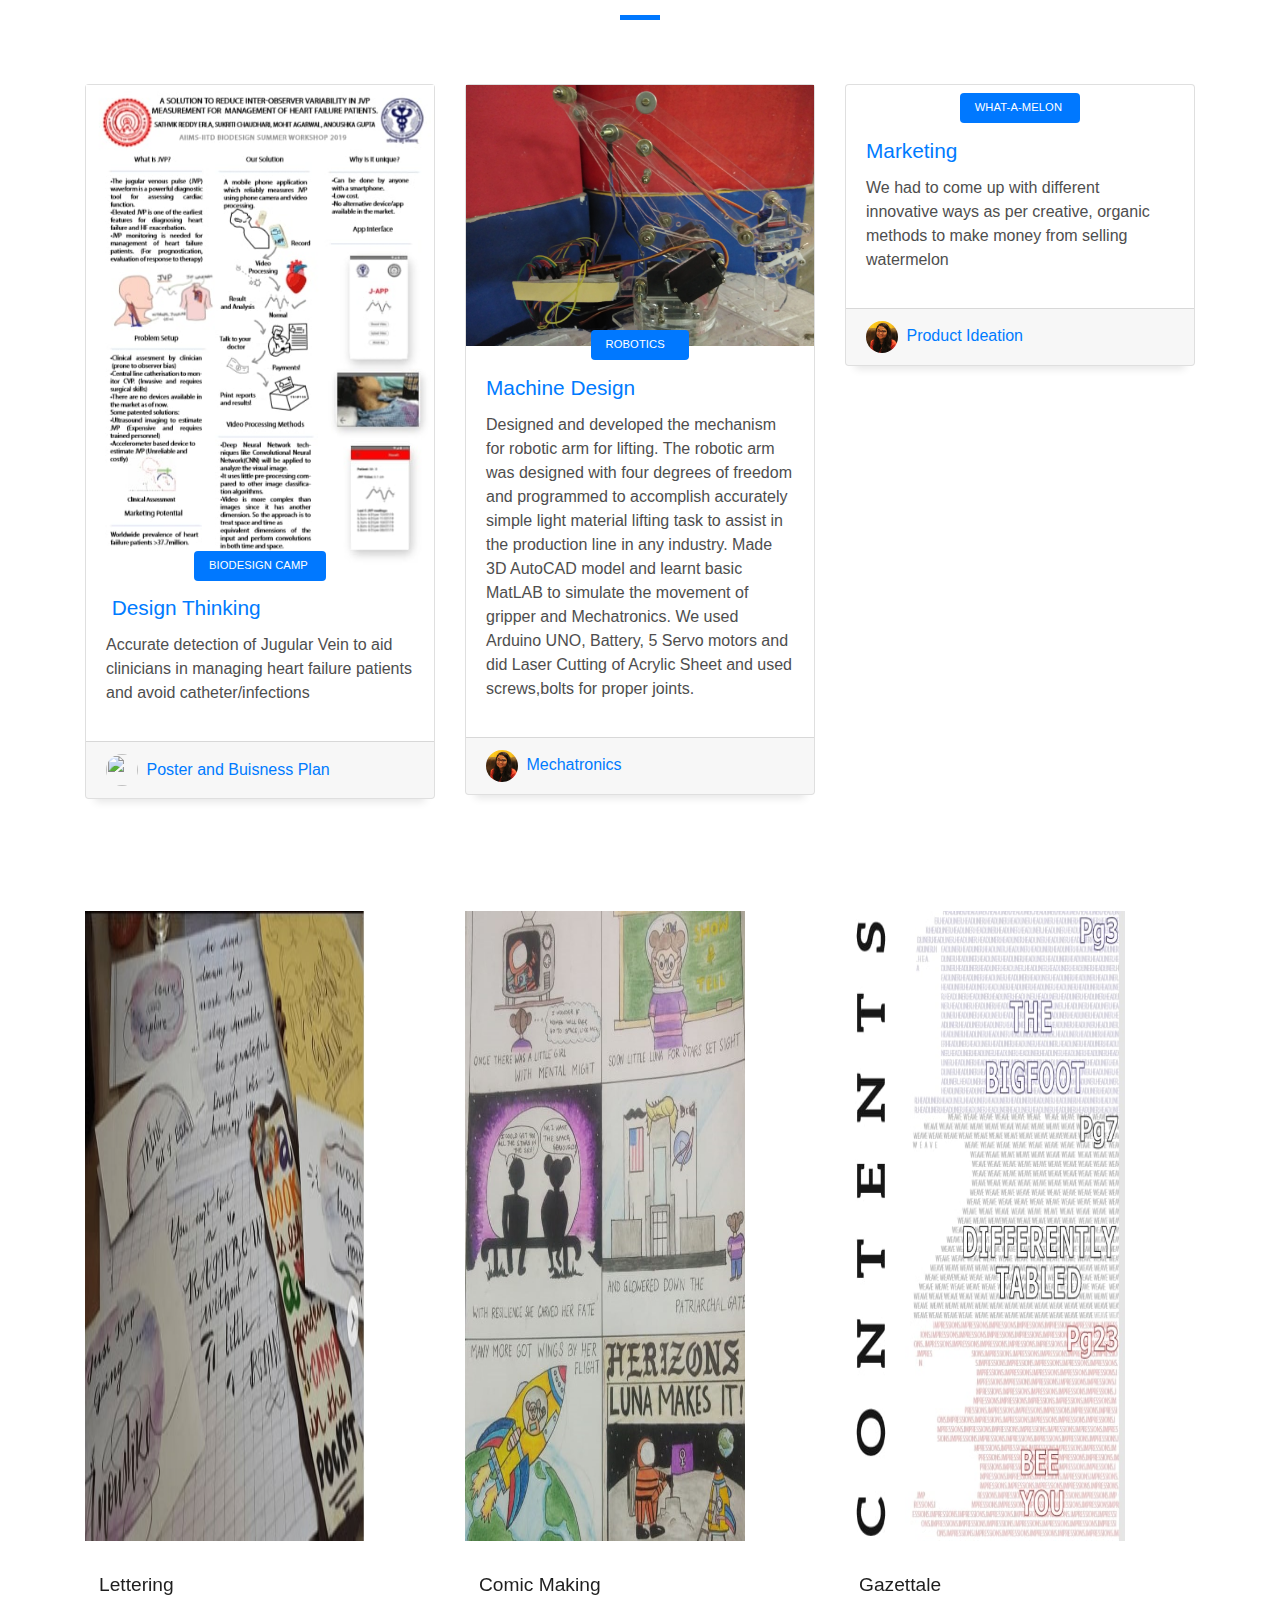
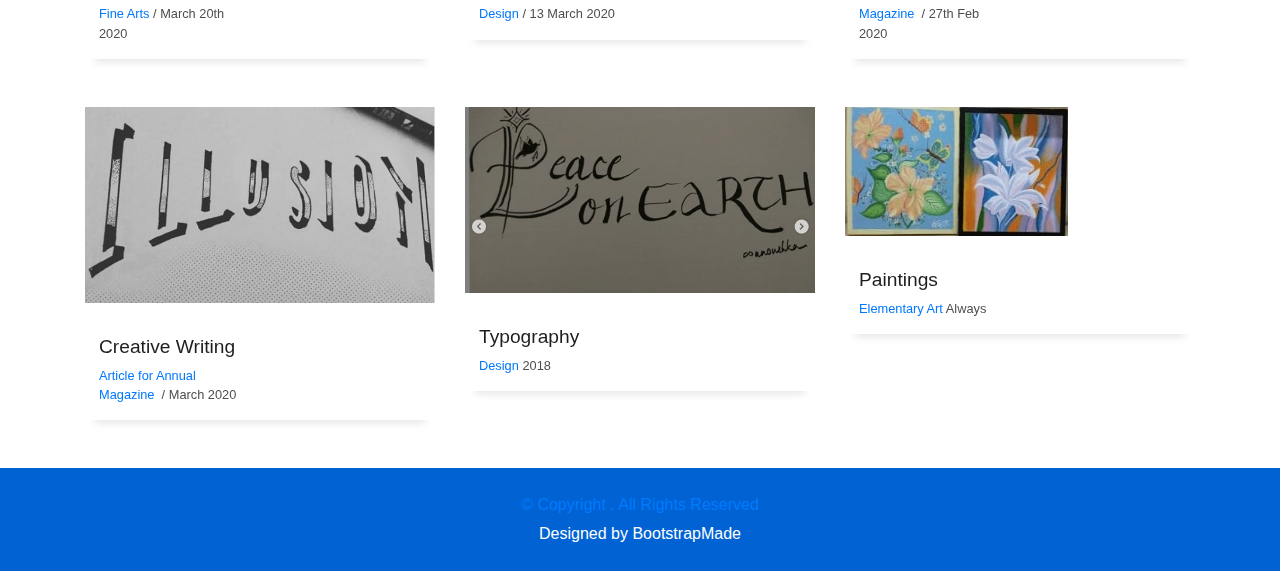
==== commit fb337bff: "Update index.html" ====
--- a/index.html
+++ b/index.html
@@ -73,7 +73,7 @@
         <div class="container">
           <!--<p class="display-6 color-d">Hello, world!</p>-->
           <h1 class="intro-title mb-4">I am Anoushka Gupta</h1>
-          <p class="intro-subtitle"><span class="text-slider-items">&nbsp; Designer,&nbsp; Innovator ,&nbsp; Mechanical Engineer, &nbsp; and Psychology enthusaist!! &nbsp;</span><strong class="text-slider"></strong></p>
+          <p class="intro-subtitle"><span class="text-slider-items">&nbsp; Researcher,&nbsp; Innovator ,&nbsp; Mechanical Engineer, &nbsp; and Design Engineer. &nbsp;</span><strong class="text-slider"></strong></p>
           <!-- <p class="pt-3"><a class="btn btn-primary btn js-scroll px-4" href="#about" role="button">Learn More</a></p> -->
         </div>
       </div>
@@ -98,7 +98,7 @@
                     <div class="col-sm-6 col-md-7">
                       <div class="about-info">
                         <p><span class="title-s">Name: </span> <span>Anoushka Gupta&nbsp;&nbsp;</span></p>
-                        <p><span class="title-s">Profile: Design Student&nbsp; </span> <span>&nbsp;</span></p>
+                        <p><span class="title-s">Profile: Design Engineer&nbsp; </span> <span>&nbsp;</span></p>
                         <p><span class="title-s">Email: </span> <span>me1180590@iitd.ac.in</span></p>
             
                       </div>
@@ -144,14 +144,14 @@
                       </h5>
                     </div>
                     <p class="lead">
-			     <strong>Junior Undergraduate<br>
+			     <strong>Bachelor in Technology Graduate<br>
                     Mechanical Engineering Department<br>
                   </strong><strong style="font-size: 1.25rem;">Indian Institute Of Technology Delhi </strong> &nbsp; &nbsp; &nbsp; &nbsp; &nbsp; &nbsp; &nbsp; &nbsp; &nbsp; &nbsp; &nbsp; &nbsp; </p>
-			<p class="lead">  I am <strong> Anoushka Gupta, </strong> pursuing Bachelor of Technology in Mechanical Engineering at Indian Institute of Technology, Delhi.&nbsp;&nbsp; </p>
+			<p class="lead">  I am <strong> Anoushka Gupta, </strong> currently a Design Engineer at Boston Scientific in the urology and pelvic health division. &nbsp;&nbsp; </p>
                  <p class="lead">
-                   Completed my course project on inclusive innovation for kids with hyperactivity disorder (ADHD) focussing on design research and prototyping an engaging toy. 
-			       Did Product Design and UI/UX design internship at a startup and IITD's media body BSP. I was first introduced to Design Thinking at the Bio-medical Design Bootcamp at AIIMS and have put much effort to learn the same.  </p>
-                    <p class="lead"> I am learning Mechanical Drawing, Manufacturing Process, Energy Technologies and more as detailed in CV. </p>
+                   I completed research projects on biomechanics of jaw fracture, prosthetic hand with haptic feedback, and inclusive innovation for kids with attention deficit hyperactivity disorder (ADHD). 
+			       I have also done Product Design internships at startups and IITD's media body BSP. I was first introduced to Design Thinking at the Biodesign Bootcamp at AIIMS. </p>
+                    <p class="lead"> You may find more details in my CV. </p>
 						<a href="AnoushkaGupta.pdf" target="_blank"><button type="button">My Resume</button></a> 
                   </div>
                 </div>
